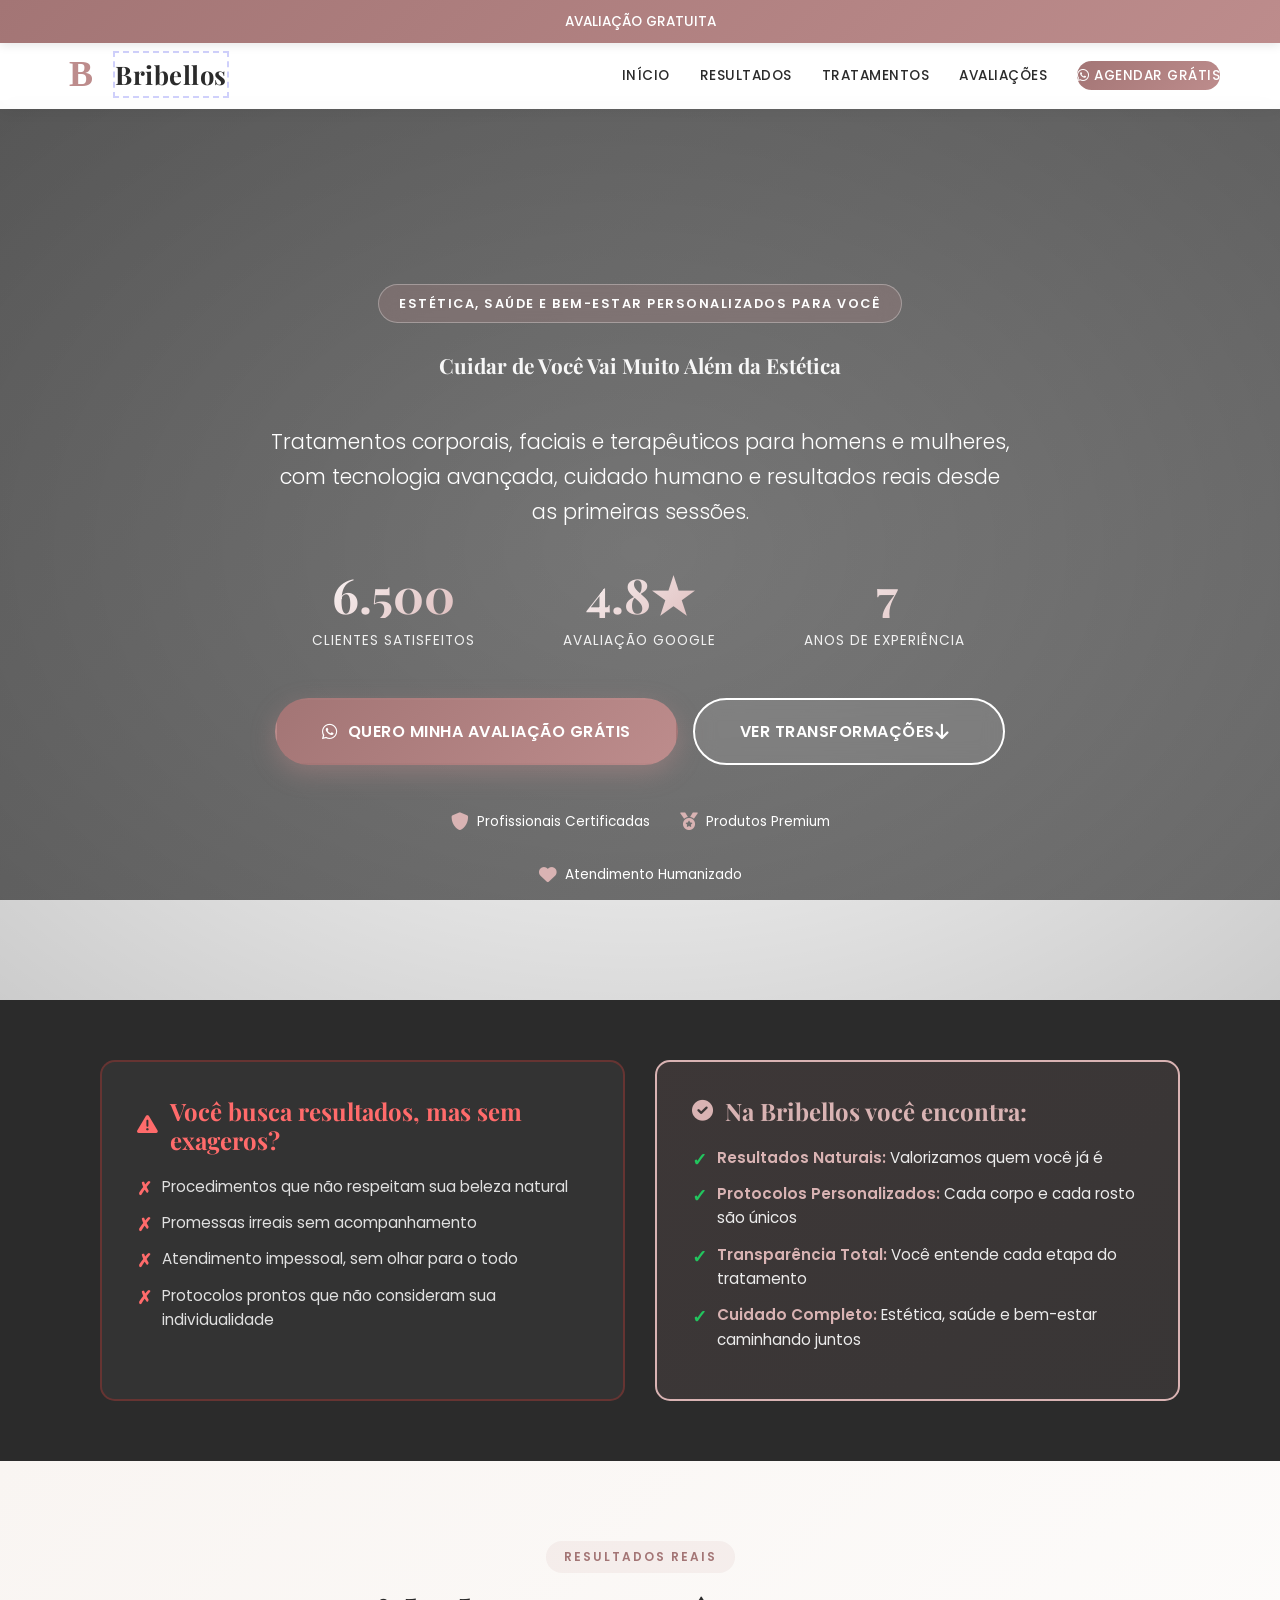
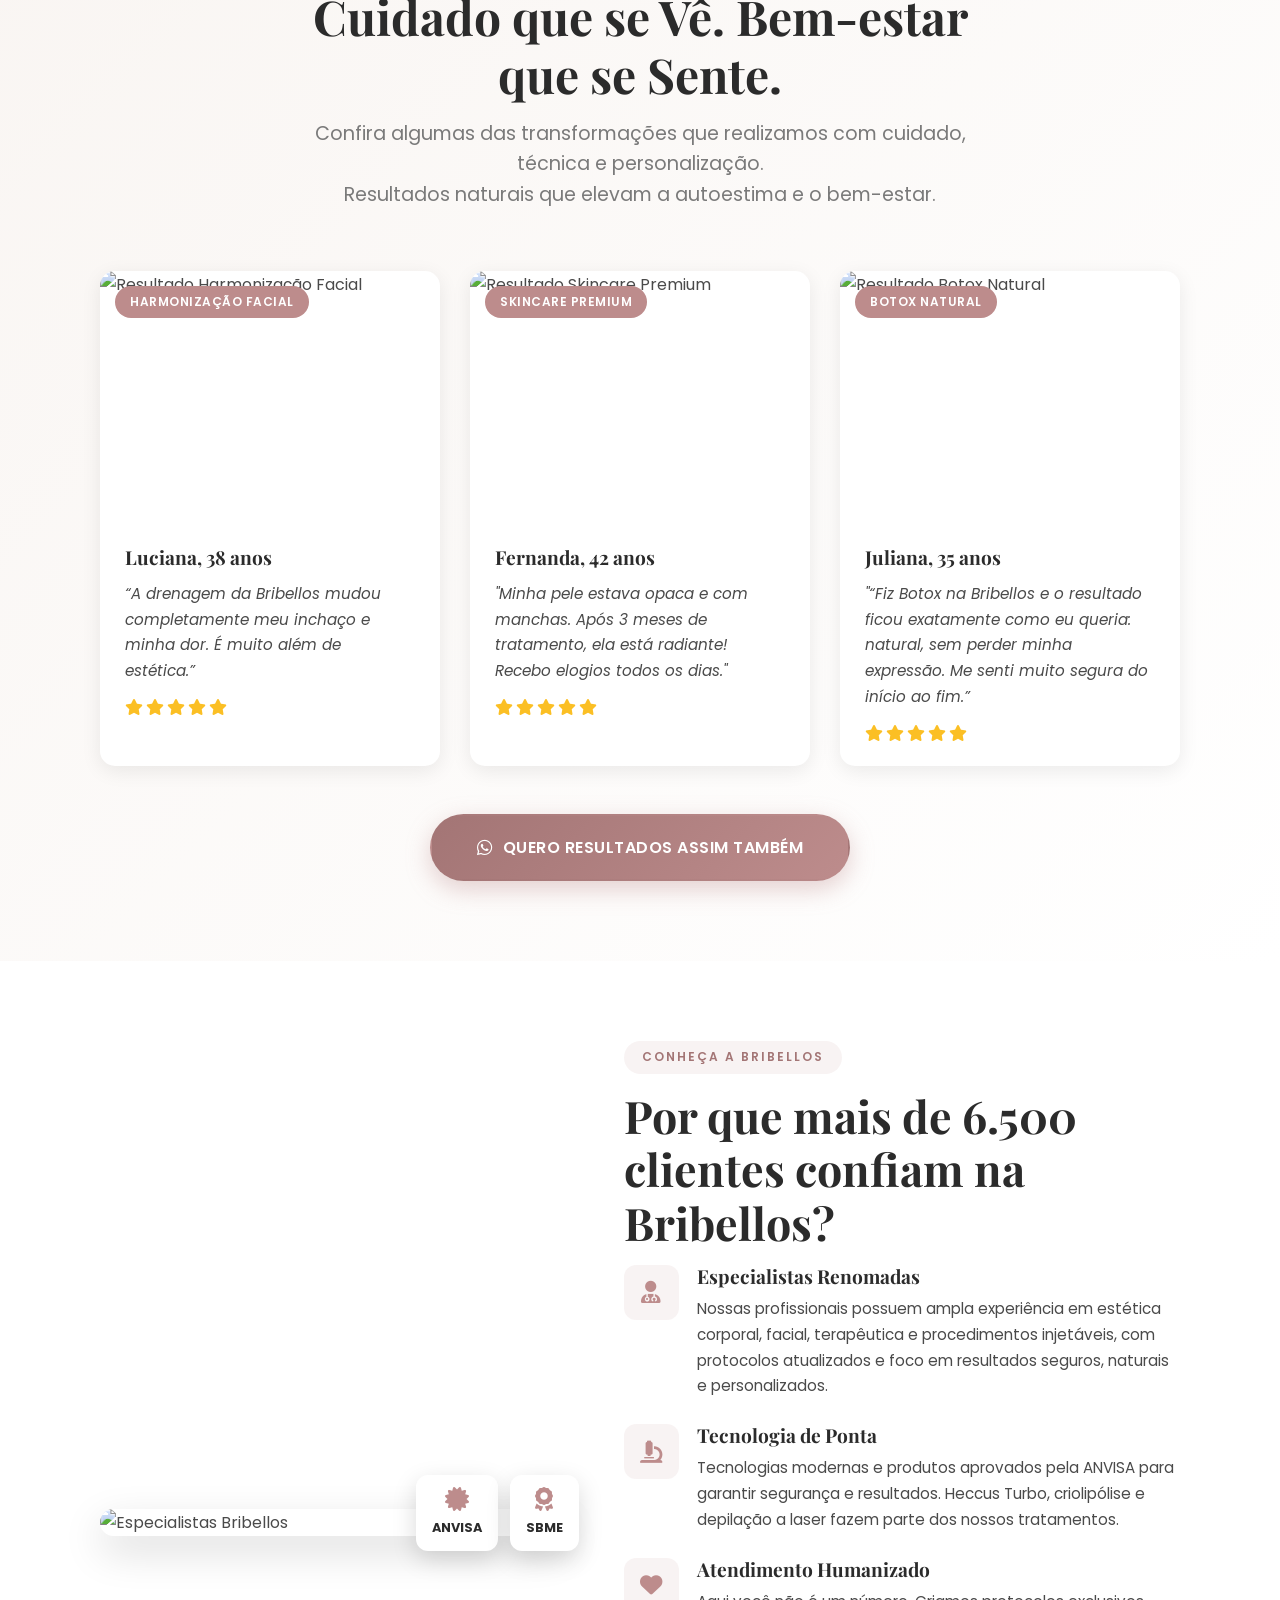
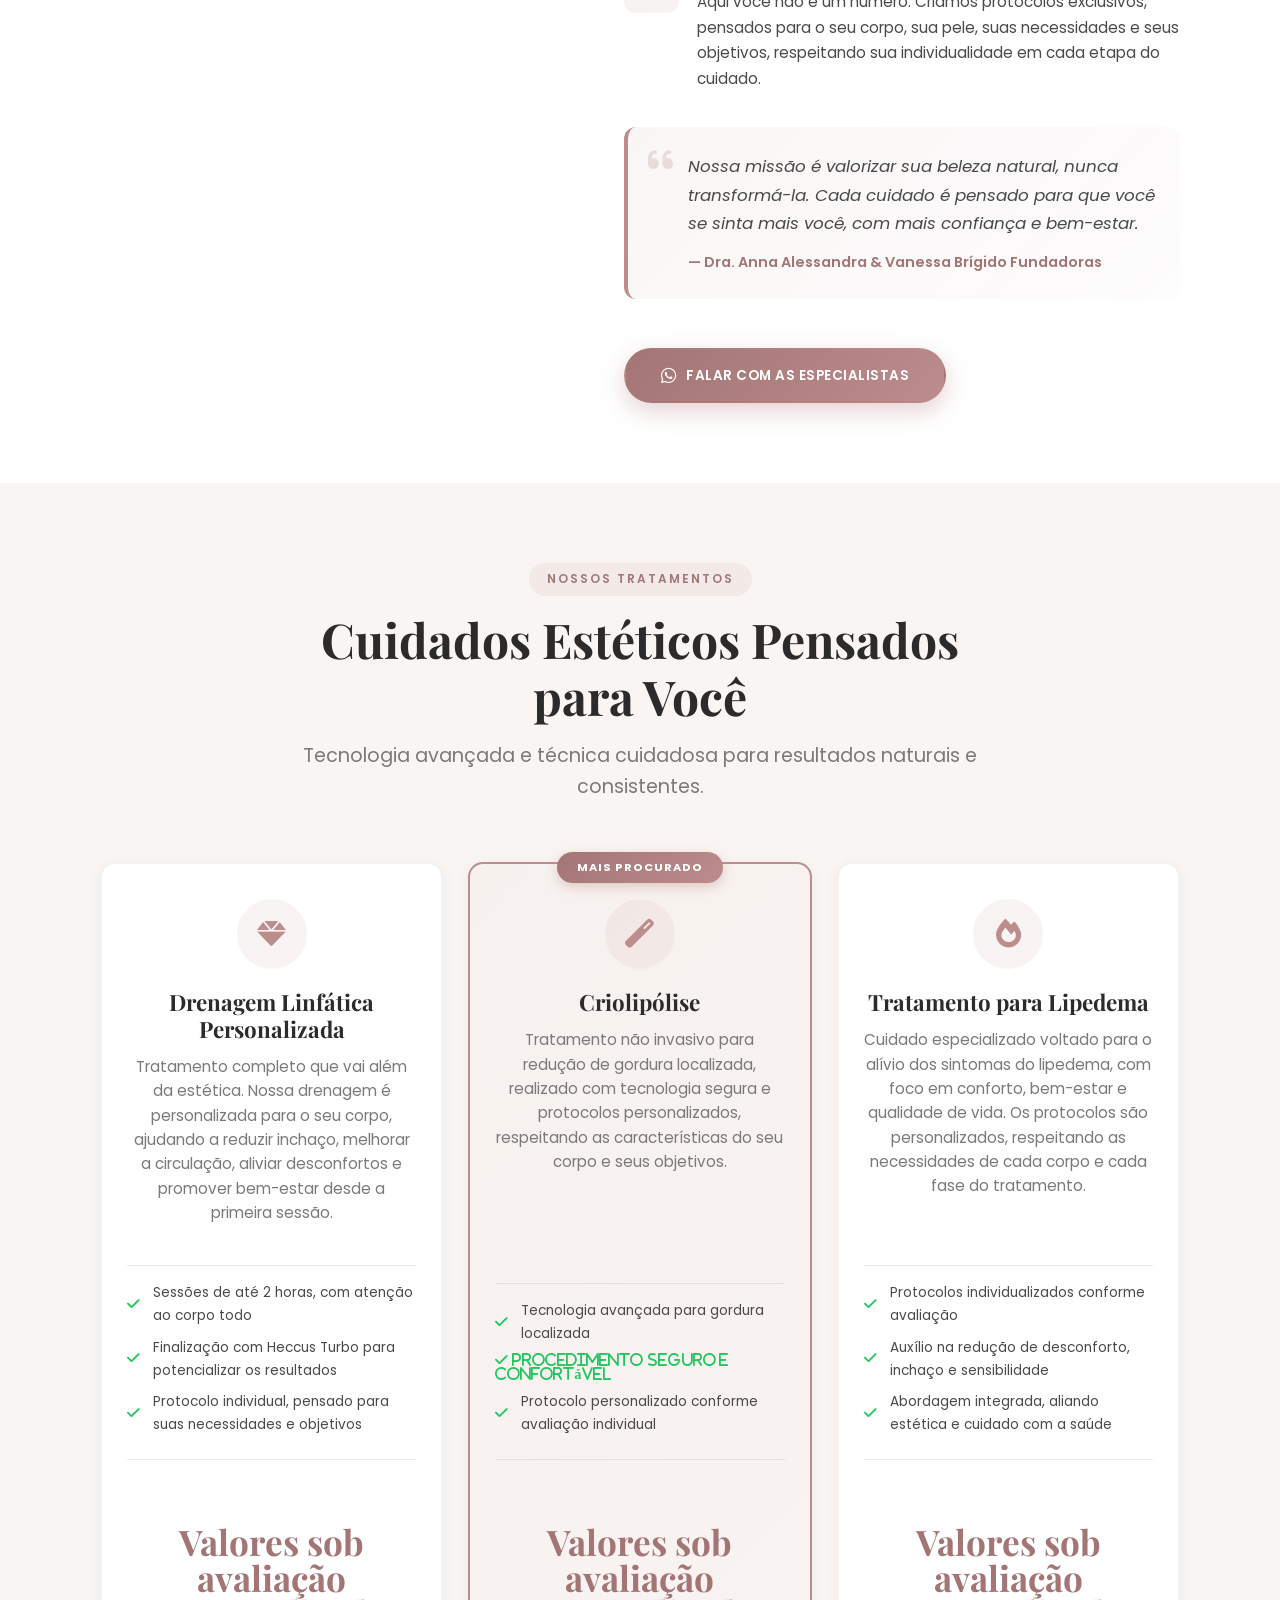
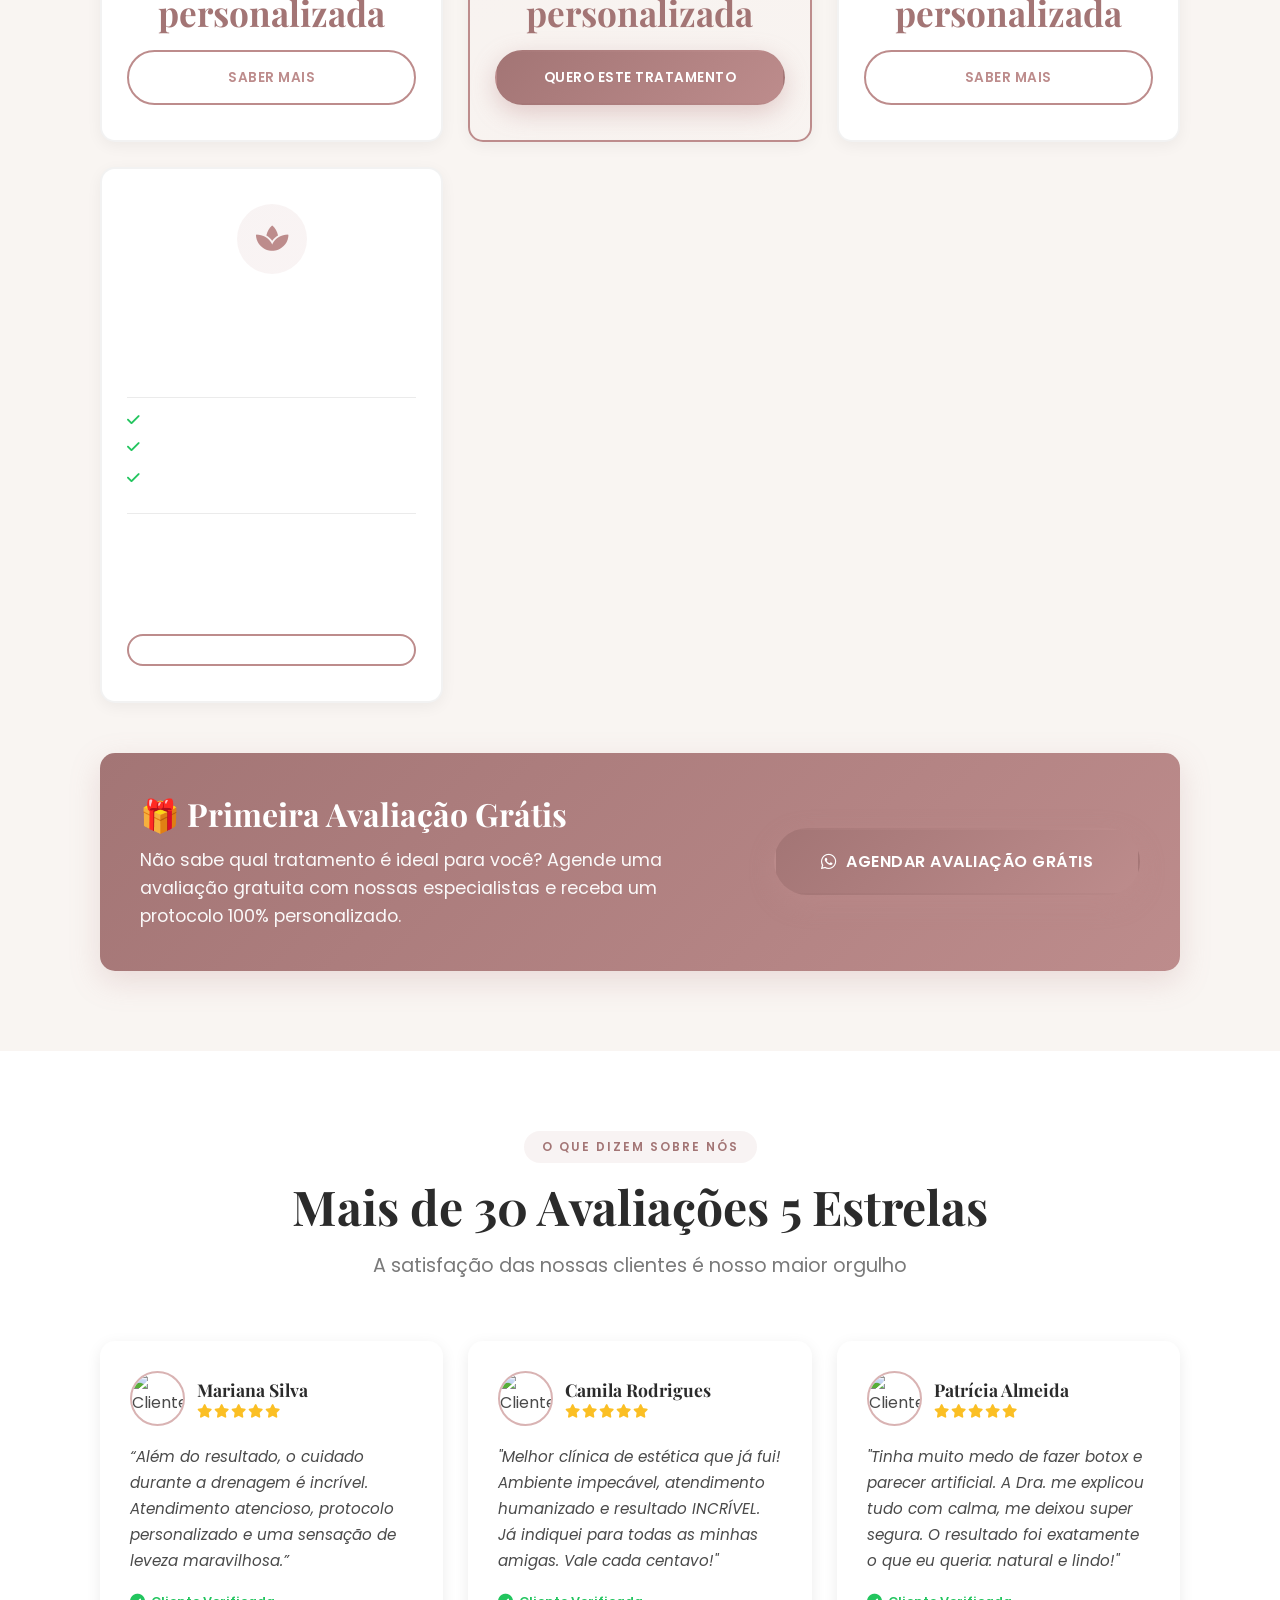
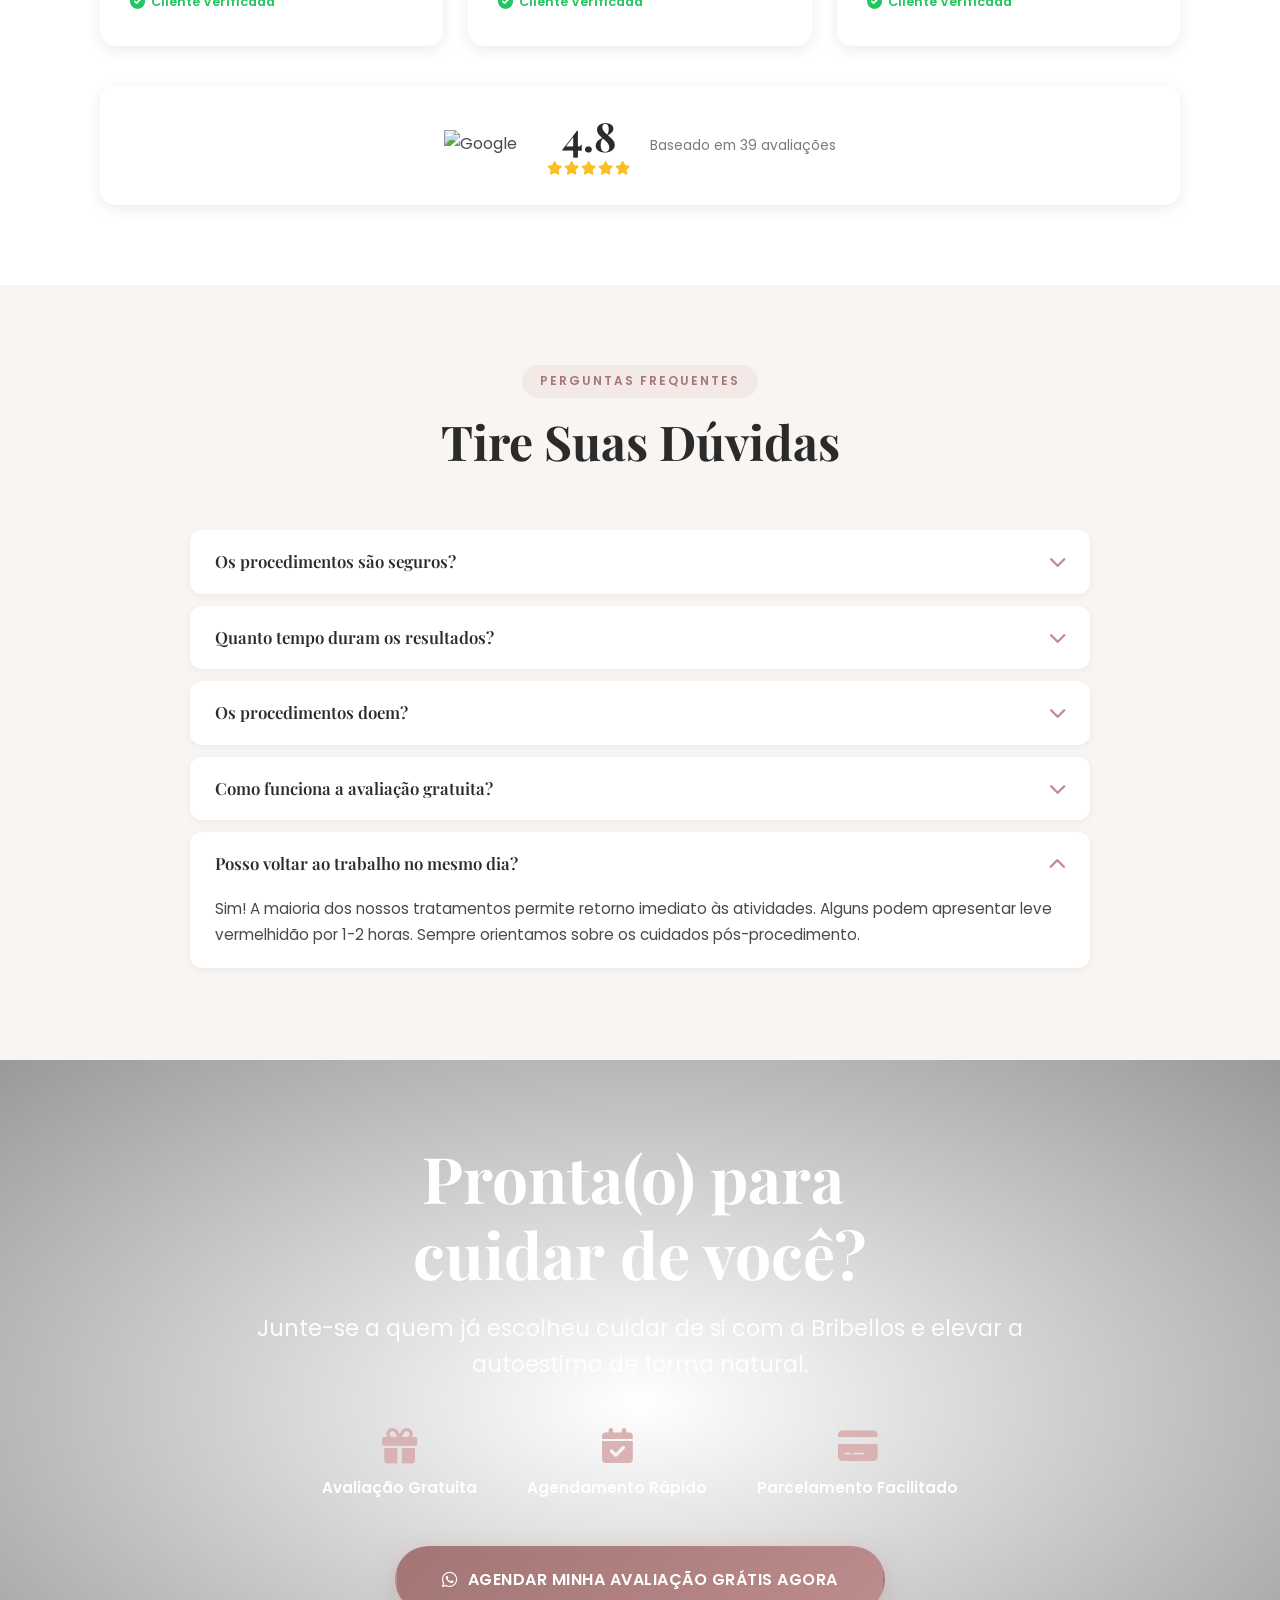
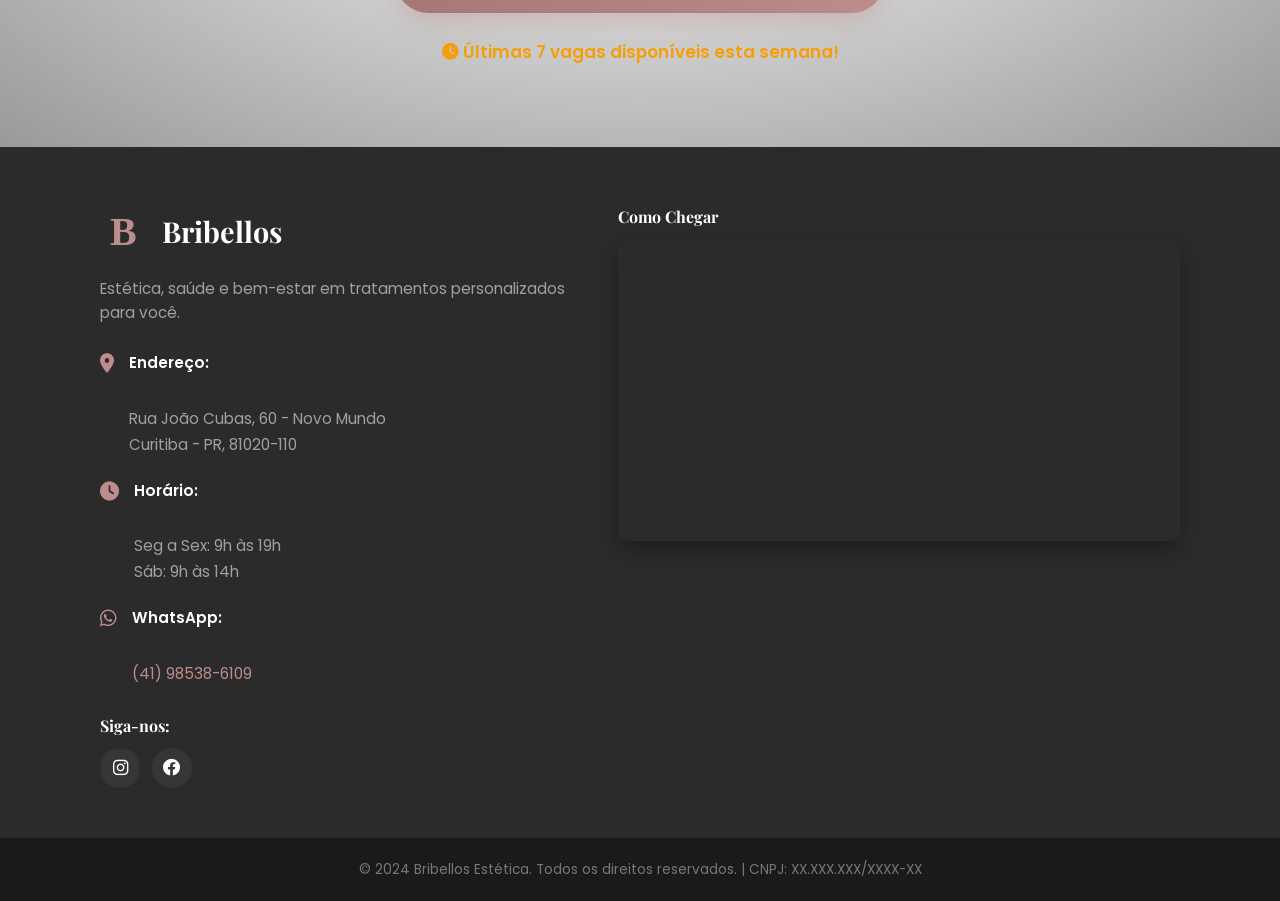
==== index.html @ 64f48148 "f" ====
<!DOCTYPE html>
<html lang="pt-br"><head>
    <meta charset="UTF-8">
    <meta name="viewport" content="width=device-width, initial-scale=1.0">
    <meta name="description" content="Bribellos Estética em Curitiba - Novo Mundo. Transforme sua beleza com especialistas renomadas. Agende sua avaliação gratuita agora!">
    <title>Bribellos Estética | Transforme Sua Beleza em Curitiba</title>
    
    <link rel="preconnect" href="https://fonts.googleapis.com">
    <link rel="preconnect" href="https://fonts.gstatic.com" crossorigin="">
    <link href="https://fonts.googleapis.com/css2?family=Playfair+Display:wght@400;600;700&amp;family=Poppins:wght@300;400;500;600;700&amp;display=swap" rel="stylesheet">
    
    <link rel="stylesheet" href="https://cdnjs.cloudflare.com/ajax/libs/font-awesome/6.0.0/css/all.min.css">
    
    <link rel="stylesheet" href="style.css">
    
</head>
<body style="visibility: visible;">

    <!-- Barra de Urgência -->
    <div class="urgency-bar">
        <div class="container">
            <p class="" style="">AVALIAÇÃO GRATUITA<div><br></div></p>
        </div>
    </div>

    <nav class="navbar" style="box-shadow: rgba(0, 0, 0, 0.12) 0px 4px 20px; padding: 8px 0px;">
        <div class="container nav-container">
            <a href="#" class="logo-link" style="">
                <svg class="logo-svg" viewBox="0 0 100 100" xmlns="http://www.w3.org/2000/svg">
                    <text x="20" y="75" font-family="'Brush Script MT', cursive" font-size="80" fill="#bd8c8c" font-weight="bold">B</text>
                </svg>
                <span class="brand-name editable-active" contenteditable="true" title="Clique para editar" style="outline: rgba(99, 102, 241, 0.3) dashed 2px; cursor: text;">Bribellos</span>
            </a>
            <ul class="nav-links">
                <li class="" style=""><a href="#home" class="" style="">Início</a></li>
                <li class="" style=""><a href="#resultados" class="" style="">Resultados</a></li>
                <li class="" style=""><a href="#servicos" class="" style="">Tratamentos</a></li>
                <li class="" style=""><a href="#depoimentos" class="" style="">Avaliações</a></li>
                <li class="" style=""><a href="#contato" class="btn-nav" style=""><i class="fab fa-whatsapp"></i> Agendar Grátis</a></li>
            </ul>
            <div class="hamburger">
                <div class="line"></div>
                <div class="line"></div>
                <div class="line"></div>
            </div>
        </div>
    </nav>

    <header id="home" class="hero" style="background-position-y: 394.5px;">
        <div class="hero-overlay"></div>
        <div class="container hero-content">
            <span class="badge fade-up active" style="">Estética, Saúde e Bem-Estar Personalizados para Você</span>
            <h1 class="fade-up delay-1 active" style=""><p data-start="1019" data-end="1064"><strong data-start="1019" data-end="1064">Cuidar de Você Vai Muito Além da Estética</strong></p>
<p data-start="1066" data-end="1138"></p></h1>
            <p class="fade-up delay-2 active" style="">Tratamentos corporais, faciais e terapêuticos para homens e mulheres, com tecnologia avançada, cuidado humano e resultados reais desde as primeiras sessões.</p>
            
            <div class="hero-stats fade-up delay-3 active">
                <div class="stat-item">
                    <span class="stat-number animated" style="">6.500</span>
                    <span class="stat-label" style="">Clientes SatisfeitOs</span>
                </div>
                <div class="stat-item">
                    <span class="stat-number animated" style="">4.8★</span>
                    <span class="stat-label" style="">Avaliação Google</span>
                </div>
                <div class="stat-item">
                    <span class="stat-number animated" style="">7</span>
                    <span class="stat-label" style="">Anos de ExpeRIêNCIA&nbsp;</span>
                </div>
            </div>

            <div class="hero-btns fade-up delay-4 active">
                <a href="https://wa.me/5541985386109?text=Olá! Quero agendar minha avaliação GRATUITA na Bribellos! 💎" target="_blank" class="btn btn-primary big-btn pulse" style="">
                    <i class="fab fa-whatsapp"></i> Quero Minha Avaliação Grátis
                </a>
                <a href="#resultados" class="btn btn-outline-light big-btn" style="">
                    Ver Transformações <i class="fas fa-arrow-down"></i>
                </a>
            </div>

            <div class="trust-indicators fade-up delay-5 active">
                <div class="trust-item">
                    <i class="fas fa-shield-alt"></i>
                    <span class="" style="">Profissionais Certificadas</span>
                </div>
                <div class="trust-item">
                    <i class="fas fa-medal"></i>
                    <span class="" style="">Produtos Premium</span>
                </div>
                <div class="trust-item">
                    <i class="fas fa-heart"></i>
                    <span class="" style="">Atendimento Humanizado</span>
                </div>
            </div>
        </div>
    </header>

    <!-- Seção Problema/Solução -->
    <section class="problem-solution">
        <div class="container">
            <div class="problem-box reveal-left active">
                <h3 class="" style=""><i class="fas fa-exclamation-triangle"></i><p data-start="1507" data-end="1561">Você busca resultados, mas sem exageros?</p>
<p data-start="1563" data-end="1582"></p></h3>
                <ul>
                    <li class="" style="">Procedimentos que não respeitam sua beleza natural</li>
                    <li class="" style="">Promessas irreais sem acompanhamento</li>
                    <li class="" style="">Atendimento impessoal, sem olhar para o todo</li>
                    <li class="" style="">Protocolos prontos que não consideram sua individualidade</li>
                </ul>
            </div>
            
            <div class="solution-box reveal-right active">
                <h3 class="" style=""><i class="fas fa-check-circle"></i> Na Bribellos você encontra:</h3>
                <ul>
                    <li class="" style=""><strong>Resultados Naturais:</strong> Valorizamos quem você já é</li>
                    <li class="" style=""><strong data-start="2041" data-end="2071">Protocolos Personalizados:</strong> Cada corpo e cada rosto são únicos</li>
                    <li class="" style=""><strong data-start="2112" data-end="2136">Transparência Total:</strong> Você entende cada etapa do tratamento</li>
                    <li class="" style=""><strong data-start="2180" data-end="2201">Cuidado Completo:</strong> Estética, saúde e bem-estar caminhando juntos</li>
                </ul>
            </div>
        </div>
    </section>

    <!-- Seção Antes/Depois (Resultados) -->
    <section id="resultados" class="section bg-gradient">
        <div class="container">
            <div class="section-header reveal-bottom active">
                <span class="section-badge" style="">Resultados Reais</span>
                <h2 class="section-title" style="">Cuidado que se Vê. Bem-estar que se Sente.</h2>
                <p class="" style="">Confira algumas das transformações que realizamos com cuidado, técnica e personalização.<br data-start="366" data-end="369">
Resultados naturais que elevam a autoestima e o bem-estar.</p>
            </div>

            <div class="results-grid">
                <div class="result-card reveal-bottom delay-1 active">
                    <div class="result-image">
                        <img src="https://images.unsplash.com/photo-1515377905703-c4788e51af15?w=600&amp;h=400&amp;fit=crop" alt="Resultado Harmonização Facial">
                        <span class="result-badge" style="">Harmonização Facial</span>
                    </div>
                    <div class="result-info">
                        <h4 class="" style="">Luciana, 38 anos</h4>
                        <p class="" style="">“A drenagem da Bribellos mudou completamente meu inchaço e minha dor. É muito além de estética.”</p>
                        <div class="result-rating">
                            <i class="fas fa-star"></i>
                            <i class="fas fa-star"></i>
                            <i class="fas fa-star"></i>
                            <i class="fas fa-star"></i>
                            <i class="fas fa-star"></i>
                        </div>
                    </div>
                </div>

                <div class="result-card reveal-bottom delay-2 active">
                    <div class="result-image">
                        <img src="https://images.unsplash.com/photo-1487412947147-5cebf100ffc2?w=600&amp;h=400&amp;fit=crop" alt="Resultado Skincare Premium">
                        <span class="result-badge" style="">Skincare Premium</span>
                    </div>
                    <div class="result-info">
                        <h4 class="" style="">Fernanda, 42 anos</h4>
                        <p class="" style="">"Minha pele estava opaca e com manchas. Após 3 meses de tratamento, ela está radiante! Recebo elogios todos os dias."</p>
                        <div class="result-rating">
                            <i class="fas fa-star"></i>
                            <i class="fas fa-star"></i>
                            <i class="fas fa-star"></i>
                            <i class="fas fa-star"></i>
                            <i class="fas fa-star"></i>
                        </div>
                    </div>
                </div>

                <div class="result-card reveal-bottom delay-3 active">
                    <div class="result-image">
                        <img src="https://images.unsplash.com/photo-1524502397800-2eeaad7c3fe5?w=600&amp;h=400&amp;fit=crop" alt="Resultado Botox Natural">
                        <span class="result-badge" style="">Botox Natural</span>
                    </div>
                    <div class="result-info">
                        <h4 class="" style="">Juliana, 35 anos</h4>
                        <p class="" style="">"“Fiz Botox na Bribellos e o resultado ficou exatamente como eu queria: natural, sem perder minha expressão. Me senti muito segura do início ao fim.”</p>
                        <div class="result-rating">
                            <i class="fas fa-star"></i>
                            <i class="fas fa-star"></i>
                            <i class="fas fa-star"></i>
                            <i class="fas fa-star"></i>
                            <i class="fas fa-star"></i>
                        </div>
                    </div>
                </div>
            </div>

            <div class="text-center mt-5 reveal-bottom active">
                <a href="https://wa.me/5541985386109?text=Quero ver mais resultados e agendar minha avaliação!" class="btn btn-primary big-btn" style="">
                    <i class="fab fa-whatsapp"></i> Quero Resultados Assim Também
                </a>
            </div>
        </div>
    </section>

    <!-- Seção Sobre (Autoridade) -->
    <section id="sobre" class="section">
        <div class="container about-grid">
            <div class="about-img reveal-left active">
                <img src="https://images.unsplash.com/photo-1559839734-2b71ea197ec2?w=800&amp;h=1000&amp;fit=crop" alt="Especialistas Bribellos">
                <div class="certification-badges">
                    <div class="cert-badge">
                        <i class="fas fa-certificate"></i>
                        <span class="" style="">ANVISA</span>
                    </div>
                    <div class="cert-badge">
                        <i class="fas fa-award"></i>
                        <span class="" style="">SBME</span>
                    </div>
                </div>
            </div>
            <div class="about-text reveal-right active">
                <span class="section-badge" style="">Conheça a Bribellos</span>
                <h2 class="section-title" style="">Por que mais de 6.500 clientes confiam na Bribellos?</h2>
                
                <div class="value-prop">
                    <div class="value-icon">
                        <i class="fas fa-user-md"></i>
                    </div>
                    <div class="value-content">
                        <h4 class="" style="">Especialistas Renomadas</h4>
                        <p class="" style="">Nossas profissionais possuem ampla experiência em estética corporal, facial, terapêutica e procedimentos injetáveis, com protocolos atualizados e foco em resultados seguros, naturais e personalizados.</p>
                    </div>
                </div>

                <div class="value-prop">
                    <div class="value-icon">
                        <i class="fas fa-microscope"></i>
                    </div>
                    <div class="value-content">
                        <h4 class="" style="">Tecnologia de Ponta</h4>
                        <p class="" style="">Tecnologias modernas e produtos aprovados pela ANVISA para garantir segurança e resultados. Heccus Turbo, criolipólise e depilação a laser fazem parte dos nossos tratamentos.</p>
                    </div>
                </div>

                <div class="value-prop">
                    <div class="value-icon">
                        <i class="fas fa-heart"></i>
                    </div>
                    <div class="value-content">
                        <h4 class="" style="">Atendimento Humanizado</h4>
                        <p class="" style="">Aqui você não é um número. Criamos protocolos exclusivos, pensados para o seu corpo, sua pele, suas necessidades e seus objetivos, respeitando sua individualidade em cada etapa do cuidado.</p>
                    </div>
                </div>

                <div class="highlight-box">
                    <i class="fas fa-quote-left"></i>
                    <p class="" style="">Nossa missão é valorizar sua beleza natural, nunca transformá-la. Cada cuidado é pensado para que você se sinta mais você, com mais confiança e bem-estar.</p>
                    <span class="author" style="">— Dra. Anna Alessandra &amp; Vanessa Brígido Fundadoras</span>
                </div>

                <a href="https://wa.me/5541985386109?text=Quero conhecer as especialistas da Bribellos!" class="btn btn-primary mt-4" style="">
                    <i class="fab fa-whatsapp"></i> Falar com as Especialistas
                </a>
            </div>
        </div>
    </section>

    <!-- Seção Serviços -->
    <section id="servicos" class="section bg-light">
        <div class="container">
            <div class="section-header reveal-bottom active">
                <span class="section-badge" style="">Nossos Tratamentos</span>
                <h2 class="section-title" style="">Cuidados Estéticos Pensados para Você</h2>
                <p class="" style=""><p data-start="171" data-end="251">Tecnologia avançada e técnica cuidadosa para resultados naturais e consistentes.</p>
<h3 data-start="253" data-end="281"></h3></p>
            </div>

            <div class="services-grid">
                <div class="service-card reveal-bottom delay-1 active">
                    <div class="service-icon">
                        <i class="fas fa-gem"></i>
                    </div>
                    <h3 class="" style=""><strong data-start="242" data-end="278">Drenagem Linfática Personalizada</strong></h3>
                    <p class="" style="">Tratamento completo que vai além da estética. Nossa drenagem é personalizada para o seu corpo, ajudando a reduzir inchaço, melhorar a circulação, aliviar desconfortos e promover bem-estar desde a primeira sessão.</p>
                    <ul class="service-benefits">
                        <li class="" style=""><i class="fas fa-check"></i>Sessões de até 2 horas, com atenção ao corpo todo</li>
                        <li class="" style=""><i class="fas fa-check"></i>Finalização com Heccus Turbo para potencializar os resultados</li>
                        <li class="" style=""><i class="fas fa-check"></i> Protocolo individual, pensado para suas necessidades e objetivos</li>
                    </ul>
                    <div class="service-price">
                        <span class="from" style=""><br></span>
                        <span class="price" style=""><blockquote data-start="3926" data-end="3967"><p data-start="3928" data-end="3967"><strong data-start="3928" data-end="3967">Valores sob avaliação personalizada</strong></p>
</blockquote>
<p data-start="3969" data-end="3972"></p></span>
                    </div>
                    <a href="https://wa.me/5541985386109?text=Quero saber mais sobre Harmonização Facial!" class="btn btn-outline-primary" style="">
                        Saber Mais
                    </a>
                </div>

                <div class="service-card featured reveal-bottom delay-2 active">
                    <div class="popular-badge" style="">Mais Procurado</div>
                    <div class="service-icon">
                        <i class="fas fa-magic"></i>
                    </div>
                    <h3 class="" style="">Criolipólise</h3>
                    <p class="" style="">Tratamento não invasivo para redução de gordura localizada, realizado com tecnologia segura e protocolos personalizados, respeitando as características do seu corpo e seus objetivos.</p>
                    <ul class="service-benefits">
                        <li class="" style=""><i class="fas fa-check"></i> Tecnologia avançada para gordura localizada</li>
                        <li class="" style=""><i class="fas fa-check">&nbsp;Procedimento seguro e confortável</i></li>
                        <li class="" style=""><i class="fas fa-check"></i> Protocolo personalizado conforme avaliação individual</li>
                    </ul>
                    <div class="service-price">
                        <span class="from" style=""><br></span>
                        <span class="price" style=""><blockquote data-start="3926" data-end="3967"><p data-start="3928" data-end="3967"><strong data-start="3928" data-end="3967">Valores sob avaliação personalizada</strong></p>
</blockquote>
<p data-start="3969" data-end="3972"></p></span>
                    </div>
                    <a href="https://wa.me/5541985386109?text=Quero fazer Botox na Bribellos!" class="btn btn-primary" style="">
                        Quero Este Tratamento
                    </a>
                </div>

                <div class="service-card reveal-bottom delay-3 active">
                    <div class="service-icon">
                        <i class="fas fa-fire"></i>
                    </div>
                    <h3 class="" style="">Tratamento para Lipedema</h3>
                    <p class="" style="">Cuidado especializado voltado para o alívio dos sintomas do lipedema, com foco em conforto, bem-estar e qualidade de vida. Os protocolos são personalizados, respeitando as necessidades de cada corpo e cada fase do tratamento.</p>
                    <ul class="service-benefits">
                        <li class="" style=""><i class="fas fa-check"></i> Protocolos individualizados conforme avaliação</li>
                        <li class="" style=""><i class="fas fa-check"></i> Auxílio na redução de desconforto, inchaço e sensibilidade</li>
                        <li class="" style=""><i class="fas fa-check"></i> Abordagem integrada, aliando estética e cuidado com a saúde</li>
                    </ul>
                    <div class="service-price">
                        <span class="from" style=""><br></span>
                        <span class="price" style=""><blockquote data-start="3926" data-end="3967"><p data-start="3928" data-end="3967"><strong data-start="3928" data-end="3967">Valores sob avaliação personalizada</strong></p>
</blockquote>
<p data-start="3969" data-end="3972"></p></span>
                    </div>
                    <a href="https://wa.me/5541985386109?text=Quero conhecer os Bioestimuladores!" class="btn btn-outline-primary" style="">
                        Saber Mais
                    </a>
                </div>

                <div class="service-card reveal-bottom delay-4 active">
                    <div class="service-icon">
                        <i class="fas fa-spa"></i>
                    </div>
                    <h3 class="" style=""><br></h3>
                    <p class="" style=""><br></p>
                    <ul class="service-benefits">
                        <li class="" style=""><i class="fas fa-check"><br></i></li>
                        <li class="" style=""><i class="fas fa-check"></i><br></li>
                        <li class="" style=""><i class="fas fa-check"></i><br></li>
                    </ul>
                    <div class="service-price">
                        <span class="from" style=""><br></span>
                        <span class="price" style=""><br></span>
                    </div>
                    <a href="https://wa.me/5541985386109?text=Quero um Skincare na Bribellos!" class="btn btn-outline-primary" style=""></a>
                </div>
            </div>

            <div class="cta-box reveal-bottom active">
                <div class="cta-content">
                    <h3 class="" style="">🎁 Primeira Avaliação Grátis&nbsp;</h3>
                    <p class="" style="">Não sabe qual tratamento é ideal para você? Agende uma avaliação gratuita com nossas especialistas e receba um protocolo 100% personalizado.</p>
                </div>
                <a href="https://wa.me/5541985386109?text=Quero minha avaliação GRATUITA!" class="btn btn-primary big-btn pulse" style="">
                    <i class="fab fa-whatsapp"></i> Agendar Avaliação Grátis
                </a>
            </div>
        </div>
    </section>

    <!-- Seção Depoimentos -->
    <section id="depoimentos" class="section">
        <div class="container">
            <div class="section-header reveal-bottom active">
                <span class="section-badge" style="">O Que Dizem Sobre Nós</span>
                <h2 class="section-title" style="">Mais de 30 Avaliações 5 Estrelas</h2>
                <p class="" style="">A satisfação das nossas clientes é nosso maior orgulho</p>
            </div>

            <div class="testimonials-grid">
                <div class="testimonial-card reveal-bottom delay-1 active">
                    <div class="testimonial-header">
                        <img src="https://i.pravatar.cc/150?img=1" alt="Cliente">
                        <div>
                            <h4 class="" style="">Mariana Silva</h4>
                            <div class="stars">
                                <i class="fas fa-star"></i>
                                <i class="fas fa-star"></i>
                                <i class="fas fa-star"></i>
                                <i class="fas fa-star"></i>
                                <i class="fas fa-star"></i>
                            </div>
                        </div>
                    </div>
                    <p class="" style="">“Além do resultado, o cuidado durante a drenagem é incrível. Atendimento atencioso, protocolo personalizado e uma sensação de leveza maravilhosa.”</p>
                    <span class="verified" style=""><i class="fas fa-check-circle"></i> Cliente Verificada</span>
                </div>

                <div class="testimonial-card reveal-bottom delay-2 active">
                    <div class="testimonial-header">
                        <img src="https://i.pravatar.cc/150?img=5" alt="Cliente">
                        <div>
                            <h4 class="" style="">Camila Rodrigues</h4>
                            <div class="stars">
                                <i class="fas fa-star"></i>
                                <i class="fas fa-star"></i>
                                <i class="fas fa-star"></i>
                                <i class="fas fa-star"></i>
                                <i class="fas fa-star"></i>
                            </div>
                        </div>
                    </div>
                    <p class="" style="">"Melhor clínica de estética que já fui! Ambiente impecável, atendimento humanizado e resultado INCRÍVEL. Já indiquei para todas as minhas amigas. Vale cada centavo!"</p>
                    <span class="verified" style=""><i class="fas fa-check-circle"></i> Cliente Verificada</span>
                </div>

                <div class="testimonial-card reveal-bottom delay-3 active">
                    <div class="testimonial-header">
                        <img src="https://i.pravatar.cc/150?img=9" alt="Cliente">
                        <div>
                            <h4 class="" style="">Patrícia Almeida</h4>
                            <div class="stars">
                                <i class="fas fa-star"></i>
                                <i class="fas fa-star"></i>
                                <i class="fas fa-star"></i>
                                <i class="fas fa-star"></i>
                                <i class="fas fa-star"></i>
                            </div>
                        </div>
                    </div>
                    <p class="" style="">"Tinha muito medo de fazer botox e parecer artificial. A Dra. me explicou tudo com calma, me deixou super segura. O resultado foi exatamente o que eu queria: natural e lindo!"</p>
                    <span class="verified" style=""><i class="fas fa-check-circle"></i> Cliente Verificada</span>
                </div>
            </div>

            <div class="google-review reveal-bottom active">
                <img src="https://upload.wikimedia.org/wikipedia/commons/2/2f/Google_2015_logo.svg" alt="Google" style="height: 30px;">
                <div class="google-stats">
                    <div class="google-rating">
                        <span class="rating-number" style="">4.8</span>
                        <div class="stars">
                            <i class="fas fa-star"></i>
                            <i class="fas fa-star"></i>
                            <i class="fas fa-star"></i>
                            <i class="fas fa-star"></i>
                            <i class="fas fa-star"></i>
                        </div>
                    </div>
                    <span class="review-count" style="">Baseado em 39 avaliações</span>
                </div>
            </div>
        </div>
    </section>

    <!-- Seção FAQ -->
    <section class="section bg-light">
        <div class="container">
            <div class="section-header reveal-bottom active">
                <span class="section-badge" style="">Perguntas Frequentes</span>
                <h2 class="section-title" style="">Tire Suas Dúvidas</h2>
            </div>

            <div class="faq-container reveal-bottom active">
                <div class="faq-item">
                    <div class="faq-question">
                        <h4 class="" style="">Os procedimentos são seguros?</h4>
                        <i class="fas fa-chevron-down"></i>
                    </div>
                    <div class="faq-answer">
                        <p class="" style="">Sim! Todos os nossos procedimentos são realizados por profissionais certificadas com mais de 7 anos de experiência. Utilizamos apenas produtos aprovados pela ANVISA e seguimos rigorosos protocolos de segurança e higiene.</p>
                    </div>
                </div>

                <div class="faq-item">
                    <div class="faq-question">
                        <h4 class="" style="">Quanto tempo duram os resultados?</h4>
                        <i class="fas fa-chevron-down"></i>
                    </div>
                    <div class="faq-answer">
                        <p class="" style="">Depende do tratamento: Botox dura 4-6 meses, preenchimentos 12-18 meses, e bioestimuladores até 2 anos. Na avaliação gratuita, explicamos tudo em detalhes.</p>
                    </div>
                </div>

                <div class="faq-item">
                    <div class="faq-question">
                        <h4 class="" style="">Os procedimentos doem?</h4>
                        <i class="fas fa-chevron-down"></i>
                    </div>
                    <div class="faq-answer">
                        <p class="" style="">Utilizamos anestésicos tópicos e técnicas minimamente invasivas para garantir seu conforto. A maioria das nossas clientes relata desconforto mínimo durante os procedimentos.</p>
                    </div>
                </div>

                <div class="faq-item">
                    <div class="faq-question">
                        <h4 class="" style="">Como funciona a avaliação gratuita?</h4>
                        <i class="fas fa-chevron-down"></i>
                    </div>
                    <div class="faq-answer">
                        <p class="" style="">É uma consulta de 30-40 minutos onde analisamos seu rosto/pele, entendemos seus objetivos e criamos um protocolo personalizado. Você sai com um plano de tratamento claro e transparente, sem compromisso.</p>
                    </div>
                </div>

                <div class="faq-item active">
                    <div class="faq-question">
                        <h4 class="" style="">Posso voltar ao trabalho no mesmo dia?</h4>
                        <i class="fas fa-chevron-down"></i>
                    </div>
                    <div class="faq-answer">
                        <p class="" style="">Sim! A maioria dos nossos tratamentos permite retorno imediato às atividades. Alguns podem apresentar leve vermelhidão por 1-2 horas. Sempre orientamos sobre os cuidados pós-procedimento.</p>
                    </div>
                </div>
            </div>
        </div>
    </section>

    <!-- CTA Final -->
    <section class="final-cta">
        <div class="overlay"></div>
        <div class="container cta-final-content reveal-bottom active">
            <h2 class="" style="">Pronta(o) para&nbsp;<div>cuidar&nbsp;<span style="font-size: clamp(2.5rem, 5vw, 4rem); background-color: initial;">de você?</span></div></h2>
            <p class="cta-subtitle" style="">Junte-se a quem já escolheu cuidar de si com a Bribellos e elevar a autoestima de forma natural.</p>
            
            <div class="cta-benefits">
                <div class="cta-benefit">
                    <i class="fas fa-gift"></i>
                    <span class="" style="">Avaliação Gratuita</span>
                </div>
                <div class="cta-benefit">
                    <i class="fas fa-calendar-check"></i>
                    <span class="" style="">Agendamento Rápido</span>
                </div>
                <div class="cta-benefit">
                    <i class="fas fa-credit-card"></i>
                    <span class="" style="">Parcelamento Facilitado</span>
                </div>
            </div>

            <a href="https://wa.me/5541985386109?text=Olá! Quero transformar minha beleza com a Bribellos! 💎" class="btn btn-primary big-btn pulse" style="">
                <i class="fab fa-whatsapp"></i> Agendar Minha Avaliação Grátis Agora
            </a>

            <p class="cta-urgency" style=""><i class="fas fa-clock"></i> Últimas 7 vagas disponíveis esta semana!</p>
        </div>
    </section>

    <!-- Footer -->
    <footer id="contato">
        <div class="container footer-grid">
            <div class="footer-info reveal-left active">
                <div class="footer-logo-container">
                    <svg class="footer-logo-svg" viewBox="0 0 100 100" xmlns="http://www.w3.org/2000/svg">
                        <text x="20" y="75" font-family="'Brush Script MT', cursive" font-size="80" fill="#bd8c8c" font-weight="bold">B</text>
                    </svg>
                    <h3 class="" style="">Bribellos</h3>
                </div>
                
                <p class="footer-description" style="">Estética, saúde e bem-estar em tratamentos personalizados para você.</p>
                
                <div class="contact-item">
                    <i class="fas fa-map-marker-alt"></i>
                    <div class="" style="">
                        <strong>Endereço:</strong><br>
                        Rua João Cubas, 60 - Novo Mundo<br>
                        Curitiba - PR, 81020-110
                    </div>
                </div>

                <div class="contact-item">
                    <i class="fas fa-clock"></i>
                    <div class="" style="">
                        <strong>Horário:</strong><br>
                        Seg a Sex: 9h às 19h<br>
                        Sáb: 9h às 14h
                    </div>
                </div>
                
                <div class="contact-item">
                    <i class="fab fa-whatsapp"></i>
                     <div class="" style="">
                        <strong>WhatsApp:</strong><br>
                        <a href="https://wa.me/5541985386109" style="color: var(--primary);" class="">(41) 98538-6109</a>
                    </div>
                </div>
                
                <div class="social-links">
                    <h4 class="" style="">Siga-nos:</h4>
                    <a href="https://www.instagram.com/bribellos/?hl=en" target="_blank" aria-label="Instagram" class="" style=""><i class="fab fa-instagram"></i></a>
                    <a href="https://www.facebook.com/bribellos" target="_blank" aria-label="Facebook" class="" style=""><i class="fab fa-facebook"></i></a>
                </div>
            </div>
            
            <div class="footer-map reveal-right active">
                <h4 style="color: white; margin-bottom: 15px;" class="">Como Chegar</h4>
                <iframe src="https://www.google.com/maps/embed?pb=!1m18!1m12!1m3!1d3601.3679432517657!2d-49.29398792367958!3d-25.49319803538724!2m3!1f0!2f0!3f0!3m2!1i1024!2i768!4f13.1!3m3!1m2!1s0x94dce3331a573103%3A0x6610076281964387!2sR.%20Jo%C3%A3o%20Cubas%2C%2060%20-%20Novo%20Mundo%2C%20Curitiba%20-%20PR%2C%2081020-110!5e0!3m2!1spt-BR!2sbr!4v1708300000000!5m2!1spt-BR!2sbr" width="100%" height="300" style="border:0; border-radius: 10px;" allowfullscreen="" loading="lazy" referrerpolicy="no-referrer-when-downgrade"></iframe>
            </div>
        </div>
        <div class="copyright">
            <div class="container">
                <p class="" style="">© 2024 Bribellos Estética. Todos os direitos reservados. | CNPJ: XX.XXX.XXX/XXXX-XX</p>
            </div>
        </div>
    </footer>

    <!-- WhatsApp Float -->
    <a href="https://wa.me/5541985386109?text=Olá! Vim pelo site e gostaria de informações sobre os tratamentos." class="whatsapp-float" target="_blank" aria-label="Chamar no WhatsApp" style="transition: opacity 0.3s, visibility 0.3s; opacity: 1; visibility: visible;">
        <i class="fab fa-whatsapp"></i>
    </a>

    <script src="script.js"></script>
    


</body></html>
---- style.css ----
/* --- Variáveis e Reset --- */
:root {
    --primary: #bd8c8c;
    --primary-light: #d9b3b3;
    --primary-dark: #a37575;
    --secondary: #f9f5f2;
    --text: #4a4a4a;
    --text-light: #7a7a7a;
    --black: #2b2b2b;
    --white: #ffffff;
    --success: #22c55e;
    --warning: #f59e0b;
    --font-heading: 'Playfair Display', serif;
    --font-body: 'Poppins', sans-serif;
    --transition: all 0.3s ease;
    --shadow: 0 10px 30px rgba(189, 140, 140, 0.15);
    --shadow-strong: 0 20px 60px rgba(189, 140, 140, 0.25);
}

* {
    margin: 0;
    padding: 0;
    box-sizing: border-box;
}

html {
    scroll-behavior: smooth;
    font-size: 16px;
}

body {
    font-family: var(--font-body);
    color: var(--text);
    line-height: 1.7;
    background-color: var(--white);
    overflow-x: hidden;
    padding-top: 100px;
}

h1, h2, h3, h4 {
    font-family: var(--font-heading);
    color: var(--black);
    font-weight: 700;
    line-height: 1.2;
}

h1 { font-size: clamp(2rem, 5vw, 4rem); }
h2 { font-size: clamp(1.8rem, 4vw, 3rem); }
h3 { font-size: clamp(1.3rem, 3vw, 1.8rem); }
h4 { font-size: clamp(1.1rem, 2.5vw, 1.4rem); }

a {
    text-decoration: none;
    color: inherit;
    transition: var(--transition);
}

ul {
    list-style: none;
}

img {
    max-width: 100%;
    height: auto;
    display: block;
}

.container {
    max-width: 1200px;
    margin: 0 auto;
    padding: 0 20px;
}

@media (min-width: 768px) {
    .container {
        padding: 0 40px;
    }
}

@media (min-width: 1024px) {
    .container {
        padding: 0 60px;
    }
}

/* --- Barra de Urgência --- */
.urgency-bar {
    background: linear-gradient(135deg, #a37575 0%, #bd8c8c 100%);
    color: var(--white);
    padding: 10px 0;
    text-align: center;
    font-size: 0.85rem;
    font-weight: 500;
    position: fixed;
    top: 0;
    left: 0;
    right: 0;
    z-index: 1002;
    box-shadow: 0 2px 10px rgba(0,0,0,0.1);
}

.urgency-bar .container {
    display: flex;
    justify-content: center;
    align-items: center;
}

.urgency-bar p {
    margin: 0;
    display: flex;
    align-items: center;
    gap: 8px;
}

.urgency-bar i {
    animation: pulse 2s infinite;
}

.urgency-bar strong {
    font-weight: 700;
}

@media (max-width: 768px) {
    .urgency-bar {
        font-size: 0.75rem;
        padding: 8px 10px;
    }
    
    .urgency-bar strong {
        display: block;
    }
}

/* --- Botões --- */
.btn {
    display: inline-flex;
    align-items: center;
    justify-content: center;
    padding: 14px 35px;
    border-radius: 50px;
    font-weight: 600;
    text-transform: uppercase;
    font-size: 0.85rem;
    letter-spacing: 0.5px;
    transition: var(--transition);
    cursor: pointer;
    border: 2px solid transparent;
    position: relative;
    overflow: hidden;
}

.btn i {
    margin-right: 10px;
    font-size: 1.1rem;
}

.btn-primary {
    background: linear-gradient(135deg, var(--primary-dark) 0%, var(--primary) 100%);
    color: var(--white);
    box-shadow: 0 8px 25px rgba(189, 140, 140, 0.4);
}

.btn-primary:hover {
    transform: translateY(-3px);
    box-shadow: 0 12px 35px rgba(189, 140, 140, 0.5);
}

.btn-outline-light {
    border-color: var(--white);
    color: var(--white);
    background: rgba(255, 255, 255, 0.1);
    backdrop-filter: blur(10px);
}

.btn-outline-light:hover {
    background: var(--white);
    color: var(--primary);
}

.btn-outline-dark {
    border-color: var(--black);
    color: var(--black);
    background: transparent;
}

.btn-outline-dark:hover {
    background: var(--black);
    color: var(--white);
}

.btn-outline-primary {
    border-color: var(--primary);
    color: var(--primary);
    background: transparent;
}

.btn-outline-primary:hover {
    background: var(--primary);
    color: var(--white);
}

.big-btn {
    padding: 18px 45px;
    font-size: 1rem;
}

.pulse {
    animation: pulse 2s infinite;
}

@keyframes pulse {
    0%, 100% { transform: scale(1); }
    50% { transform: scale(1.05); }
}

.mt-4 { margin-top: 1.5rem; }
.mt-5 { margin-top: 3rem; }
.text-center { text-align: center; }

/* --- Navegação --- */
.navbar {
    position: fixed;
    top: 40px;
    left: 0;
    right: 0;
    width: 100%;
    background: rgba(255, 255, 255, 0.98);
    backdrop-filter: blur(10px);
    box-shadow: 0 2px 15px rgba(0,0,0,0.08);
    z-index: 1000;
    padding: 15px 0;
    transition: var(--transition);
}

.nav-container {
    display: flex;
    justify-content: space-between;
    align-items: center;
    max-width: 1200px;
    margin: 0 auto;
    padding: 0 20px;
}

.logo-link {
    display: flex;
    align-items: center;
    gap: 10px;
}

.logo-svg {
    height: 45px;
    width: 45px;
    flex-shrink: 0;
}

.brand-name {
    font-family: var(--font-heading);
    font-size: 1.6rem;
    font-weight: 700;
    color: var(--black);
    letter-spacing: 0.5px;
}

.nav-links {
    display: flex;
    align-items: center;
    gap: 30px;
}

.nav-links li {
    list-style: none;
}

.nav-links a {
    font-size: 0.85rem;
    font-weight: 500;
    text-transform: uppercase;
    letter-spacing: 0.5px;
    color: var(--black);
    position: relative;
    padding: 5px 0;
}

.nav-links a:not(.btn-nav)::after {
    content: '';
    position: absolute;
    bottom: 0;
    left: 0;
    width: 0;
    height: 2px;
    background: var(--primary);
    transition: var(--transition);
}

.nav-links a:not(.btn-nav):hover::after {
    width: 100%;
}

.btn-nav {
    background: linear-gradient(135deg, var(--primary-dark), var(--primary));
    color: var(--white) !important;
    padding: 10px 20px;
    border-radius: 50px;
    font-size: 0.8rem;
}

.btn-nav::after {
    display: none;
}

.btn-nav:hover {
    background: linear-gradient(135deg, var(--primary), var(--primary-light));
    transform: translateY(-2px);
    box-shadow: 0 5px 15px rgba(189, 140, 140, 0.3);
}

.hamburger {
    display: none;
    cursor: pointer;
    z-index: 1001;
}

.line {
    width: 25px;
    height: 2px;
    background-color: var(--black);
    margin: 5px 0;
    transition: var(--transition);
}

@media (max-width: 768px) {
    .navbar {
        top: 36px;
        padding: 12px 0;
    }
    
    .nav-container {
        padding: 0 15px;
    }
    
    .brand-name {
        font-size: 1.4rem;
    }
    
    .logo-svg {
        height: 35px;
        width: 35px;
    }
    
    .hamburger {
        display: flex;
        flex-direction: column;
    }
    
    .nav-links {
        position: fixed;
        right: -100%;
        top: 88px;
        flex-direction: column;
        background: var(--white);
        width: 100%;
        height: calc(100vh - 88px);
        padding: 40px 20px;
        transition: right 0.3s ease-in-out;
        box-shadow: -2px 0 10px rgba(0,0,0,0.1);
        overflow-y: auto;
        gap: 20px;
        align-items: stretch;
    }
    
    .nav-links.nav-active {
        right: 0;
    }
    
    .nav-links li {
        width: 100%;
    }
    
    .nav-links a {
        display: block;
        text-align: center;
        padding: 12px 0;
        font-size: 0.95rem;
    }
    
    .btn-nav {
        width: 100%;
        display: block;
        padding: 15px 20px;
    }
    
    .toggle .line:nth-child(1) {
        transform: rotate(45deg) translate(7px, 7px);
    }
    
    .toggle .line:nth-child(2) {
        opacity: 0;
    }
    
    .toggle .line:nth-child(3) {
        transform: rotate(-45deg) translate(7px, -7px);
    }
}

/* --- Hero Section --- */
.hero {
    min-height: 100vh;
    background: linear-gradient(135deg, rgba(43, 43, 43, 0.7) 0%, rgba(74, 74, 74, 0.7) 100%),
                url('https://images.unsplash.com/photo-1522337660859-02fbefca4702?w=1920&q=80');
    background-size: cover;
    background-position: center;
    background-attachment: fixed;
    display: flex;
    align-items: center;
    justify-content: center;
    padding: 150px 20px 80px;
    position: relative;
}

.hero-overlay {
    position: absolute;
    top: 0;
    left: 0;
    width: 100%;
    height: 100%;
    background: radial-gradient(ellipse at center, transparent 0%, rgba(0,0,0,0.2) 100%);
    pointer-events: none;
}

.hero-content {
    position: relative;
    z-index: 2;
    max-width: 900px;
    color: var(--white);
    text-align: center;
}

.badge {
    display: inline-block;
    background: rgba(189, 140, 140, 0.25);
    padding: 8px 20px;
    border-radius: 30px;
    font-size: 0.8rem;
    text-transform: uppercase;
    letter-spacing: 1.5px;
    font-weight: 600;
    backdrop-filter: blur(10px);
    border: 1px solid rgba(255,255,255,0.3);
    margin-bottom: 25px;
    color: var(--white);
}

.hero h1 {
    font-size: clamp(2.2rem, 6vw, 4.5rem);
    color: var(--white);
    line-height: 1.15;
    margin-bottom: 25px;
}

.highlight-gradient {
    background: linear-gradient(135deg, #ffffff 0%, #d9b3b3 50%, #bd8c8c 100%);
    -webkit-background-clip: text;
    -webkit-text-fill-color: transparent;
    background-clip: text;
    display: inline-block;
}

.hero p {
    font-size: clamp(1rem, 2.5vw, 1.3rem);
    margin-bottom: 40px;
    opacity: 0.95;
    font-weight: 300;
    line-height: 1.7;
    max-width: 750px;
    margin-left: auto;
    margin-right: auto;
}

.hero-stats {
    display: grid;
    grid-template-columns: repeat(auto-fit, minmax(150px, 1fr));
    gap: 40px;
    margin-bottom: 45px;
    max-width: 700px;
    margin-left: auto;
    margin-right: auto;
}

.stat-item {
    text-align: center;
}

.stat-number {
    display: block;
    font-size: clamp(2rem, 4vw, 3rem);
    font-weight: 700;
    font-family: var(--font-heading);
    background: linear-gradient(135deg, #ffffff 0%, #d9b3b3 100%);
    -webkit-background-clip: text;
    -webkit-text-fill-color: transparent;
    background-clip: text;
    line-height: 1;
    margin-bottom: 8px;
}

.stat-label {
    font-size: 0.85rem;
    text-transform: uppercase;
    letter-spacing: 1px;
    opacity: 0.9;
}

.hero-btns {
    display: flex;
    gap: 15px;
    justify-content: center;
    margin-bottom: 45px;
    flex-wrap: wrap;
}

.trust-indicators {
    display: flex;
    justify-content: center;
    gap: 30px;
    flex-wrap: wrap;
    opacity: 0.9;
    max-width: 600px;
    margin: 0 auto;
}

.trust-item {
    display: flex;
    align-items: center;
    gap: 8px;
    font-size: 0.85rem;
}

.trust-item i {
    font-size: 1.1rem;
    color: var(--primary-light);
}

@media (max-width: 768px) {
    .hero {
        padding: 120px 15px 60px;
        min-height: 90vh;
    }
    
    .badge {
        font-size: 0.7rem;
        padding: 6px 15px;
    }
    
    .hero-stats {
        gap: 25px;
        margin-bottom: 35px;
    }
    
    .hero-btns {
        flex-direction: column;
        gap: 12px;
    }
    
    .hero-btns .btn {
        width: 100%;
    }
    
    .trust-indicators {
        gap: 20px;
    }
    
    .trust-item {
        font-size: 0.75rem;
    }
}

/* --- Sections Gerais --- */
.section {
    padding: 80px 0;
}

.section-badge {
    display: inline-block;
    background: rgba(189, 140, 140, 0.1);
    color: var(--primary-dark);
    padding: 6px 18px;
    border-radius: 30px;
    font-size: 0.75rem;
    text-transform: uppercase;
    letter-spacing: 2px;
    font-weight: 600;
    margin-bottom: 15px;
}

.section-title {
    font-size: clamp(2rem, 4vw, 3rem);
    margin-bottom: 15px;
    color: var(--black);
    line-height: 1.2;
}

.section-header {
    text-align: center;
    max-width: 700px;
    margin: 0 auto 60px;
}

.section-header p {
    font-size: clamp(1rem, 2vw, 1.2rem);
    color: var(--text-light);
    line-height: 1.6;
}

.bg-light {
    background-color: var(--secondary);
}

.bg-gradient {
    background: linear-gradient(135deg, #f9f5f2 0%, #ffffff 100%);
}

/* --- Problema/Solução --- */
.problem-solution {
    background: var(--black);
    padding: 60px 0;
}

.problem-solution .container {
    display: grid;
    grid-template-columns: 1fr 1fr;
    gap: 30px;
    max-width: 1200px;
}

.problem-box, .solution-box {
    padding: 35px;
    border-radius: 15px;
}

.problem-box {
    background: rgba(255, 255, 255, 0.04);
    border: 2px solid rgba(255, 59, 48, 0.25);
}

.problem-box h3 {
    color: #ff6b6b;
    font-size: clamp(1.2rem, 2.5vw, 1.5rem);
    margin-bottom: 20px;
    display: flex;
    align-items: center;
    gap: 12px;
}

.problem-box h3 i {
    font-size: 1.3rem;
}

.problem-box ul {
    list-style: none;
}

.problem-box li {
    color: rgba(255, 255, 255, 0.85);
    margin-bottom: 12px;
    padding-left: 25px;
    position: relative;
    line-height: 1.6;
    font-size: 0.95rem;
}

.problem-box li::before {
    content: '✗';
    position: absolute;
    left: 0;
    color: #ff6b6b;
    font-weight: bold;
    font-size: 1.1rem;
}

.solution-box {
    background: linear-gradient(135deg, rgba(189, 140, 140, 0.12) 0%, rgba(217, 179, 179, 0.08) 100%);
    border: 2px solid var(--primary-light);
}

.solution-box h3 {
    color: var(--primary-light);
    font-size: clamp(1.2rem, 2.5vw, 1.5rem);
    margin-bottom: 20px;
    display: flex;
    align-items: center;
    gap: 12px;
}

.solution-box h3 i {
    font-size: 1.3rem;
}

.solution-box ul {
    list-style: none;
}

.solution-box li {
    color: rgba(255, 255, 255, 0.9);
    margin-bottom: 12px;
    padding-left: 25px;
    position: relative;
    line-height: 1.6;
    font-size: 0.95rem;
}

.solution-box li::before {
    content: '✓';
    position: absolute;
    left: 0;
    color: var(--success);
    font-weight: bold;
    font-size: 1.1rem;
}

.solution-box strong {
    color: var(--primary-light);
    font-weight: 600;
}

@media (max-width: 768px) {
    .section {
        padding: 60px 0;
    }
    
    .problem-solution {
        padding: 50px 0;
    }
    
    .problem-solution .container {
        grid-template-columns: 1fr;
        gap: 20px;
    }
    
    .problem-box, .solution-box {
        padding: 25px;
    }
}

/* --- Resultados (Antes/Depois) --- */
.results-grid {
    display: grid;
    grid-template-columns: repeat(auto-fit, minmax(300px, 1fr));
    gap: 30px;
    margin-bottom: 40px;
}

.result-card {
    background: var(--white);
    border-radius: 15px;
    overflow: hidden;
    box-shadow: 0 5px 20px rgba(0,0,0,0.08);
    transition: var(--transition);
}

.result-card:hover {
    transform: translateY(-8px);
    box-shadow: 0 15px 40px rgba(189, 140, 140, 0.2);
}

.result-image {
    position: relative;
    height: 250px;
    overflow: hidden;
}

.result-image img {
    width: 100%;
    height: 100%;
    object-fit: cover;
    transition: var(--transition);
}

.result-card:hover .result-image img {
    transform: scale(1.08);
}

.result-badge {
    position: absolute;
    top: 15px;
    left: 15px;
    background: var(--primary);
    color: var(--white);
    padding: 6px 15px;
    border-radius: 25px;
    font-size: 0.75rem;
    font-weight: 600;
    text-transform: uppercase;
    letter-spacing: 0.5px;
}

.result-info {
    padding: 25px;
}

.result-info h4 {
    font-size: 1.2rem;
    margin-bottom: 12px;
    color: var(--black);
}

.result-info p {
    color: var(--text);
    line-height: 1.7;
    margin-bottom: 15px;
    font-style: italic;
    font-size: 0.95rem;
}

.result-rating {
    color: #fbbf24;
    font-size: 1rem;
    display: flex;
    gap: 3px;
}

@media (max-width: 768px) {
    .results-grid {
        grid-template-columns: 1fr;
        gap: 25px;
    }
    
    .result-image {
        height: 220px;
    }
}

/* --- Sobre (Autoridade) --- */
.about-grid {
    display: grid;
    grid-template-columns: 1fr 1.2fr;
    gap: 60px;
    align-items: center;
}

.about-img {
    position: relative;
}

.about-img img {
    width: 100%;
    border-radius: 15px;
    box-shadow: 0 15px 40px rgba(0, 0, 0, 0.15);
    object-fit: cover;
    height: auto;
    max-height: 600px;
}

.certification-badges {
    position: absolute;
    bottom: -15px;
    right: -15px;
    display: flex;
    gap: 12px;
}

.cert-badge {
    background: var(--white);
    padding: 12px 16px;
    border-radius: 12px;
    box-shadow: 0 8px 25px rgba(0, 0, 0, 0.15);
    display: flex;
    flex-direction: column;
    align-items: center;
    gap: 6px;
}

.cert-badge i {
    font-size: 1.5rem;
    color: var(--primary);
}

.cert-badge span {
    font-weight: 700;
    font-size: 0.8rem;
    color: var(--black);
}

.about-text .section-title {
    text-align: left;
    font-size: clamp(1.8rem, 3.5vw, 2.8rem);
}

.about-text .section-badge {
    display: inline-block;
}

.value-prop {
    display: flex;
    gap: 18px;
    margin-bottom: 25px;
    align-items: flex-start;
}

.value-icon {
    background: rgba(189, 140, 140, 0.1);
    width: 55px;
    height: 55px;
    min-width: 55px;
    border-radius: 12px;
    display: flex;
    align-items: center;
    justify-content: center;
}

.value-icon i {
    font-size: 1.4rem;
    color: var(--primary);
}

.value-content h4 {
    font-size: 1.2rem;
    margin-bottom: 8px;
    color: var(--black);
}

.value-content p {
    color: var(--text);
    line-height: 1.7;
    font-size: 0.95rem;
}

.highlight-box {
    background: linear-gradient(135deg, rgba(189, 140, 140, 0.08) 0%, rgba(217, 179, 179, 0.04) 100%);
    padding: 25px;
    border-radius: 12px;
    border-left: 4px solid var(--primary);
    margin: 35px 0 25px;
    position: relative;
}

.highlight-box i {
    position: absolute;
    top: 20px;
    left: 20px;
    font-size: 1.8rem;
    color: var(--primary);
    opacity: 0.25;
}

.highlight-box p {
    font-style: italic;
    color: var(--text);
    font-size: 1.05rem;
    line-height: 1.7;
    margin-bottom: 12px;
    padding-left: 35px;
}

.highlight-box .author {
    display: block;
    color: var(--primary-dark);
    font-weight: 600;
    font-style: normal;
    padding-left: 35px;
    font-size: 0.9rem;
}

@media (max-width: 992px) {
    .about-grid {
        grid-template-columns: 1fr;
        gap: 40px;
    }
    
    .about-text .section-title {
        text-align: center;
    }
    
    .about-text .section-badge {
        display: block;
        text-align: center;
    }
    
    .about-img {
        max-width: 500px;
        margin: 0 auto;
    }
    
    .certification-badges {
        position: static;
        justify-content: center;
        margin-top: 15px;
    }
}

@media (max-width: 576px) {
    .value-prop {
        gap: 15px;
    }
    
    .value-icon {
        width: 50px;
        height: 50px;
        min-width: 50px;
    }
    
    .highlight-box {
        padding: 20px;
    }
    
    .highlight-box p,
    .highlight-box .author {
        padding-left: 0;
    }
    
    .highlight-box i {
        position: static;
        display: block;
        margin-bottom: 15px;
        opacity: 0.4;
    }
}

/* --- Serviços --- */
.services-grid {
    display: grid;
    grid-template-columns: repeat(auto-fit, minmax(280px, 1fr));
    gap: 25px;
    margin-bottom: 50px;
}

.service-card {
    background: var(--white);
    padding: 35px 25px;
    border-radius: 15px;
    text-align: center;
    transition: var(--transition);
    border: 2px solid rgba(0,0,0,0.05);
    box-shadow: 0 4px 15px rgba(0,0,0,0.05);
    position: relative;
    display: flex;
    flex-direction: column;
}

.service-card.featured {
    border-color: var(--primary);
    background: linear-gradient(135deg, rgba(189, 140, 140, 0.03) 0%, rgba(217, 179, 179, 0.02) 100%);
}

.service-card:hover {
    transform: translateY(-8px);
    box-shadow: 0 12px 30px rgba(189, 140, 140, 0.2);
}

.popular-badge {
    position: absolute;
    top: -12px;
    left: 50%;
    transform: translateX(-50%);
    background: linear-gradient(135deg, var(--primary-dark) 0%, var(--primary) 100%);
    color: var(--white);
    padding: 6px 20px;
    border-radius: 25px;
    font-size: 0.7rem;
    font-weight: 700;
    text-transform: uppercase;
    letter-spacing: 1px;
    box-shadow: 0 4px 12px rgba(189, 140, 140, 0.4);
    white-space: nowrap;
}

.service-icon {
    width: 70px;
    height: 70px;
    background: linear-gradient(135deg, rgba(189, 140, 140, 0.1) 0%, rgba(217, 179, 179, 0.15) 100%);
    border-radius: 50%;
    display: flex;
    align-items: center;
    justify-content: center;
    margin: 0 auto 20px;
    transition: var(--transition);
}

.service-card:hover .service-icon {
    background: linear-gradient(135deg, var(--primary-dark) 0%, var(--primary) 100%);
    transform: scale(1.1);
}

.service-card i {
    font-size: 1.8rem;
    color: var(--primary);
    transition: var(--transition);
}

.service-card:hover i {
    color: var(--white);
}

.service-card h3 {
    margin-bottom: 12px;
    font-size: 1.4rem;
}

.service-card > p {
    color: var(--text-light);
    font-size: 0.95rem;
    margin-bottom: 20px;
    line-height: 1.6;
    flex-grow: 1;
}

.service-benefits {
    text-align: left;
    margin: 20px 0;
    padding: 15px 0;
    border-top: 1px solid rgba(0,0,0,0.08);
    border-bottom: 1px solid rgba(0,0,0,0.08);
}

.service-benefits li {
    margin-bottom: 8px;
    color: var(--text);
    display: flex;
    align-items: center;
    gap: 10px;
    font-size: 0.85rem;
}

.service-benefits i {
    color: var(--success);
    font-size: 0.9rem;
    min-width: 16px;
}

.service-price {
    margin: 20px 0;
    text-align: center;
}

.service-price .from {
    display: block;
    font-size: 0.75rem;
    color: var(--text-light);
    text-transform: uppercase;
    letter-spacing: 1px;
    margin-bottom: 4px;
}

.service-price .price {
    display: block;
    font-size: 2.2rem;
    font-weight: 700;
    font-family: var(--font-heading);
    color: var(--primary-dark);
    line-height: 1;
}

.cta-box {
    background: linear-gradient(135deg, var(--primary-dark) 0%, var(--primary) 100%);
    padding: 40px;
    border-radius: 15px;
    display: flex;
    justify-content: space-between;
    align-items: center;
    gap: 30px;
    box-shadow: 0 10px 30px rgba(189, 140, 140, 0.25);
}

.cta-content {
    color: var(--white);
    flex: 1;
}

.cta-content h3 {
    color: var(--white);
    font-size: clamp(1.4rem, 3vw, 2rem);
    margin-bottom: 12px;
    line-height: 1.3;
}

.cta-content p {
    font-size: clamp(0.95rem, 2vw, 1.1rem);
    opacity: 0.95;
    line-height: 1.6;
}

@media (max-width: 992px) {
    .services-grid {
        grid-template-columns: repeat(auto-fit, minmax(250px, 1fr));
    }
    
    .cta-box {
        flex-direction: column;
        text-align: center;
        padding: 35px 25px;
    }
}

@media (max-width: 576px) {
    .services-grid {
        grid-template-columns: 1fr;
    }
    
    .service-card {
        padding: 30px 20px;
    }
}

/* --- Depoimentos --- */
.testimonials-grid {
    display: grid;
    grid-template-columns: repeat(auto-fit, minmax(300px, 1fr));
    gap: 25px;
    margin-bottom: 40px;
}

.testimonial-card {
    background: var(--white);
    padding: 30px;
    border-radius: 15px;
    box-shadow: 0 4px 15px rgba(0,0,0,0.08);
    transition: var(--transition);
}

.testimonial-card:hover {
    transform: translateY(-5px);
    box-shadow: 0 10px 25px rgba(189, 140, 140, 0.15);
}

.testimonial-header {
    display: flex;
    align-items: center;
    gap: 12px;
    margin-bottom: 18px;
}

.testimonial-header img {
    width: 55px;
    height: 55px;
    border-radius: 50%;
    object-fit: cover;
    border: 2px solid var(--primary-light);
}

.testimonial-header h4 {
    font-size: 1.1rem;
    margin-bottom: 4px;
}

.stars {
    color: #fbbf24;
    font-size: 0.85rem;
    display: flex;
    gap: 2px;
}

.testimonial-card p {
    color: var(--text);
    line-height: 1.7;
    font-style: italic;
    margin-bottom: 15px;
    font-size: 0.95rem;
}

.verified {
    display: inline-flex;
    align-items: center;
    gap: 6px;
    color: var(--success);
    font-size: 0.8rem;
    font-weight: 600;
}

.verified i {
    font-size: 0.95rem;
}

.google-review {
    background: var(--white);
    padding: 30px;
    border-radius: 15px;
    box-shadow: 0 4px 15px rgba(0,0,0,0.08);
    display: flex;
    align-items: center;
    justify-content: center;
    gap: 30px;
    flex-wrap: wrap;
}

.google-stats {
    display: flex;
    align-items: center;
    gap: 20px;
}

.google-rating {
    display: flex;
    flex-direction: column;
    align-items: center;
}

.rating-number {
    font-size: 2.5rem;
    font-weight: 700;
    font-family: var(--font-heading);
    color: var(--black);
    line-height: 1;
    margin-bottom: 6px;
}

.review-count {
    color: var(--text-light);
    font-size: 0.85rem;
}

/* --- FAQ --- */
.faq-container {
    max-width: 900px;
    margin: 0 auto;
}

.faq-item {
    background: var(--white);
    margin-bottom: 12px;
    border-radius: 12px;
    overflow: hidden;
    box-shadow: 0 2px 8px rgba(0,0,0,0.05);
    transition: var(--transition);
}

.faq-item:hover {
    box-shadow: 0 4px 15px rgba(0,0,0,0.08);
}

.faq-question {
    padding: 20px 25px;
    cursor: pointer;
    display: flex;
    justify-content: space-between;
    align-items: center;
    transition: var(--transition);
}

.faq-question:hover {
    background: rgba(189, 140, 140, 0.04);
}

.faq-question h4 {
    font-size: 1.05rem;
    color: var(--black);
    font-weight: 600;
    line-height: 1.4;
    padding-right: 15px;
}

.faq-question i {
    color: var(--primary);
    transition: var(--transition);
    font-size: 1.1rem;
}

.faq-item.active .faq-question i {
    transform: rotate(180deg);
}

.faq-answer {
    max-height: 0;
    overflow: hidden;
    transition: max-height 0.3s ease;
}

.faq-item.active .faq-answer {
    max-height: 500px;
}

.faq-answer p {
    padding: 0 25px 20px;
    color: var(--text);
    line-height: 1.7;
    font-size: 0.95rem;
}

/* --- CTA Final --- */
.final-cta {
    background: linear-gradient(135deg, rgba(43, 43, 43, 0.9) 0%, rgba(74, 74, 74, 0.9) 100%),
                url('https://images.unsplash.com/photo-1560066984-138dadb4c035?w=1920&q=80');
    background-size: cover;
    background-position: center;
    background-attachment: fixed;
    padding: 80px 20px;
    position: relative;
    text-align: center;
}

.final-cta .overlay {
    position: absolute;
    top: 0;
    left: 0;
    width: 100%;
    height: 100%;
    background: radial-gradient(ellipse at center, transparent 0%, rgba(0,0,0,0.4) 100%);
}

.cta-final-content {
    position: relative;
    z-index: 2;
    color: var(--white);
    max-width: 900px;
    margin: 0 auto;
}

.cta-final-content h2 {
    font-size: clamp(2.5rem, 5vw, 4rem);
    color: var(--white);
    margin-bottom: 18px;
    line-height: 1.2;
}

.cta-subtitle {
    font-size: clamp(1.1rem, 2.5vw, 1.4rem);
    margin-bottom: 45px;
    opacity: 0.95;
    line-height: 1.6;
}

.cta-benefits {
    display: flex;
    justify-content: center;
    gap: 50px;
    margin-bottom: 45px;
    flex-wrap: wrap;
}

.cta-benefit {
    display: flex;
    flex-direction: column;
    align-items: center;
    gap: 12px;
}

.cta-benefit i {
    font-size: 2.2rem;
    color: var(--primary-light);
}

.cta-benefit span {
    font-size: 0.95rem;
    font-weight: 600;
}

.cta-urgency {
    margin-top: 25px;
    color: var(--warning);
    font-size: 1.05rem;
    font-weight: 600;
    animation: pulse 2s infinite;
}

@media (max-width: 768px) {
    .testimonials-grid {
        grid-template-columns: 1fr;
    }
    
    .final-cta {
        padding: 60px 15px;
    }
    
    .cta-benefits {
        gap: 30px;
    }
}

/* --- Footer --- */
footer {
    background: var(--black);
    color: #a0a0a0;
    padding-top: 60px;
}

.footer-grid {
    display: grid;
    grid-template-columns: 1fr 1.2fr;
    gap: 50px;
    padding-bottom: 50px;
    align-items: start;
}

.footer-logo-container {
    display: flex;
    align-items: center;
    gap: 12px;
    margin-bottom: 20px;
}

.footer-logo-svg {
    height: 50px;
    width: 50px;
}

.footer-info h3 {
    color: var(--white);
    font-size: 1.8rem;
}

.footer-description {
    margin-bottom: 25px;
    line-height: 1.6;
    font-size: 0.95rem;
}

.contact-item {
    display: flex;
    align-items: flex-start;
    margin-bottom: 20px;
    font-size: 0.95rem;
}

.contact-item i {
    color: var(--primary);
    margin-right: 15px;
    font-size: 1.2rem;
    margin-top: 3px;
}

.contact-item strong {
    color: var(--white);
    font-weight: 600;
    display: block;
    margin-bottom: 4px;
}

.social-links {
    margin-top: 30px;
}

.social-links h4 {
    color: var(--white);
    margin-bottom: 12px;
    font-size: 1rem;
}

.social-links a {
    display: inline-flex;
    justify-content: center;
    align-items: center;
    width: 40px;
    height: 40px;
    background: rgba(255,255,255,0.05);
    color: var(--white);
    border-radius: 50%;
    margin-right: 8px;
    transition: var(--transition);
    font-size: 1.1rem;
}

.social-links a:hover {
    background: var(--primary);
    transform: translateY(-3px);
}

.footer-map h4 {
    color: var(--white);
    margin-bottom: 12px;
    font-size: 1rem;
}

.footer-map iframe {
    box-shadow: 0 8px 20px rgba(0, 0, 0, 0.3);
    border-radius: 10px;
}

.copyright {
    background: #1a1a1a;
    text-align: center;
    padding: 20px 0;
    font-size: 0.85rem;
    color: #777;
}

@media (max-width: 768px) {
    .footer-grid {
        grid-template-columns: 1fr;
        gap: 35px;
    }
}

/* --- WhatsApp Float --- */
.whatsapp-float {
    position: fixed;
    bottom: 25px;
    right: 25px;
    background: #25d366;
    color: white;
    width: 60px;
    height: 60px;
    border-radius: 50%;
    display: flex;
    justify-content: center;
    align-items: center;
    font-size: 32px;
    box-shadow: 0 6px 20px rgba(37, 211, 102, 0.5);
    z-index: 1000;
    transition: var(--transition);
}

.whatsapp-float:hover {
    transform: scale(1.1);
    background: #20bd5a;
    box-shadow: 0 8px 25px rgba(37, 211, 102, 0.6);
}

@media (max-width: 768px) {
    .whatsapp-float {
        width: 55px;
        height: 55px;
        font-size: 28px;
        bottom: 20px;
        right: 20px;
    }
}

/* --- Animações de Scroll --- */
.fade-up, .reveal-left, .reveal-right, .reveal-bottom {
    opacity: 0;
    transition: all 0.8s cubic-bezier(0.25, 0.46, 0.45, 0.94);
}

.fade-up { transform: translateY(30px); }
.reveal-left { transform: translateX(-50px); }
.reveal-right { transform: translateX(50px); }
.reveal-bottom { transform: translateY(50px); }

.active {
    opacity: 1 !important;
    transform: translate(0, 0) !important;
}

.delay-1 { transition-delay: 0.15s; }
.delay-2 { transition-delay: 0.3s; }
.delay-3 { transition-delay: 0.45s; }
.delay-4 { transition-delay: 0.6s; }
.delay-5 { transition-delay: 0.75s; }

@keyframes pulse {
    0%, 100% { 
        transform: scale(1);
        opacity: 1;
    }
    50% { 
        transform: scale(1.03);
        opacity: 0.9;
    }
}

/* --- Responsividade Global --- */
@media (max-width: 992px) {
    body {
        padding-top: 88px;
    }
    
    .section {
        padding: 70px 0;
    }
}

@media (max-width: 768px) {
    body {
        padding-top: 88px;
    }
    
    .section {
        padding: 60px 0;
    }
    
    .section-title {
        margin-bottom: 12px;
    }
    
    .section-header {
        margin-bottom: 45px;
    }
}

@media (max-width: 576px) {
    body {
        font-size: 15px;
        padding-top: 84px;
    }
    
    .container {
        padding: 0 15px;
    }
    
    .section {
        padding: 50px 0;
    }
}

/* --- Melhorias de Performance --- */
* {
    -webkit-font-smoothing: antialiased;
    -moz-osx-font-smoothing: grayscale;
}

img {
    image-rendering: -webkit-optimize-contrast;
}

/* --- Print Styles --- */
@media print {
    .urgency-bar,
    .navbar,
    .whatsapp-float,
    .hero-btns,
    .btn {
        display: none !important;
    }
    
    body {
        padding-top: 0;
    }
}
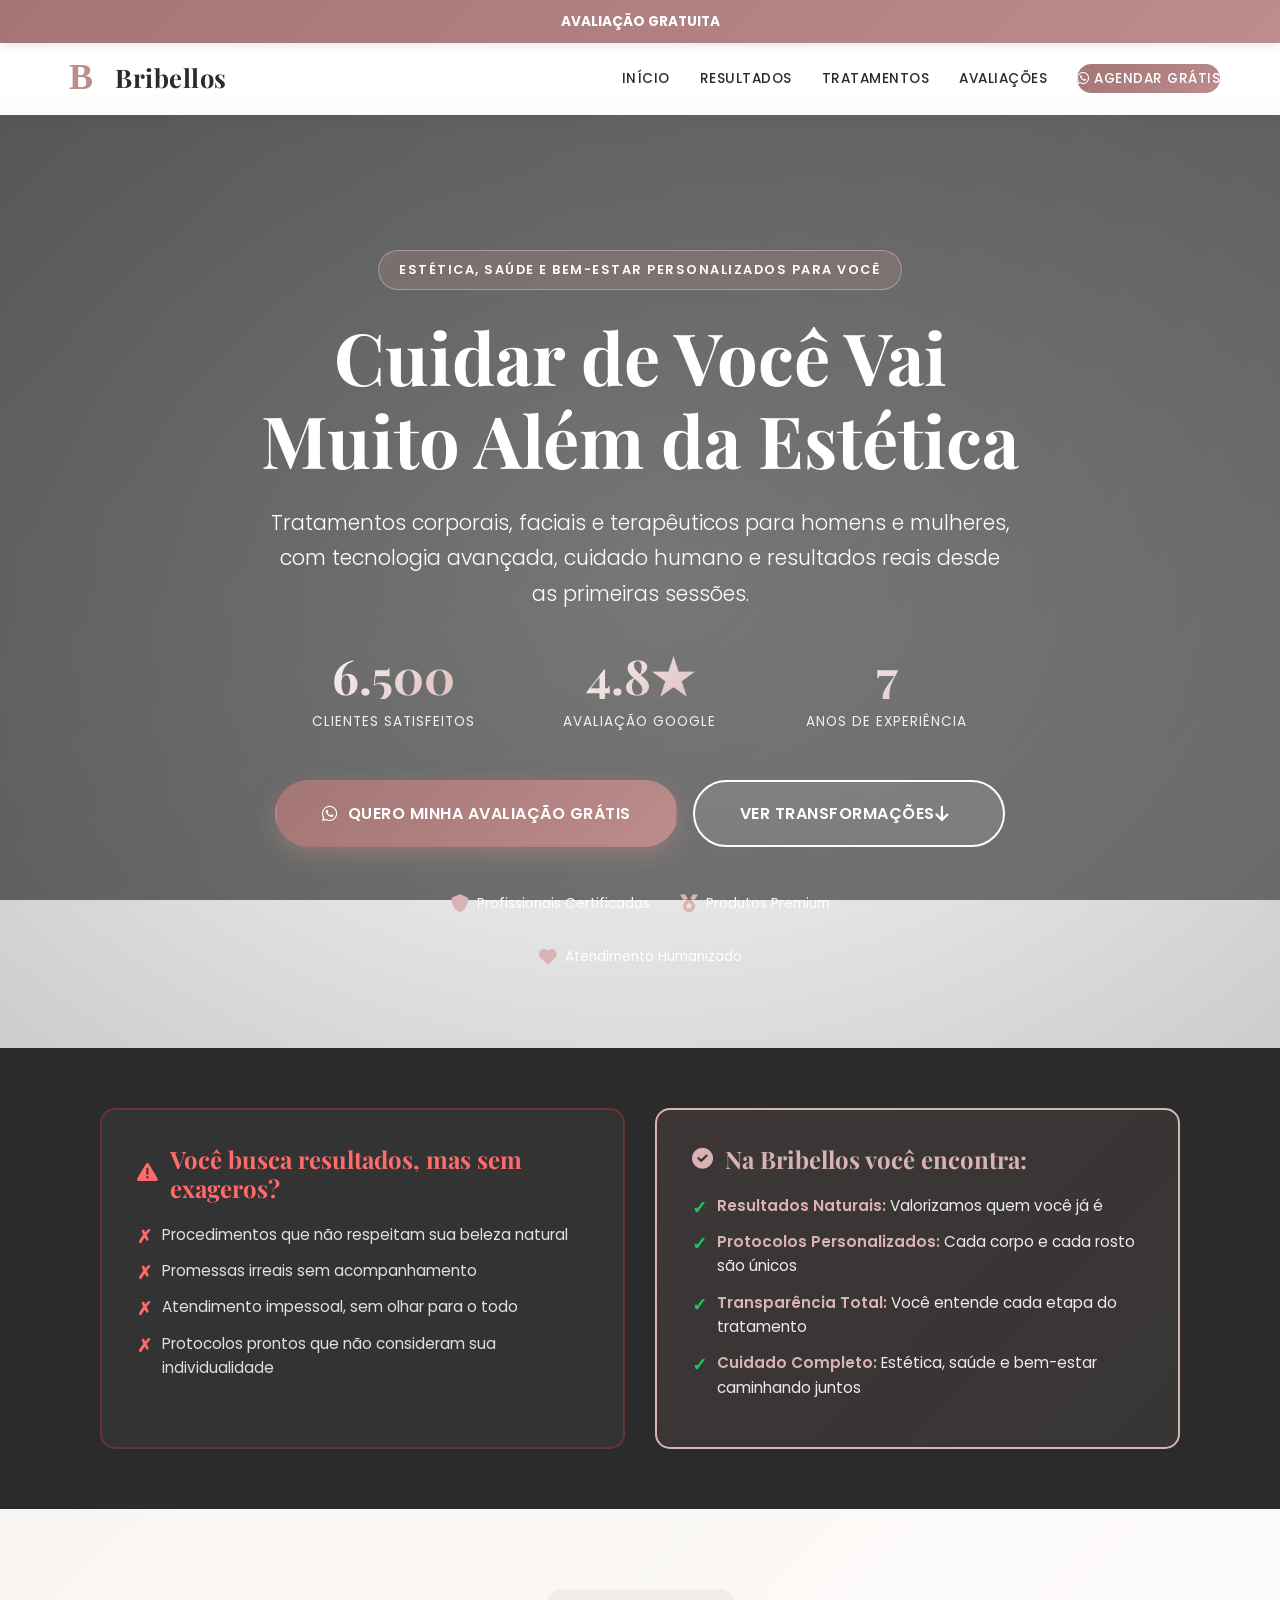
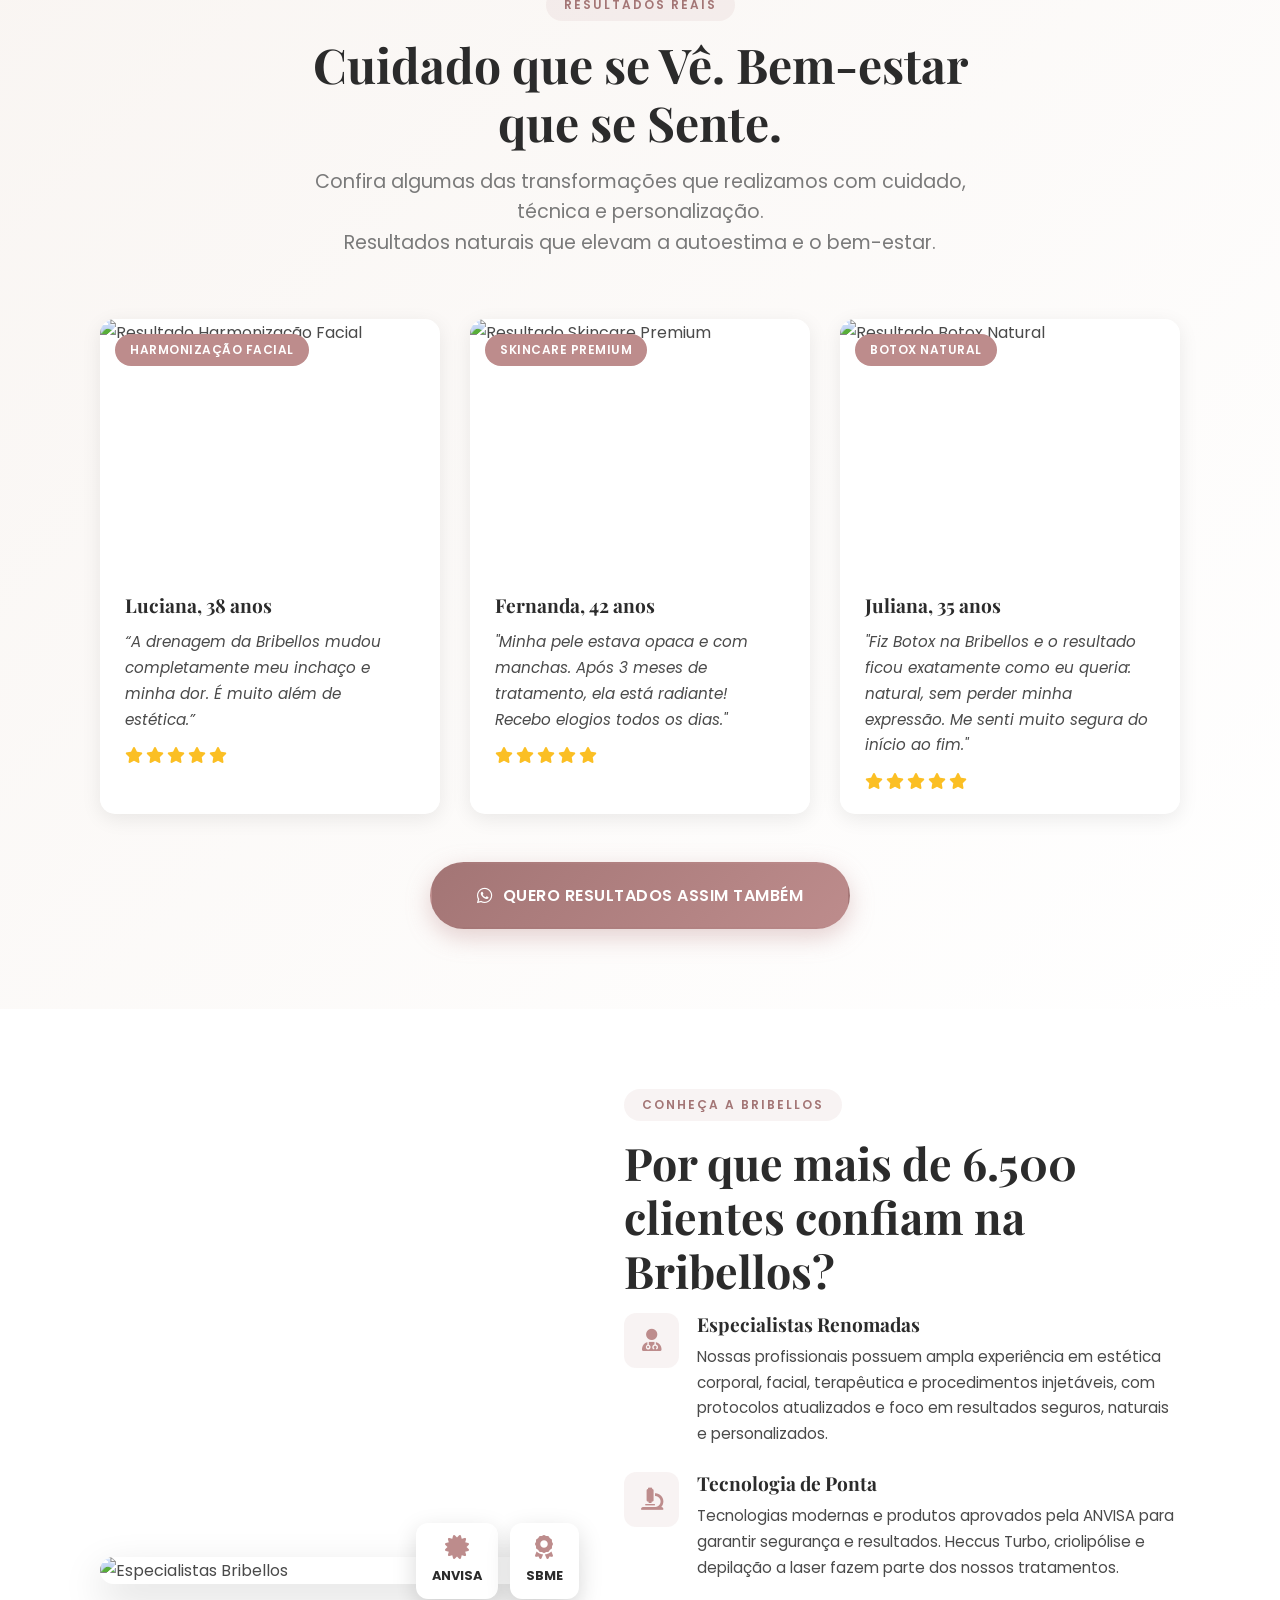
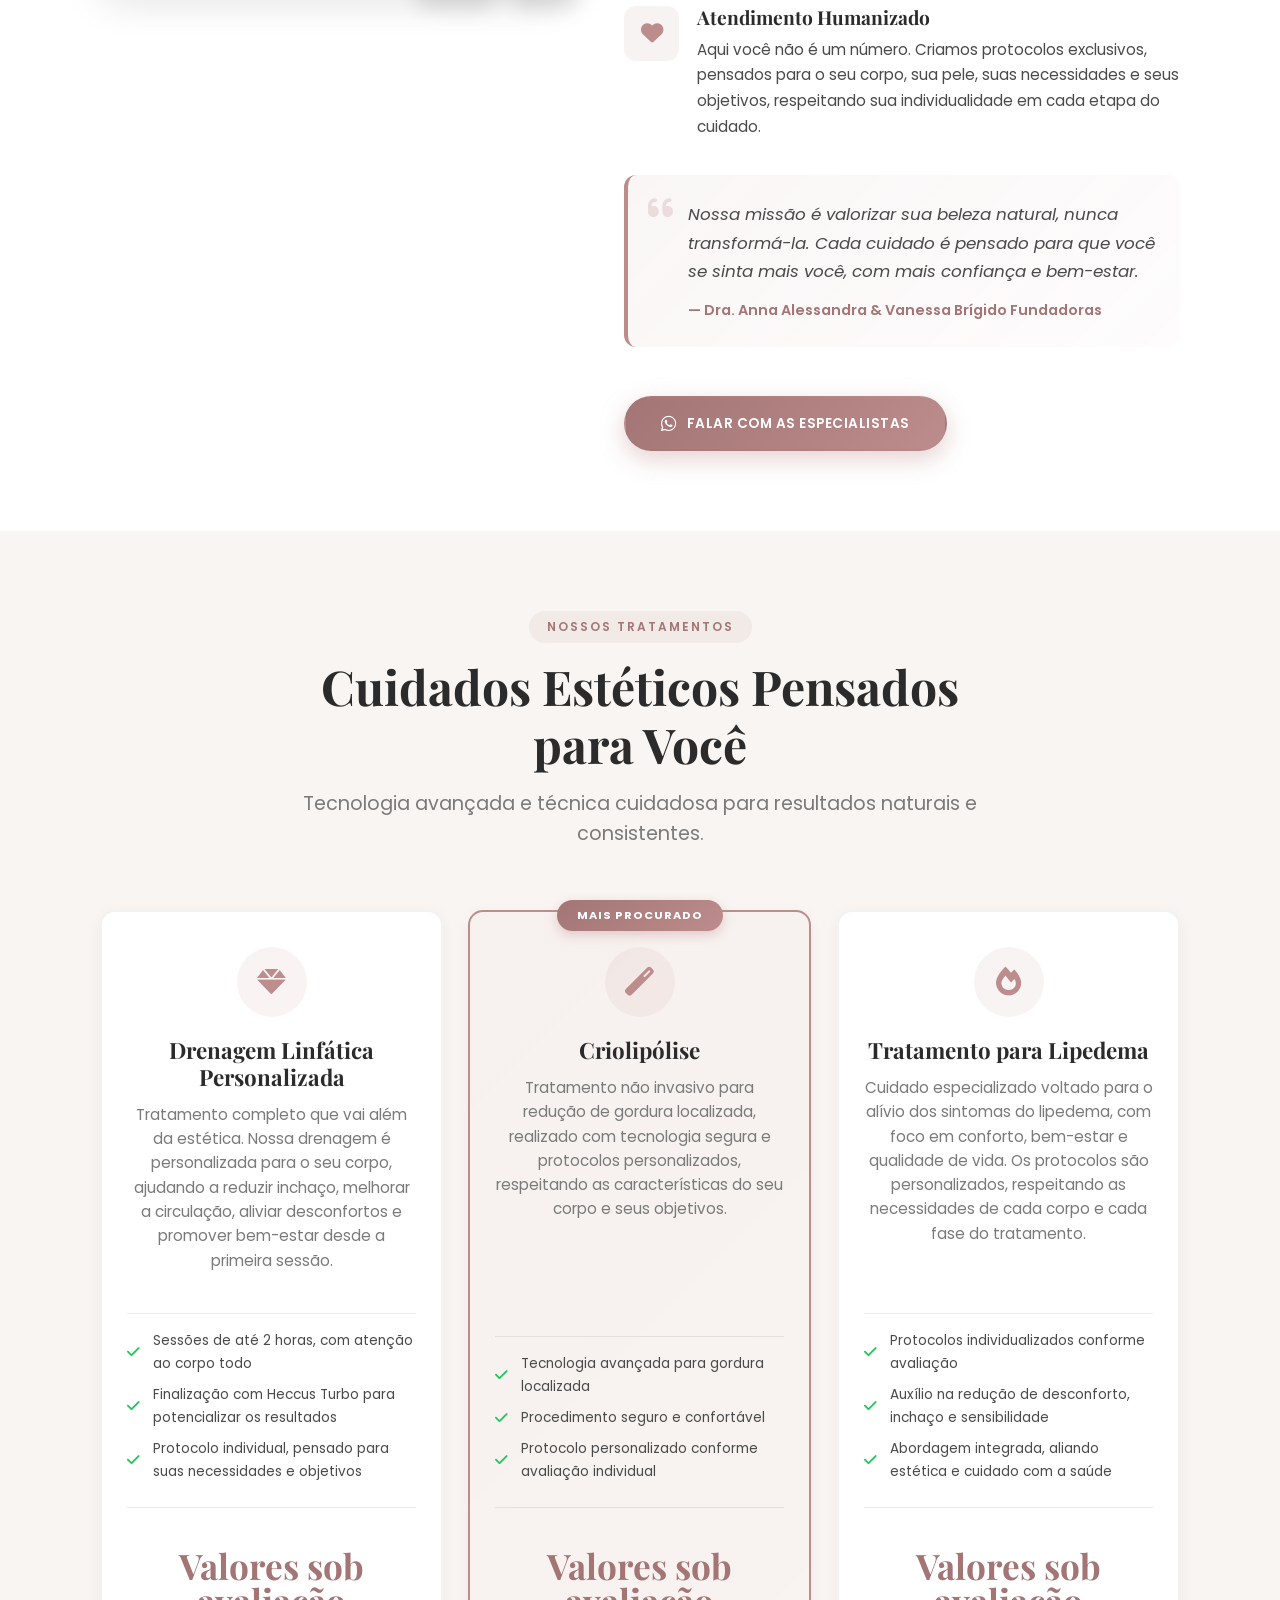
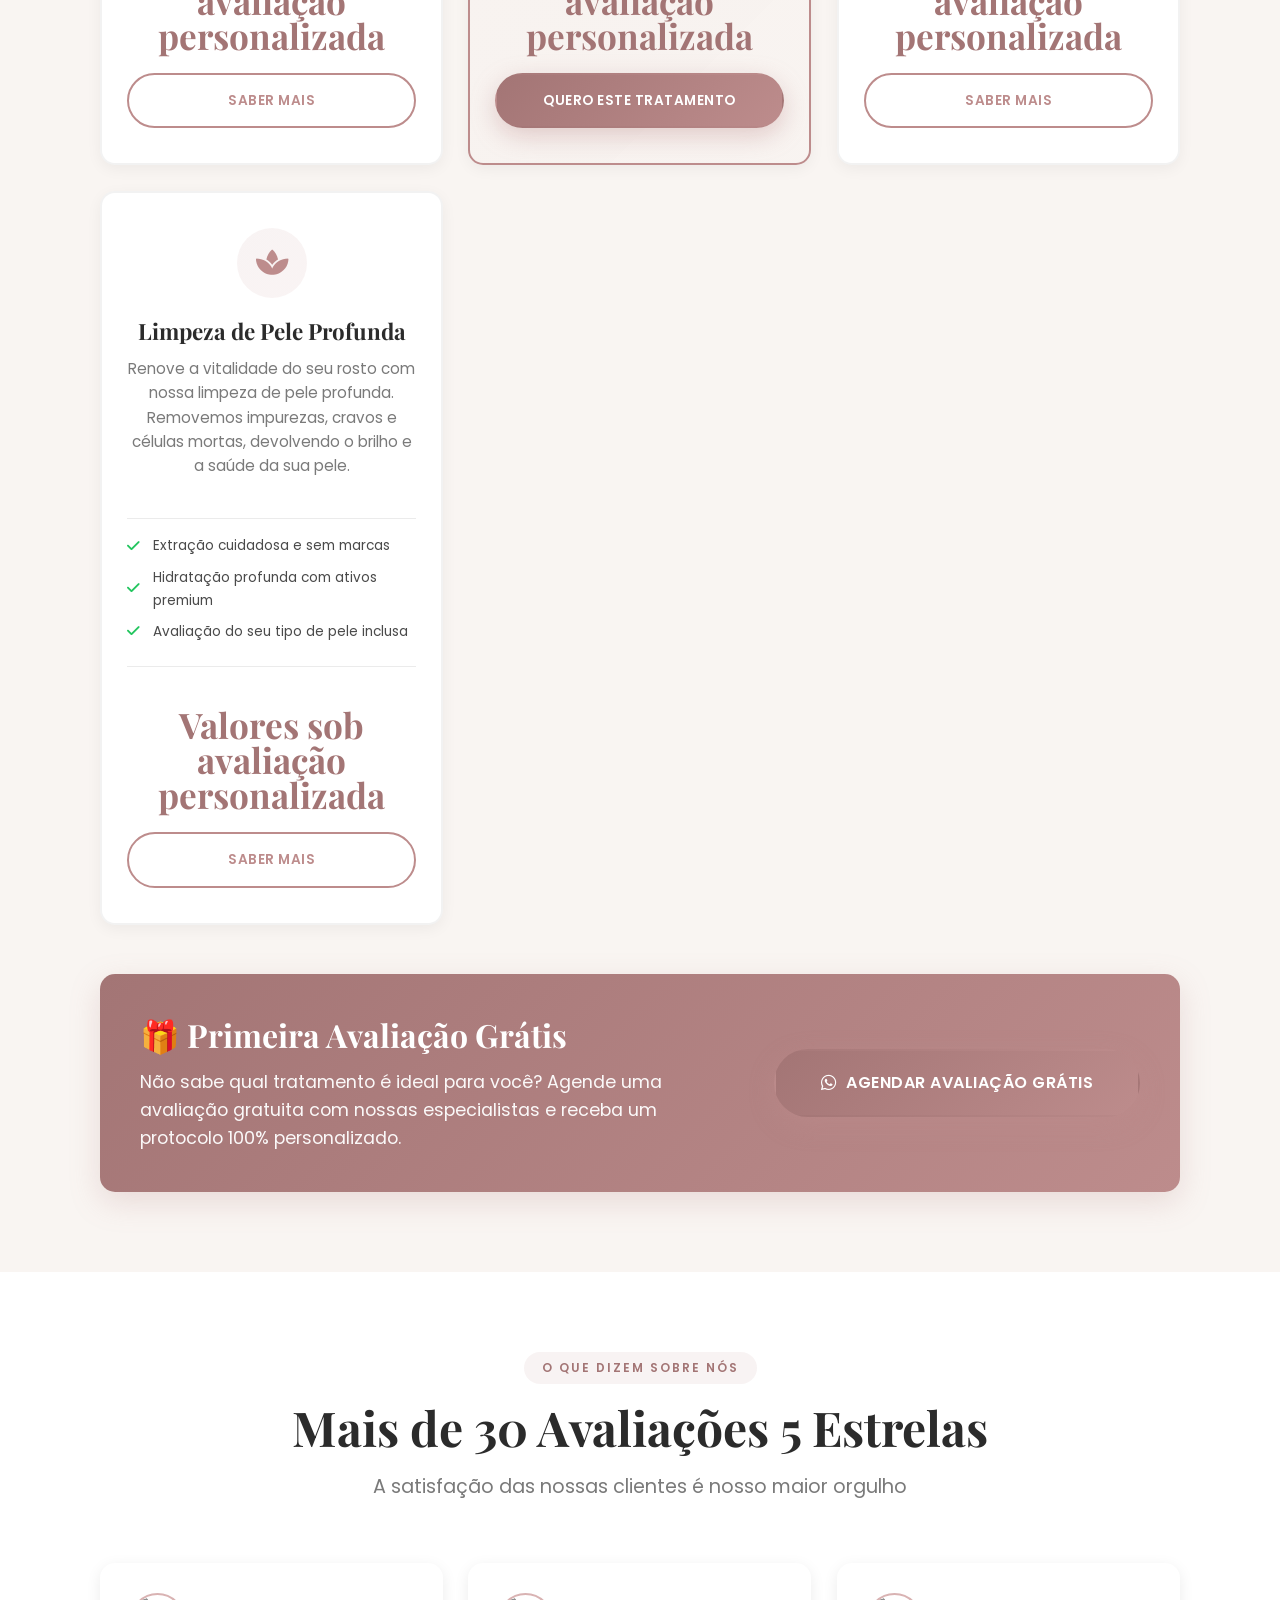
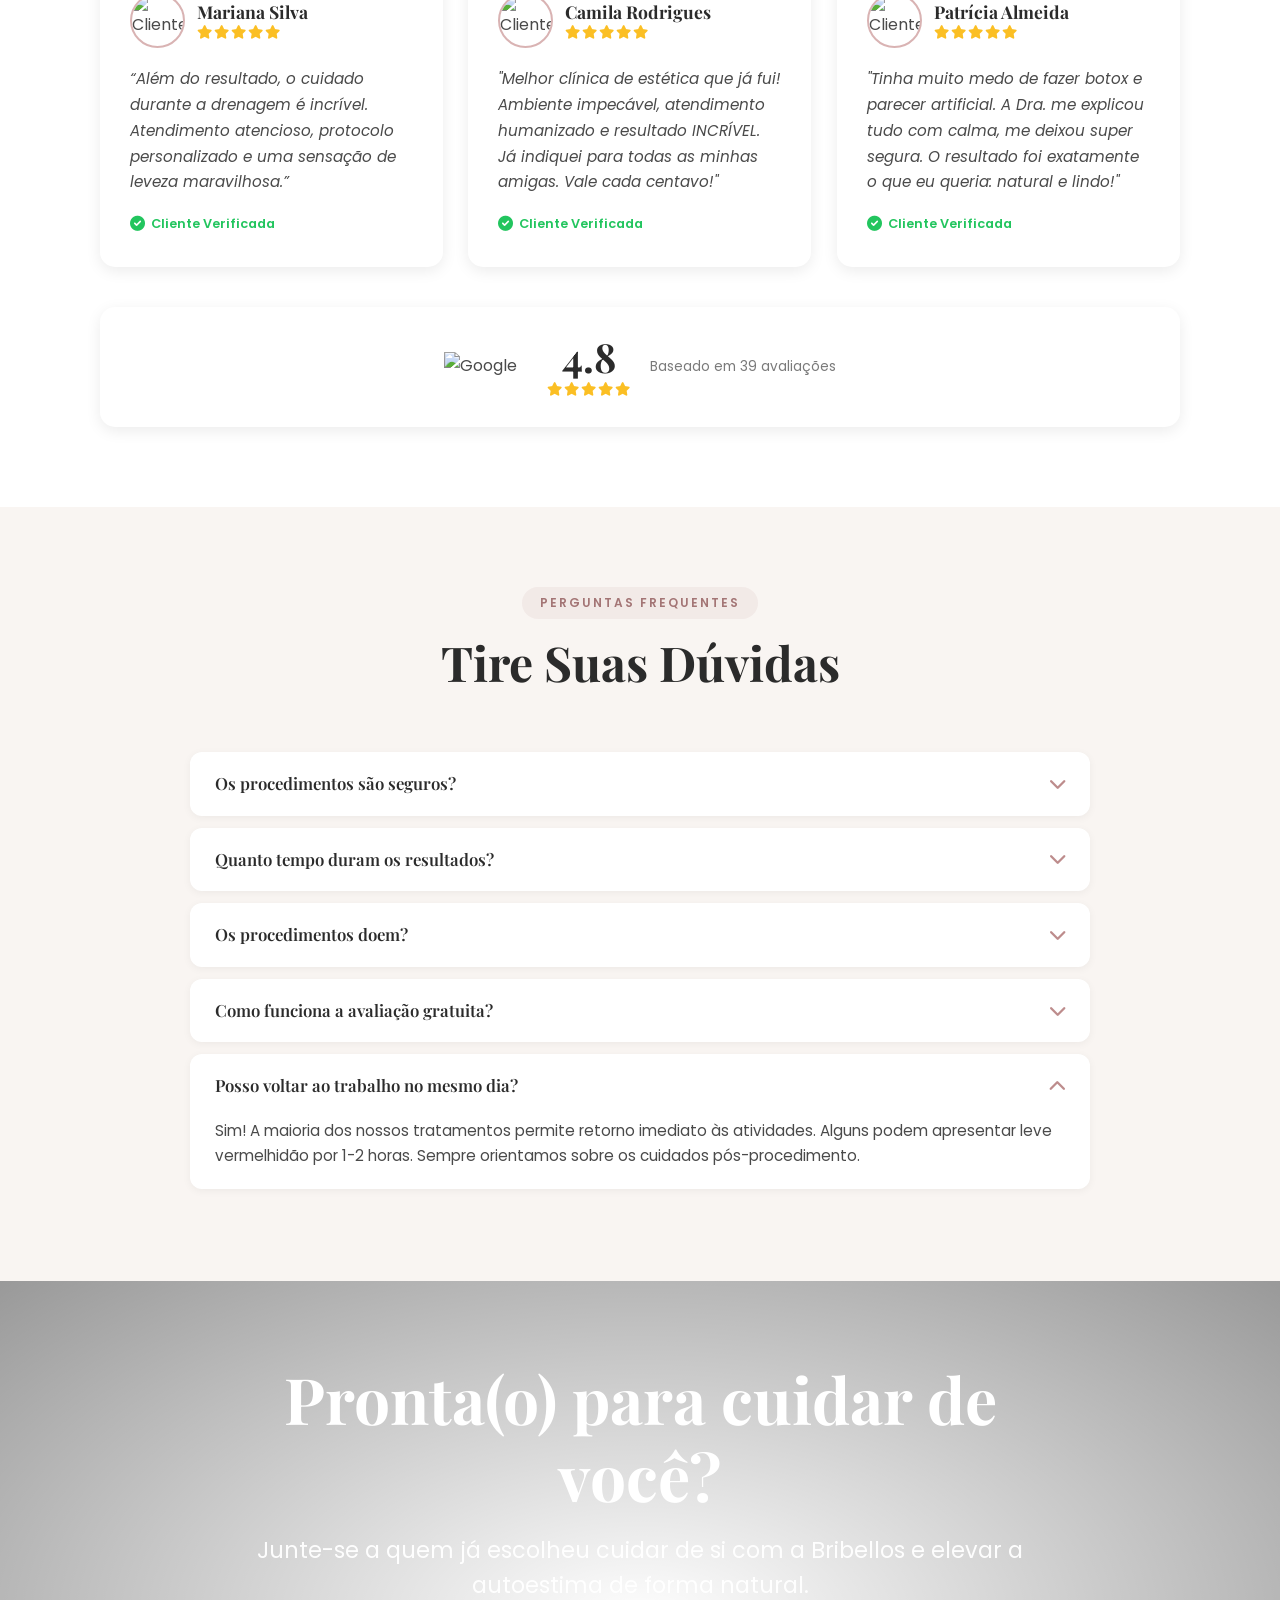
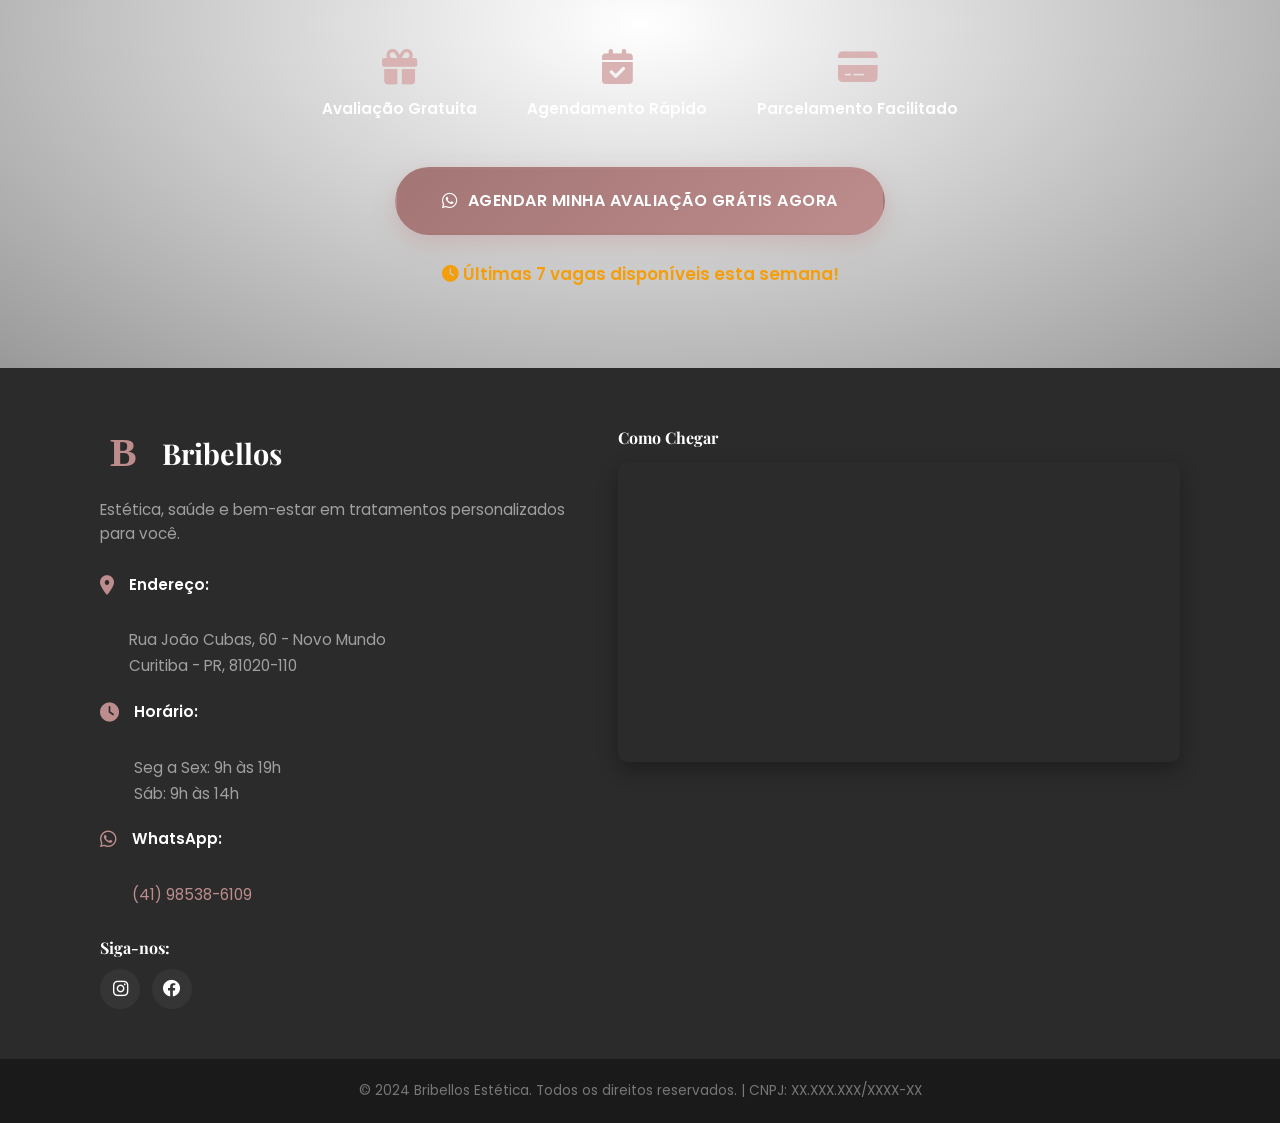
==== commit 0d043a2f: "s" ====
--- a/index.html
+++ b/index.html
@@ -1,42 +1,40 @@
 <!DOCTYPE html>
-<html lang="pt-br"><head>
+<html lang="pt-br">
+<head>
     <meta charset="UTF-8">
     <meta name="viewport" content="width=device-width, initial-scale=1.0">
     <meta name="description" content="Bribellos Estética em Curitiba - Novo Mundo. Transforme sua beleza com especialistas renomadas. Agende sua avaliação gratuita agora!">
     <title>Bribellos Estética | Transforme Sua Beleza em Curitiba</title>
     
     <link rel="preconnect" href="https://fonts.googleapis.com">
-    <link rel="preconnect" href="https://fonts.gstatic.com" crossorigin="">
-    <link href="https://fonts.googleapis.com/css2?family=Playfair+Display:wght@400;600;700&amp;family=Poppins:wght@300;400;500;600;700&amp;display=swap" rel="stylesheet">
+    <link rel="preconnect" href="https://fonts.gstatic.com" crossorigin>
+    <link href="https://fonts.googleapis.com/css2?family=Playfair+Display:wght@400;600;700&family=Poppins:wght@300;400;500;600;700&display=swap" rel="stylesheet">
     
     <link rel="stylesheet" href="https://cdnjs.cloudflare.com/ajax/libs/font-awesome/6.0.0/css/all.min.css">
-    
     <link rel="stylesheet" href="style.css">
-    
 </head>
-<body style="visibility: visible;">
-
-    <!-- Barra de Urgência -->
+<body>
+
     <div class="urgency-bar">
         <div class="container">
-            <p class="" style="">AVALIAÇÃO GRATUITA<div><br></div></p>
+            <p><strong>AVALIAÇÃO GRATUITA</strong></p>
         </div>
     </div>
 
-    <nav class="navbar" style="box-shadow: rgba(0, 0, 0, 0.12) 0px 4px 20px; padding: 8px 0px;">
+    <nav class="navbar">
         <div class="container nav-container">
-            <a href="#" class="logo-link" style="">
+            <a href="#" class="logo-link">
                 <svg class="logo-svg" viewBox="0 0 100 100" xmlns="http://www.w3.org/2000/svg">
                     <text x="20" y="75" font-family="'Brush Script MT', cursive" font-size="80" fill="#bd8c8c" font-weight="bold">B</text>
                 </svg>
-                <span class="brand-name editable-active" contenteditable="true" title="Clique para editar" style="outline: rgba(99, 102, 241, 0.3) dashed 2px; cursor: text;">Bribellos</span>
+                <span class="brand-name">Bribellos</span>
             </a>
             <ul class="nav-links">
-                <li class="" style=""><a href="#home" class="" style="">Início</a></li>
-                <li class="" style=""><a href="#resultados" class="" style="">Resultados</a></li>
-                <li class="" style=""><a href="#servicos" class="" style="">Tratamentos</a></li>
-                <li class="" style=""><a href="#depoimentos" class="" style="">Avaliações</a></li>
-                <li class="" style=""><a href="#contato" class="btn-nav" style=""><i class="fab fa-whatsapp"></i> Agendar Grátis</a></li>
+                <li><a href="#home">Início</a></li>
+                <li><a href="#resultados">Resultados</a></li>
+                <li><a href="#servicos">Tratamentos</a></li>
+                <li><a href="#depoimentos">Avaliações</a></li>
+                <li><a href="#contato" class="btn-nav"><i class="fab fa-whatsapp"></i> Agendar Grátis</a></li>
             </ul>
             <div class="hamburger">
                 <div class="line"></div>
@@ -46,34 +44,33 @@
         </div>
     </nav>
 
-    <header id="home" class="hero" style="background-position-y: 394.5px;">
+    <header id="home" class="hero">
         <div class="hero-overlay"></div>
         <div class="container hero-content">
-            <span class="badge fade-up active" style="">Estética, Saúde e Bem-Estar Personalizados para Você</span>
-            <h1 class="fade-up delay-1 active" style=""><p data-start="1019" data-end="1064"><strong data-start="1019" data-end="1064">Cuidar de Você Vai Muito Além da Estética</strong></p>
-<p data-start="1066" data-end="1138"></p></h1>
-            <p class="fade-up delay-2 active" style="">Tratamentos corporais, faciais e terapêuticos para homens e mulheres, com tecnologia avançada, cuidado humano e resultados reais desde as primeiras sessões.</p>
+            <span class="badge fade-up active">Estética, Saúde e Bem-Estar Personalizados para Você</span>
+            <h1 class="fade-up delay-1 active"><strong>Cuidar de Você Vai Muito Além da Estética</strong></h1>
+            <p class="fade-up delay-2 active">Tratamentos corporais, faciais e terapêuticos para homens e mulheres, com tecnologia avançada, cuidado humano e resultados reais desde as primeiras sessões.</p>
             
             <div class="hero-stats fade-up delay-3 active">
                 <div class="stat-item">
-                    <span class="stat-number animated" style="">6.500</span>
-                    <span class="stat-label" style="">Clientes SatisfeitOs</span>
+                    <span class="stat-number animated">6.500</span>
+                    <span class="stat-label">Clientes Satisfeitos</span>
                 </div>
                 <div class="stat-item">
-                    <span class="stat-number animated" style="">4.8★</span>
-                    <span class="stat-label" style="">Avaliação Google</span>
+                    <span class="stat-number animated">4.8★</span>
+                    <span class="stat-label">Avaliação Google</span>
                 </div>
                 <div class="stat-item">
-                    <span class="stat-number animated" style="">7</span>
-                    <span class="stat-label" style="">Anos de ExpeRIêNCIA&nbsp;</span>
+                    <span class="stat-number animated">7</span>
+                    <span class="stat-label">Anos de Experiência</span>
                 </div>
             </div>
 
             <div class="hero-btns fade-up delay-4 active">
-                <a href="https://wa.me/5541985386109?text=Olá! Quero agendar minha avaliação GRATUITA na Bribellos! 💎" target="_blank" class="btn btn-primary big-btn pulse" style="">
+                <a href="https://wa.me/5541985386109?text=Olá! Quero agendar minha avaliação GRATUITA na Bribellos! 💎" target="_blank" class="btn btn-primary big-btn pulse">
                     <i class="fab fa-whatsapp"></i> Quero Minha Avaliação Grátis
                 </a>
-                <a href="#resultados" class="btn btn-outline-light big-btn" style="">
+                <a href="#resultados" class="btn btn-outline-light big-btn">
                     Ver Transformações <i class="fas fa-arrow-down"></i>
                 </a>
             </div>
@@ -81,65 +78,61 @@
             <div class="trust-indicators fade-up delay-5 active">
                 <div class="trust-item">
                     <i class="fas fa-shield-alt"></i>
-                    <span class="" style="">Profissionais Certificadas</span>
+                    <span>Profissionais Certificadas</span>
                 </div>
                 <div class="trust-item">
                     <i class="fas fa-medal"></i>
-                    <span class="" style="">Produtos Premium</span>
+                    <span>Produtos Premium</span>
                 </div>
                 <div class="trust-item">
                     <i class="fas fa-heart"></i>
-                    <span class="" style="">Atendimento Humanizado</span>
+                    <span>Atendimento Humanizado</span>
                 </div>
             </div>
         </div>
     </header>
 
-    <!-- Seção Problema/Solução -->
     <section class="problem-solution">
         <div class="container">
             <div class="problem-box reveal-left active">
-                <h3 class="" style=""><i class="fas fa-exclamation-triangle"></i><p data-start="1507" data-end="1561">Você busca resultados, mas sem exageros?</p>
-<p data-start="1563" data-end="1582"></p></h3>
+                <h3><i class="fas fa-exclamation-triangle"></i> Você busca resultados, mas sem exageros?</h3>
                 <ul>
-                    <li class="" style="">Procedimentos que não respeitam sua beleza natural</li>
-                    <li class="" style="">Promessas irreais sem acompanhamento</li>
-                    <li class="" style="">Atendimento impessoal, sem olhar para o todo</li>
-                    <li class="" style="">Protocolos prontos que não consideram sua individualidade</li>
+                    <li>Procedimentos que não respeitam sua beleza natural</li>
+                    <li>Promessas irreais sem acompanhamento</li>
+                    <li>Atendimento impessoal, sem olhar para o todo</li>
+                    <li>Protocolos prontos que não consideram sua individualidade</li>
                 </ul>
             </div>
             
             <div class="solution-box reveal-right active">
-                <h3 class="" style=""><i class="fas fa-check-circle"></i> Na Bribellos você encontra:</h3>
+                <h3><i class="fas fa-check-circle"></i> Na Bribellos você encontra:</h3>
                 <ul>
-                    <li class="" style=""><strong>Resultados Naturais:</strong> Valorizamos quem você já é</li>
-                    <li class="" style=""><strong data-start="2041" data-end="2071">Protocolos Personalizados:</strong> Cada corpo e cada rosto são únicos</li>
-                    <li class="" style=""><strong data-start="2112" data-end="2136">Transparência Total:</strong> Você entende cada etapa do tratamento</li>
-                    <li class="" style=""><strong data-start="2180" data-end="2201">Cuidado Completo:</strong> Estética, saúde e bem-estar caminhando juntos</li>
+                    <li><strong>Resultados Naturais:</strong> Valorizamos quem você já é</li>
+                    <li><strong>Protocolos Personalizados:</strong> Cada corpo e cada rosto são únicos</li>
+                    <li><strong>Transparência Total:</strong> Você entende cada etapa do tratamento</li>
+                    <li><strong>Cuidado Completo:</strong> Estética, saúde e bem-estar caminhando juntos</li>
                 </ul>
             </div>
         </div>
     </section>
 
-    <!-- Seção Antes/Depois (Resultados) -->
     <section id="resultados" class="section bg-gradient">
         <div class="container">
             <div class="section-header reveal-bottom active">
-                <span class="section-badge" style="">Resultados Reais</span>
-                <h2 class="section-title" style="">Cuidado que se Vê. Bem-estar que se Sente.</h2>
-                <p class="" style="">Confira algumas das transformações que realizamos com cuidado, técnica e personalização.<br data-start="366" data-end="369">
-Resultados naturais que elevam a autoestima e o bem-estar.</p>
+                <span class="section-badge">Resultados Reais</span>
+                <h2 class="section-title">Cuidado que se Vê. Bem-estar que se Sente.</h2>
+                <p>Confira algumas das transformações que realizamos com cuidado, técnica e personalização.<br>Resultados naturais que elevam a autoestima e o bem-estar.</p>
             </div>
 
             <div class="results-grid">
                 <div class="result-card reveal-bottom delay-1 active">
                     <div class="result-image">
-                        <img src="https://images.unsplash.com/photo-1515377905703-c4788e51af15?w=600&amp;h=400&amp;fit=crop" alt="Resultado Harmonização Facial">
-                        <span class="result-badge" style="">Harmonização Facial</span>
+                        <img src="https://images.unsplash.com/photo-1515377905703-c4788e51af15?w=600&h=400&fit=crop" alt="Resultado Harmonização Facial">
+                        <span class="result-badge">Harmonização Facial</span>
                     </div>
                     <div class="result-info">
-                        <h4 class="" style="">Luciana, 38 anos</h4>
-                        <p class="" style="">“A drenagem da Bribellos mudou completamente meu inchaço e minha dor. É muito além de estética.”</p>
+                        <h4>Luciana, 38 anos</h4>
+                        <p>“A drenagem da Bribellos mudou completamente meu inchaço e minha dor. É muito além de estética.”</p>
                         <div class="result-rating">
                             <i class="fas fa-star"></i>
                             <i class="fas fa-star"></i>
@@ -152,12 +145,12 @@
 
                 <div class="result-card reveal-bottom delay-2 active">
                     <div class="result-image">
-                        <img src="https://images.unsplash.com/photo-1487412947147-5cebf100ffc2?w=600&amp;h=400&amp;fit=crop" alt="Resultado Skincare Premium">
-                        <span class="result-badge" style="">Skincare Premium</span>
+                        <img src="https://images.unsplash.com/photo-1487412947147-5cebf100ffc2?w=600&h=400&fit=crop" alt="Resultado Skincare Premium">
+                        <span class="result-badge">Skincare Premium</span>
                     </div>
                     <div class="result-info">
-                        <h4 class="" style="">Fernanda, 42 anos</h4>
-                        <p class="" style="">"Minha pele estava opaca e com manchas. Após 3 meses de tratamento, ela está radiante! Recebo elogios todos os dias."</p>
+                        <h4>Fernanda, 42 anos</h4>
+                        <p>"Minha pele estava opaca e com manchas. Após 3 meses de tratamento, ela está radiante! Recebo elogios todos os dias."</p>
                         <div class="result-rating">
                             <i class="fas fa-star"></i>
                             <i class="fas fa-star"></i>
@@ -170,12 +163,12 @@
 
                 <div class="result-card reveal-bottom delay-3 active">
                     <div class="result-image">
-                        <img src="https://images.unsplash.com/photo-1524502397800-2eeaad7c3fe5?w=600&amp;h=400&amp;fit=crop" alt="Resultado Botox Natural">
-                        <span class="result-badge" style="">Botox Natural</span>
+                        <img src="https://images.unsplash.com/photo-1524502397800-2eeaad7c3fe5?w=600&h=400&fit=crop" alt="Resultado Botox Natural">
+                        <span class="result-badge">Botox Natural</span>
                     </div>
                     <div class="result-info">
-                        <h4 class="" style="">Juliana, 35 anos</h4>
-                        <p class="" style="">"“Fiz Botox na Bribellos e o resultado ficou exatamente como eu queria: natural, sem perder minha expressão. Me senti muito segura do início ao fim.”</p>
+                        <h4>Juliana, 35 anos</h4>
+                        <p>"Fiz Botox na Bribellos e o resultado ficou exatamente como eu queria: natural, sem perder minha expressão. Me senti muito segura do início ao fim."</p>
                         <div class="result-rating">
                             <i class="fas fa-star"></i>
                             <i class="fas fa-star"></i>
@@ -188,40 +181,39 @@
             </div>
 
             <div class="text-center mt-5 reveal-bottom active">
-                <a href="https://wa.me/5541985386109?text=Quero ver mais resultados e agendar minha avaliação!" class="btn btn-primary big-btn" style="">
+                <a href="https://wa.me/5541985386109?text=Quero ver mais resultados e agendar minha avaliação!" class="btn btn-primary big-btn">
                     <i class="fab fa-whatsapp"></i> Quero Resultados Assim Também
                 </a>
             </div>
         </div>
     </section>
 
-    <!-- Seção Sobre (Autoridade) -->
     <section id="sobre" class="section">
         <div class="container about-grid">
             <div class="about-img reveal-left active">
-                <img src="https://images.unsplash.com/photo-1559839734-2b71ea197ec2?w=800&amp;h=1000&amp;fit=crop" alt="Especialistas Bribellos">
+                <img src="https://images.unsplash.com/photo-1559839734-2b71ea197ec2?w=800&h=1000&fit=crop" alt="Especialistas Bribellos">
                 <div class="certification-badges">
                     <div class="cert-badge">
                         <i class="fas fa-certificate"></i>
-                        <span class="" style="">ANVISA</span>
+                        <span>ANVISA</span>
                     </div>
                     <div class="cert-badge">
                         <i class="fas fa-award"></i>
-                        <span class="" style="">SBME</span>
+                        <span>SBME</span>
                     </div>
                 </div>
             </div>
             <div class="about-text reveal-right active">
-                <span class="section-badge" style="">Conheça a Bribellos</span>
-                <h2 class="section-title" style="">Por que mais de 6.500 clientes confiam na Bribellos?</h2>
+                <span class="section-badge">Conheça a Bribellos</span>
+                <h2 class="section-title">Por que mais de 6.500 clientes confiam na Bribellos?</h2>
                 
                 <div class="value-prop">
                     <div class="value-icon">
                         <i class="fas fa-user-md"></i>
                     </div>
                     <div class="value-content">
-                        <h4 class="" style="">Especialistas Renomadas</h4>
-                        <p class="" style="">Nossas profissionais possuem ampla experiência em estética corporal, facial, terapêutica e procedimentos injetáveis, com protocolos atualizados e foco em resultados seguros, naturais e personalizados.</p>
+                        <h4>Especialistas Renomadas</h4>
+                        <p>Nossas profissionais possuem ampla experiência em estética corporal, facial, terapêutica e procedimentos injetáveis, com protocolos atualizados e foco em resultados seguros, naturais e personalizados.</p>
                     </div>
                 </div>
 
@@ -230,8 +222,8 @@
                         <i class="fas fa-microscope"></i>
                     </div>
                     <div class="value-content">
-                        <h4 class="" style="">Tecnologia de Ponta</h4>
-                        <p class="" style="">Tecnologias modernas e produtos aprovados pela ANVISA para garantir segurança e resultados. Heccus Turbo, criolipólise e depilação a laser fazem parte dos nossos tratamentos.</p>
+                        <h4>Tecnologia de Ponta</h4>
+                        <p>Tecnologias modernas e produtos aprovados pela ANVISA para garantir segurança e resultados. Heccus Turbo, criolipólise e depilação a laser fazem parte dos nossos tratamentos.</p>
                     </div>
                 </div>
 
@@ -240,32 +232,30 @@
                         <i class="fas fa-heart"></i>
                     </div>
                     <div class="value-content">
-                        <h4 class="" style="">Atendimento Humanizado</h4>
-                        <p class="" style="">Aqui você não é um número. Criamos protocolos exclusivos, pensados para o seu corpo, sua pele, suas necessidades e seus objetivos, respeitando sua individualidade em cada etapa do cuidado.</p>
+                        <h4>Atendimento Humanizado</h4>
+                        <p>Aqui você não é um número. Criamos protocolos exclusivos, pensados para o seu corpo, sua pele, suas necessidades e seus objetivos, respeitando sua individualidade em cada etapa do cuidado.</p>
                     </div>
                 </div>
 
                 <div class="highlight-box">
                     <i class="fas fa-quote-left"></i>
-                    <p class="" style="">Nossa missão é valorizar sua beleza natural, nunca transformá-la. Cada cuidado é pensado para que você se sinta mais você, com mais confiança e bem-estar.</p>
-                    <span class="author" style="">— Dra. Anna Alessandra &amp; Vanessa Brígido Fundadoras</span>
-                </div>
-
-                <a href="https://wa.me/5541985386109?text=Quero conhecer as especialistas da Bribellos!" class="btn btn-primary mt-4" style="">
+                    <p>Nossa missão é valorizar sua beleza natural, nunca transformá-la. Cada cuidado é pensado para que você se sinta mais você, com mais confiança e bem-estar.</p>
+                    <span class="author">— Dra. Anna Alessandra & Vanessa Brígido Fundadoras</span>
+                </div>
+
+                <a href="https://wa.me/5541985386109?text=Quero conhecer as especialistas da Bribellos!" class="btn btn-primary mt-4">
                     <i class="fab fa-whatsapp"></i> Falar com as Especialistas
                 </a>
             </div>
         </div>
     </section>
 
-    <!-- Seção Serviços -->
     <section id="servicos" class="section bg-light">
         <div class="container">
             <div class="section-header reveal-bottom active">
-                <span class="section-badge" style="">Nossos Tratamentos</span>
-                <h2 class="section-title" style="">Cuidados Estéticos Pensados para Você</h2>
-                <p class="" style=""><p data-start="171" data-end="251">Tecnologia avançada e técnica cuidadosa para resultados naturais e consistentes.</p>
-<h3 data-start="253" data-end="281"></h3></p>
+                <span class="section-badge">Nossos Tratamentos</span>
+                <h2 class="section-title">Cuidados Estéticos Pensados para Você</h2>
+                <p>Tecnologia avançada e técnica cuidadosa para resultados naturais e consistentes.</p>
             </div>
 
             <div class="services-grid">
@@ -273,43 +263,37 @@
                     <div class="service-icon">
                         <i class="fas fa-gem"></i>
                     </div>
-                    <h3 class="" style=""><strong data-start="242" data-end="278">Drenagem Linfática Personalizada</strong></h3>
-                    <p class="" style="">Tratamento completo que vai além da estética. Nossa drenagem é personalizada para o seu corpo, ajudando a reduzir inchaço, melhorar a circulação, aliviar desconfortos e promover bem-estar desde a primeira sessão.</p>
+                    <h3>Drenagem Linfática Personalizada</h3>
+                    <p>Tratamento completo que vai além da estética. Nossa drenagem é personalizada para o seu corpo, ajudando a reduzir inchaço, melhorar a circulação, aliviar desconfortos e promover bem-estar desde a primeira sessão.</p>
                     <ul class="service-benefits">
-                        <li class="" style=""><i class="fas fa-check"></i>Sessões de até 2 horas, com atenção ao corpo todo</li>
-                        <li class="" style=""><i class="fas fa-check"></i>Finalização com Heccus Turbo para potencializar os resultados</li>
-                        <li class="" style=""><i class="fas fa-check"></i> Protocolo individual, pensado para suas necessidades e objetivos</li>
+                        <li><i class="fas fa-check"></i> Sessões de até 2 horas, com atenção ao corpo todo</li>
+                        <li><i class="fas fa-check"></i> Finalização com Heccus Turbo para potencializar os resultados</li>
+                        <li><i class="fas fa-check"></i> Protocolo individual, pensado para suas necessidades e objetivos</li>
                     </ul>
                     <div class="service-price">
-                        <span class="from" style=""><br></span>
-                        <span class="price" style=""><blockquote data-start="3926" data-end="3967"><p data-start="3928" data-end="3967"><strong data-start="3928" data-end="3967">Valores sob avaliação personalizada</strong></p>
-</blockquote>
-<p data-start="3969" data-end="3972"></p></span>
-                    </div>
-                    <a href="https://wa.me/5541985386109?text=Quero saber mais sobre Harmonização Facial!" class="btn btn-outline-primary" style="">
+                        <span class="price"><strong>Valores sob avaliação personalizada</strong></span>
+                    </div>
+                    <a href="https://wa.me/5541985386109?text=Quero saber mais sobre Harmonização Facial!" class="btn btn-outline-primary">
                         Saber Mais
                     </a>
                 </div>
 
                 <div class="service-card featured reveal-bottom delay-2 active">
-                    <div class="popular-badge" style="">Mais Procurado</div>
+                    <div class="popular-badge">Mais Procurado</div>
                     <div class="service-icon">
                         <i class="fas fa-magic"></i>
                     </div>
-                    <h3 class="" style="">Criolipólise</h3>
-                    <p class="" style="">Tratamento não invasivo para redução de gordura localizada, realizado com tecnologia segura e protocolos personalizados, respeitando as características do seu corpo e seus objetivos.</p>
+                    <h3>Criolipólise</h3>
+                    <p>Tratamento não invasivo para redução de gordura localizada, realizado com tecnologia segura e protocolos personalizados, respeitando as características do seu corpo e seus objetivos.</p>
                     <ul class="service-benefits">
-                        <li class="" style=""><i class="fas fa-check"></i> Tecnologia avançada para gordura localizada</li>
-                        <li class="" style=""><i class="fas fa-check">&nbsp;Procedimento seguro e confortável</i></li>
-                        <li class="" style=""><i class="fas fa-check"></i> Protocolo personalizado conforme avaliação individual</li>
+                        <li><i class="fas fa-check"></i> Tecnologia avançada para gordura localizada</li>
+                        <li><i class="fas fa-check"></i> Procedimento seguro e confortável</li>
+                        <li><i class="fas fa-check"></i> Protocolo personalizado conforme avaliação individual</li>
                     </ul>
                     <div class="service-price">
-                        <span class="from" style=""><br></span>
-                        <span class="price" style=""><blockquote data-start="3926" data-end="3967"><p data-start="3928" data-end="3967"><strong data-start="3928" data-end="3967">Valores sob avaliação personalizada</strong></p>
-</blockquote>
-<p data-start="3969" data-end="3972"></p></span>
-                    </div>
-                    <a href="https://wa.me/5541985386109?text=Quero fazer Botox na Bribellos!" class="btn btn-primary" style="">
+                        <span class="price"><strong>Valores sob avaliação personalizada</strong></span>
+                    </div>
+                    <a href="https://wa.me/5541985386109?text=Quero fazer Botox na Bribellos!" class="btn btn-primary">
                         Quero Este Tratamento
                     </a>
                 </div>
@@ -318,20 +302,17 @@
                     <div class="service-icon">
                         <i class="fas fa-fire"></i>
                     </div>
-                    <h3 class="" style="">Tratamento para Lipedema</h3>
-                    <p class="" style="">Cuidado especializado voltado para o alívio dos sintomas do lipedema, com foco em conforto, bem-estar e qualidade de vida. Os protocolos são personalizados, respeitando as necessidades de cada corpo e cada fase do tratamento.</p>
+                    <h3>Tratamento para Lipedema</h3>
+                    <p>Cuidado especializado voltado para o alívio dos sintomas do lipedema, com foco em conforto, bem-estar e qualidade de vida. Os protocolos são personalizados, respeitando as necessidades de cada corpo e cada fase do tratamento.</p>
                     <ul class="service-benefits">
-                        <li class="" style=""><i class="fas fa-check"></i> Protocolos individualizados conforme avaliação</li>
-                        <li class="" style=""><i class="fas fa-check"></i> Auxílio na redução de desconforto, inchaço e sensibilidade</li>
-                        <li class="" style=""><i class="fas fa-check"></i> Abordagem integrada, aliando estética e cuidado com a saúde</li>
+                        <li><i class="fas fa-check"></i> Protocolos individualizados conforme avaliação</li>
+                        <li><i class="fas fa-check"></i> Auxílio na redução de desconforto, inchaço e sensibilidade</li>
+                        <li><i class="fas fa-check"></i> Abordagem integrada, aliando estética e cuidado com a saúde</li>
                     </ul>
                     <div class="service-price">
-                        <span class="from" style=""><br></span>
-                        <span class="price" style=""><blockquote data-start="3926" data-end="3967"><p data-start="3928" data-end="3967"><strong data-start="3928" data-end="3967">Valores sob avaliação personalizada</strong></p>
-</blockquote>
-<p data-start="3969" data-end="3972"></p></span>
-                    </div>
-                    <a href="https://wa.me/5541985386109?text=Quero conhecer os Bioestimuladores!" class="btn btn-outline-primary" style="">
+                        <span class="price"><strong>Valores sob avaliação personalizada</strong></span>
+                    </div>
+                    <a href="https://wa.me/5541985386109?text=Quero conhecer os Bioestimuladores!" class="btn btn-outline-primary">
                         Saber Mais
                     </a>
                 </div>
@@ -340,40 +321,38 @@
                     <div class="service-icon">
                         <i class="fas fa-spa"></i>
                     </div>
-                    <h3 class="" style=""><br></h3>
-                    <p class="" style=""><br></p>
+                    <h3>Limpeza de Pele Profunda</h3>
+                    <p>Renove a vitalidade do seu rosto com nossa limpeza de pele profunda. Removemos impurezas, cravos e células mortas, devolvendo o brilho e a saúde da sua pele.</p>
                     <ul class="service-benefits">
-                        <li class="" style=""><i class="fas fa-check"><br></i></li>
-                        <li class="" style=""><i class="fas fa-check"></i><br></li>
-                        <li class="" style=""><i class="fas fa-check"></i><br></li>
+                        <li><i class="fas fa-check"></i> Extração cuidadosa e sem marcas</li>
+                        <li><i class="fas fa-check"></i> Hidratação profunda com ativos premium</li>
+                        <li><i class="fas fa-check"></i> Avaliação do seu tipo de pele inclusa</li>
                     </ul>
                     <div class="service-price">
-                        <span class="from" style=""><br></span>
-                        <span class="price" style=""><br></span>
-                    </div>
-                    <a href="https://wa.me/5541985386109?text=Quero um Skincare na Bribellos!" class="btn btn-outline-primary" style=""></a>
+                        <span class="price"><strong>Valores sob avaliação personalizada</strong></span>
+                    </div>
+                    <a href="https://wa.me/5541985386109?text=Quero um Skincare na Bribellos!" class="btn btn-outline-primary">Saber Mais</a>
                 </div>
             </div>
 
             <div class="cta-box reveal-bottom active">
                 <div class="cta-content">
-                    <h3 class="" style="">🎁 Primeira Avaliação Grátis&nbsp;</h3>
-                    <p class="" style="">Não sabe qual tratamento é ideal para você? Agende uma avaliação gratuita com nossas especialistas e receba um protocolo 100% personalizado.</p>
-                </div>
-                <a href="https://wa.me/5541985386109?text=Quero minha avaliação GRATUITA!" class="btn btn-primary big-btn pulse" style="">
+                    <h3>🎁 Primeira Avaliação Grátis</h3>
+                    <p>Não sabe qual tratamento é ideal para você? Agende uma avaliação gratuita com nossas especialistas e receba um protocolo 100% personalizado.</p>
+                </div>
+                <a href="https://wa.me/5541985386109?text=Quero minha avaliação GRATUITA!" class="btn btn-primary big-btn pulse">
                     <i class="fab fa-whatsapp"></i> Agendar Avaliação Grátis
                 </a>
             </div>
         </div>
     </section>
 
-    <!-- Seção Depoimentos -->
     <section id="depoimentos" class="section">
         <div class="container">
             <div class="section-header reveal-bottom active">
-                <span class="section-badge" style="">O Que Dizem Sobre Nós</span>
-                <h2 class="section-title" style="">Mais de 30 Avaliações 5 Estrelas</h2>
-                <p class="" style="">A satisfação das nossas clientes é nosso maior orgulho</p>
+                <span class="section-badge">O Que Dizem Sobre Nós</span>
+                <h2 class="section-title">Mais de 30 Avaliações 5 Estrelas</h2>
+                <p>A satisfação das nossas clientes é nosso maior orgulho</p>
             </div>
 
             <div class="testimonials-grid">
@@ -381,7 +360,7 @@
                     <div class="testimonial-header">
                         <img src="https://i.pravatar.cc/150?img=1" alt="Cliente">
                         <div>
-                            <h4 class="" style="">Mariana Silva</h4>
+                            <h4>Mariana Silva</h4>
                             <div class="stars">
                                 <i class="fas fa-star"></i>
                                 <i class="fas fa-star"></i>
@@ -391,15 +370,15 @@
                             </div>
                         </div>
                     </div>
-                    <p class="" style="">“Além do resultado, o cuidado durante a drenagem é incrível. Atendimento atencioso, protocolo personalizado e uma sensação de leveza maravilhosa.”</p>
-                    <span class="verified" style=""><i class="fas fa-check-circle"></i> Cliente Verificada</span>
+                    <p>“Além do resultado, o cuidado durante a drenagem é incrível. Atendimento atencioso, protocolo personalizado e uma sensação de leveza maravilhosa.”</p>
+                    <span class="verified"><i class="fas fa-check-circle"></i> Cliente Verificada</span>
                 </div>
 
                 <div class="testimonial-card reveal-bottom delay-2 active">
                     <div class="testimonial-header">
                         <img src="https://i.pravatar.cc/150?img=5" alt="Cliente">
                         <div>
-                            <h4 class="" style="">Camila Rodrigues</h4>
+                            <h4>Camila Rodrigues</h4>
                             <div class="stars">
                                 <i class="fas fa-star"></i>
                                 <i class="fas fa-star"></i>
@@ -409,15 +388,15 @@
                             </div>
                         </div>
                     </div>
-                    <p class="" style="">"Melhor clínica de estética que já fui! Ambiente impecável, atendimento humanizado e resultado INCRÍVEL. Já indiquei para todas as minhas amigas. Vale cada centavo!"</p>
-                    <span class="verified" style=""><i class="fas fa-check-circle"></i> Cliente Verificada</span>
+                    <p>"Melhor clínica de estética que já fui! Ambiente impecável, atendimento humanizado e resultado INCRÍVEL. Já indiquei para todas as minhas amigas. Vale cada centavo!"</p>
+                    <span class="verified"><i class="fas fa-check-circle"></i> Cliente Verificada</span>
                 </div>
 
                 <div class="testimonial-card reveal-bottom delay-3 active">
                     <div class="testimonial-header">
                         <img src="https://i.pravatar.cc/150?img=9" alt="Cliente">
                         <div>
-                            <h4 class="" style="">Patrícia Almeida</h4>
+                            <h4>Patrícia Almeida</h4>
                             <div class="stars">
                                 <i class="fas fa-star"></i>
                                 <i class="fas fa-star"></i>
@@ -427,8 +406,8 @@
                             </div>
                         </div>
                     </div>
-                    <p class="" style="">"Tinha muito medo de fazer botox e parecer artificial. A Dra. me explicou tudo com calma, me deixou super segura. O resultado foi exatamente o que eu queria: natural e lindo!"</p>
-                    <span class="verified" style=""><i class="fas fa-check-circle"></i> Cliente Verificada</span>
+                    <p>"Tinha muito medo de fazer botox e parecer artificial. A Dra. me explicou tudo com calma, me deixou super segura. O resultado foi exatamente o que eu queria: natural e lindo!"</p>
+                    <span class="verified"><i class="fas fa-check-circle"></i> Cliente Verificada</span>
                 </div>
             </div>
 
@@ -436,7 +415,7 @@
                 <img src="https://upload.wikimedia.org/wikipedia/commons/2/2f/Google_2015_logo.svg" alt="Google" style="height: 30px;">
                 <div class="google-stats">
                     <div class="google-rating">
-                        <span class="rating-number" style="">4.8</span>
+                        <span class="rating-number">4.8</span>
                         <div class="stars">
                             <i class="fas fa-star"></i>
                             <i class="fas fa-star"></i>
@@ -445,105 +424,102 @@
                             <i class="fas fa-star"></i>
                         </div>
                     </div>
-                    <span class="review-count" style="">Baseado em 39 avaliações</span>
-                </div>
-            </div>
-        </div>
-    </section>
-
-    <!-- Seção FAQ -->
+                    <span class="review-count">Baseado em 39 avaliações</span>
+                </div>
+            </div>
+        </div>
+    </section>
+
     <section class="section bg-light">
         <div class="container">
             <div class="section-header reveal-bottom active">
-                <span class="section-badge" style="">Perguntas Frequentes</span>
-                <h2 class="section-title" style="">Tire Suas Dúvidas</h2>
+                <span class="section-badge">Perguntas Frequentes</span>
+                <h2 class="section-title">Tire Suas Dúvidas</h2>
             </div>
 
             <div class="faq-container reveal-bottom active">
                 <div class="faq-item">
                     <div class="faq-question">
-                        <h4 class="" style="">Os procedimentos são seguros?</h4>
+                        <h4>Os procedimentos são seguros?</h4>
                         <i class="fas fa-chevron-down"></i>
                     </div>
                     <div class="faq-answer">
-                        <p class="" style="">Sim! Todos os nossos procedimentos são realizados por profissionais certificadas com mais de 7 anos de experiência. Utilizamos apenas produtos aprovados pela ANVISA e seguimos rigorosos protocolos de segurança e higiene.</p>
+                        <p>Sim! Todos os nossos procedimentos são realizados por profissionais certificadas com mais de 7 anos de experiência. Utilizamos apenas produtos aprovados pela ANVISA e seguimos rigorosos protocolos de segurança e higiene.</p>
                     </div>
                 </div>
 
                 <div class="faq-item">
                     <div class="faq-question">
-                        <h4 class="" style="">Quanto tempo duram os resultados?</h4>
+                        <h4>Quanto tempo duram os resultados?</h4>
                         <i class="fas fa-chevron-down"></i>
                     </div>
                     <div class="faq-answer">
-                        <p class="" style="">Depende do tratamento: Botox dura 4-6 meses, preenchimentos 12-18 meses, e bioestimuladores até 2 anos. Na avaliação gratuita, explicamos tudo em detalhes.</p>
+                        <p>Depende do tratamento: Botox dura 4-6 meses, preenchimentos 12-18 meses, e bioestimuladores até 2 anos. Na avaliação gratuita, explicamos tudo em detalhes.</p>
                     </div>
                 </div>
 
                 <div class="faq-item">
                     <div class="faq-question">
-                        <h4 class="" style="">Os procedimentos doem?</h4>
+                        <h4>Os procedimentos doem?</h4>
                         <i class="fas fa-chevron-down"></i>
                     </div>
                     <div class="faq-answer">
-                        <p class="" style="">Utilizamos anestésicos tópicos e técnicas minimamente invasivas para garantir seu conforto. A maioria das nossas clientes relata desconforto mínimo durante os procedimentos.</p>
+                        <p>Utilizamos anestésicos tópicos e técnicas minimamente invasivas para garantir seu conforto. A maioria das nossas clientes relata desconforto mínimo durante os procedimentos.</p>
                     </div>
                 </div>
 
                 <div class="faq-item">
                     <div class="faq-question">
-                        <h4 class="" style="">Como funciona a avaliação gratuita?</h4>
+                        <h4>Como funciona a avaliação gratuita?</h4>
                         <i class="fas fa-chevron-down"></i>
                     </div>
                     <div class="faq-answer">
-                        <p class="" style="">É uma consulta de 30-40 minutos onde analisamos seu rosto/pele, entendemos seus objetivos e criamos um protocolo personalizado. Você sai com um plano de tratamento claro e transparente, sem compromisso.</p>
+                        <p>É uma consulta de 30-40 minutos onde analisamos seu rosto/pele, entendemos seus objetivos e criamos um protocolo personalizado. Você sai com um plano de tratamento claro e transparente, sem compromisso.</p>
                     </div>
                 </div>
 
                 <div class="faq-item active">
                     <div class="faq-question">
-                        <h4 class="" style="">Posso voltar ao trabalho no mesmo dia?</h4>
+                        <h4>Posso voltar ao trabalho no mesmo dia?</h4>
                         <i class="fas fa-chevron-down"></i>
                     </div>
                     <div class="faq-answer">
-                        <p class="" style="">Sim! A maioria dos nossos tratamentos permite retorno imediato às atividades. Alguns podem apresentar leve vermelhidão por 1-2 horas. Sempre orientamos sobre os cuidados pós-procedimento.</p>
-                    </div>
-                </div>
-            </div>
-        </div>
-    </section>
-
-    <!-- CTA Final -->
+                        <p>Sim! A maioria dos nossos tratamentos permite retorno imediato às atividades. Alguns podem apresentar leve vermelhidão por 1-2 horas. Sempre orientamos sobre os cuidados pós-procedimento.</p>
+                    </div>
+                </div>
+            </div>
+        </div>
+    </section>
+
     <section class="final-cta">
         <div class="overlay"></div>
         <div class="container cta-final-content reveal-bottom active">
-            <h2 class="" style="">Pronta(o) para&nbsp;<div>cuidar&nbsp;<span style="font-size: clamp(2.5rem, 5vw, 4rem); background-color: initial;">de você?</span></div></h2>
-            <p class="cta-subtitle" style="">Junte-se a quem já escolheu cuidar de si com a Bribellos e elevar a autoestima de forma natural.</p>
+            <h2>Pronta(o) para cuidar de você?</h2>
+            <p class="cta-subtitle">Junte-se a quem já escolheu cuidar de si com a Bribellos e elevar a autoestima de forma natural.</p>
             
             <div class="cta-benefits">
                 <div class="cta-benefit">
                     <i class="fas fa-gift"></i>
-                    <span class="" style="">Avaliação Gratuita</span>
+                    <span>Avaliação Gratuita</span>
                 </div>
                 <div class="cta-benefit">
                     <i class="fas fa-calendar-check"></i>
-                    <span class="" style="">Agendamento Rápido</span>
+                    <span>Agendamento Rápido</span>
                 </div>
                 <div class="cta-benefit">
                     <i class="fas fa-credit-card"></i>
-                    <span class="" style="">Parcelamento Facilitado</span>
-                </div>
-            </div>
-
-            <a href="https://wa.me/5541985386109?text=Olá! Quero transformar minha beleza com a Bribellos! 💎" class="btn btn-primary big-btn pulse" style="">
+                    <span>Parcelamento Facilitado</span>
+                </div>
+            </div>
+
+            <a href="https://wa.me/5541985386109?text=Olá! Quero transformar minha beleza com a Bribellos! 💎" class="btn btn-primary big-btn pulse">
                 <i class="fab fa-whatsapp"></i> Agendar Minha Avaliação Grátis Agora
             </a>
 
-            <p class="cta-urgency" style=""><i class="fas fa-clock"></i> Últimas 7 vagas disponíveis esta semana!</p>
-        </div>
-    </section>
-
-    <!-- Footer -->
+            <p class="cta-urgency"><i class="fas fa-clock"></i> Últimas 7 vagas disponíveis esta semana!</p>
+        </div>
+    </section>
+
     <footer id="contato">
         <div class="container footer-grid">
             <div class="footer-info reveal-left active">
@@ -551,14 +527,14 @@
                     <svg class="footer-logo-svg" viewBox="0 0 100 100" xmlns="http://www.w3.org/2000/svg">
                         <text x="20" y="75" font-family="'Brush Script MT', cursive" font-size="80" fill="#bd8c8c" font-weight="bold">B</text>
                     </svg>
-                    <h3 class="" style="">Bribellos</h3>
+                    <h3>Bribellos</h3>
                 </div>
                 
-                <p class="footer-description" style="">Estética, saúde e bem-estar em tratamentos personalizados para você.</p>
+                <p class="footer-description">Estética, saúde e bem-estar em tratamentos personalizados para você.</p>
                 
                 <div class="contact-item">
                     <i class="fas fa-map-marker-alt"></i>
-                    <div class="" style="">
+                    <div>
                         <strong>Endereço:</strong><br>
                         Rua João Cubas, 60 - Novo Mundo<br>
                         Curitiba - PR, 81020-110
@@ -567,7 +543,7 @@
 
                 <div class="contact-item">
                     <i class="fas fa-clock"></i>
-                    <div class="" style="">
+                    <div>
                         <strong>Horário:</strong><br>
                         Seg a Sex: 9h às 19h<br>
                         Sáb: 9h às 14h
@@ -576,38 +552,35 @@
                 
                 <div class="contact-item">
                     <i class="fab fa-whatsapp"></i>
-                     <div class="" style="">
+                     <div>
                         <strong>WhatsApp:</strong><br>
-                        <a href="https://wa.me/5541985386109" style="color: var(--primary);" class="">(41) 98538-6109</a>
+                        <a href="https://wa.me/5541985386109" style="color: var(--primary);">(41) 98538-6109</a>
                     </div>
                 </div>
                 
                 <div class="social-links">
-                    <h4 class="" style="">Siga-nos:</h4>
-                    <a href="https://www.instagram.com/bribellos/?hl=en" target="_blank" aria-label="Instagram" class="" style=""><i class="fab fa-instagram"></i></a>
-                    <a href="https://www.facebook.com/bribellos" target="_blank" aria-label="Facebook" class="" style=""><i class="fab fa-facebook"></i></a>
+                    <h4>Siga-nos:</h4>
+                    <a href="https://www.instagram.com/bribellos/?hl=en" target="_blank" aria-label="Instagram"><i class="fab fa-instagram"></i></a>
+                    <a href="https://www.facebook.com/bribellos" target="_blank" aria-label="Facebook"><i class="fab fa-facebook"></i></a>
                 </div>
             </div>
             
             <div class="footer-map reveal-right active">
-                <h4 style="color: white; margin-bottom: 15px;" class="">Como Chegar</h4>
-                <iframe src="https://www.google.com/maps/embed?pb=!1m18!1m12!1m3!1d3601.3679432517657!2d-49.29398792367958!3d-25.49319803538724!2m3!1f0!2f0!3f0!3m2!1i1024!2i768!4f13.1!3m3!1m2!1s0x94dce3331a573103%3A0x6610076281964387!2sR.%20Jo%C3%A3o%20Cubas%2C%2060%20-%20Novo%20Mundo%2C%20Curitiba%20-%20PR%2C%2081020-110!5e0!3m2!1spt-BR!2sbr!4v1708300000000!5m2!1spt-BR!2sbr" width="100%" height="300" style="border:0; border-radius: 10px;" allowfullscreen="" loading="lazy" referrerpolicy="no-referrer-when-downgrade"></iframe>
+                <h4 style="color: white; margin-bottom: 15px;">Como Chegar</h4>
+                <iframe src="https://www.google.com/maps/embed?pb=!1m18!1m12!1m3!1d3601.523097120612!2d-49.2831!3d-25.5005!2m3!1f0!2f0!3f0!3m2!1i1024!2i768!4f13.1!3m3!1m2!1s0x0%3A0x0!2zMjXCsDMwJzAxLjgiUyA0OcKwMTYnNTkuMiJX!5e0!3m2!1spt-BR!2sbr!4v1620000000000!5m2!1spt-BR!2sbr" width="100%" height="300" style="border:0; border-radius: 10px;" allowfullscreen="" loading="lazy" referrerpolicy="no-referrer-when-downgrade"></iframe>
             </div>
         </div>
         <div class="copyright">
             <div class="container">
-                <p class="" style="">© 2024 Bribellos Estética. Todos os direitos reservados. | CNPJ: XX.XXX.XXX/XXXX-XX</p>
+                <p>© 2024 Bribellos Estética. Todos os direitos reservados. | CNPJ: XX.XXX.XXX/XXXX-XX</p>
             </div>
         </div>
     </footer>
 
-    <!-- WhatsApp Float -->
-    <a href="https://wa.me/5541985386109?text=Olá! Vim pelo site e gostaria de informações sobre os tratamentos." class="whatsapp-float" target="_blank" aria-label="Chamar no WhatsApp" style="transition: opacity 0.3s, visibility 0.3s; opacity: 1; visibility: visible;">
+    <a href="https://wa.me/5541985386109?text=Olá! Vim pelo site e gostaria de informações sobre os tratamentos." class="whatsapp-float" target="_blank" aria-label="Chamar no WhatsApp">
         <i class="fab fa-whatsapp"></i>
     </a>
 
     <script src="script.js"></script>
-    
-
-
-</body></html>+</body>
+</html>
--- a/style.css
+++ b/style.css
@@ -1657,23 +1657,7 @@
     }
 }
 
-@media (max-width: 768px) {
-    body {
-        padding-top: 88px;
-    }
-    
-    .section {
-        padding: 60px 0;
-    }
-    
-    .section-title {
-        margin-bottom: 12px;
-    }
-    
-    .section-header {
-        margin-bottom: 45px;
-    }
-}
+
 
 @media (max-width: 576px) {
     body {
@@ -1714,3 +1698,157 @@
         padding-top: 0;
     }
 }
+
+/* --- Melhorias do Menu Mobile --- */
+@media (max-width: 768px) {
+    /* Trava o scroll da página quando o menu abrir (precisa de classe no body via JS) */
+    body.menu-open {
+        overflow: hidden;
+    }
+
+    .nav-links {
+        position: fixed;
+        right: 0;
+        top: 0;
+        width: 100%;
+        height: 100vh; /* Ocupa a tela toda */
+        background: rgba(255, 255, 255, 0.95);
+        backdrop-filter: blur(15px); /* Efeito glassmorphism */
+        flex-direction: column;
+        justify-content: center; /* Centraliza os itens verticalmente */
+        align-items: center;
+        padding: 20px;
+        gap: 30px;
+        /* Usa transform em vez de right para animação 60fps */
+        transform: translateX(100%);
+        transition: transform 0.4s cubic-bezier(0.77, 0, 0.175, 1);
+        z-index: 999;
+    }
+    
+    .nav-links.nav-active {
+        transform: translateX(0);
+    }
+    
+    .nav-links a {
+        font-size: 1.2rem; /* Fonte maior para toque no celular */
+    }
+
+    .btn-nav {
+        width: auto;
+        min-width: 200px;
+        text-align: center;
+    }
+
+    /* Animação do ícone Hamburger virando X */
+    .hamburger {
+        position: relative;
+        z-index: 1000; /* Fica acima do menu aberto */
+    }
+
+    .hamburger.toggle .line:nth-child(1) {
+        transform: translateY(7px) rotate(45deg);
+    }
+    .hamburger.toggle .line:nth-child(2) {
+        opacity: 0;
+        transform: translateX(-20px); /* Some deslizando */
+    }
+    .hamburger.toggle .line:nth-child(3) {
+        transform: translateY(-7px) rotate(-45deg);
+    }
+}
+
+/* --- Otimização das Animações de Scroll --- */
+.fade-up, .reveal-left, .reveal-right, .reveal-bottom {
+    opacity: 0;
+    /* Adicionado will-change para avisar o browser que isso vai animar (melhora performance) */
+    will-change: transform, opacity;
+    /* Curva mais suave e premium */
+    transition: opacity 0.8s ease-out, transform 0.8s cubic-bezier(0.25, 1, 0.5, 1);
+}
+
+.fade-up { transform: translateY(40px); }
+.reveal-left { transform: translateX(-40px); }
+.reveal-right { transform: translateX(40px); }
+.reveal-bottom { transform: translateY(40px); }
+
+/* --- Ajustes do Hero para Mobile (Evitar sobreposição da navbar) --- */
+@media (max-width: 768px) {
+    .hero {
+        /* Compensa a barra de urgência + navbar no mobile */
+        padding: 140px 15px 60px;
+    }
+    
+    .hero h1 {
+        font-size: clamp(2rem, 8vw, 2.5rem); /* Ajuste dinâmico melhorado */
+    }
+}
+
+/* 1. TRAVA GLOBAL: Resolve o scroll horizontal fantasma de uma vez por todas */
+html, body {
+    overflow-x: hidden;
+    width: 100%;
+    position: relative;
+}
+
+@media (max-width: 768px) {
+    /* 2. PROTEÇÃO DO CONTAINER: Impede que a navbar vaze a tela */
+    .nav-container {
+        width: 100%;
+        max-width: 100%; /* Força o limite na largura da tela */
+        padding: 0 20px;
+        box-sizing: border-box;
+    }
+
+    /* 3. FIX DO HAMBURGUER: Garante o tamanho fixo e alinhamento */
+    .hamburger {
+        width: 30px;
+        height: 22px;
+        display: flex;
+        flex-direction: column;
+        justify-content: space-between;
+        flex-shrink: 0; /* Impede que o flexbox "esmague" o ícone se o logo for grande */
+        z-index: 1002; /* Fica acima de tudo, inclusive do menu aberto */
+        cursor: pointer;
+    }
+
+    .hamburger .line {
+        width: 100%;
+        height: 2px;
+        margin: 0; /* Remove margins antigas para usar o justify-content: space-between */
+        background-color: var(--black);
+        transition: all 0.3s ease-in-out;
+    }
+
+    /* Ajuste milimétrico do "X" do hambúrguer */
+    .hamburger.toggle .line:nth-child(1) {
+        transform: translateY(10px) rotate(45deg);
+    }
+    .hamburger.toggle .line:nth-child(2) {
+        opacity: 0;
+        transform: translateX(-20px);
+    }
+    .hamburger.toggle .line:nth-child(3) {
+        transform: translateY(-10px) rotate(-45deg);
+    }
+
+    /* 4. FIX DO MENU: Largura correta e altura dinâmica */
+    .nav-links {
+        position: fixed;
+        top: 0;
+        right: 0;
+        width: 100%; /* 100% é mais seguro que 100vw, pois não contabiliza a barra de rolagem nativa */
+        height: 100dvh; /* dvh (dynamic viewport height) previne bugs com a barra de endereço do Chrome/Safari mobile */
+        background: rgba(255, 255, 255, 0.98);
+        backdrop-filter: blur(15px);
+        flex-direction: column;
+        justify-content: center;
+        align-items: center;
+        padding: 20px;
+        gap: 30px;
+        transform: translateX(100%);
+        transition: transform 0.4s cubic-bezier(0.77, 0, 0.175, 1);
+        z-index: 1000;
+        /* Trava o scroll interno do menu caso fique muito alto */
+        overflow-y: auto; 
+    }
+}
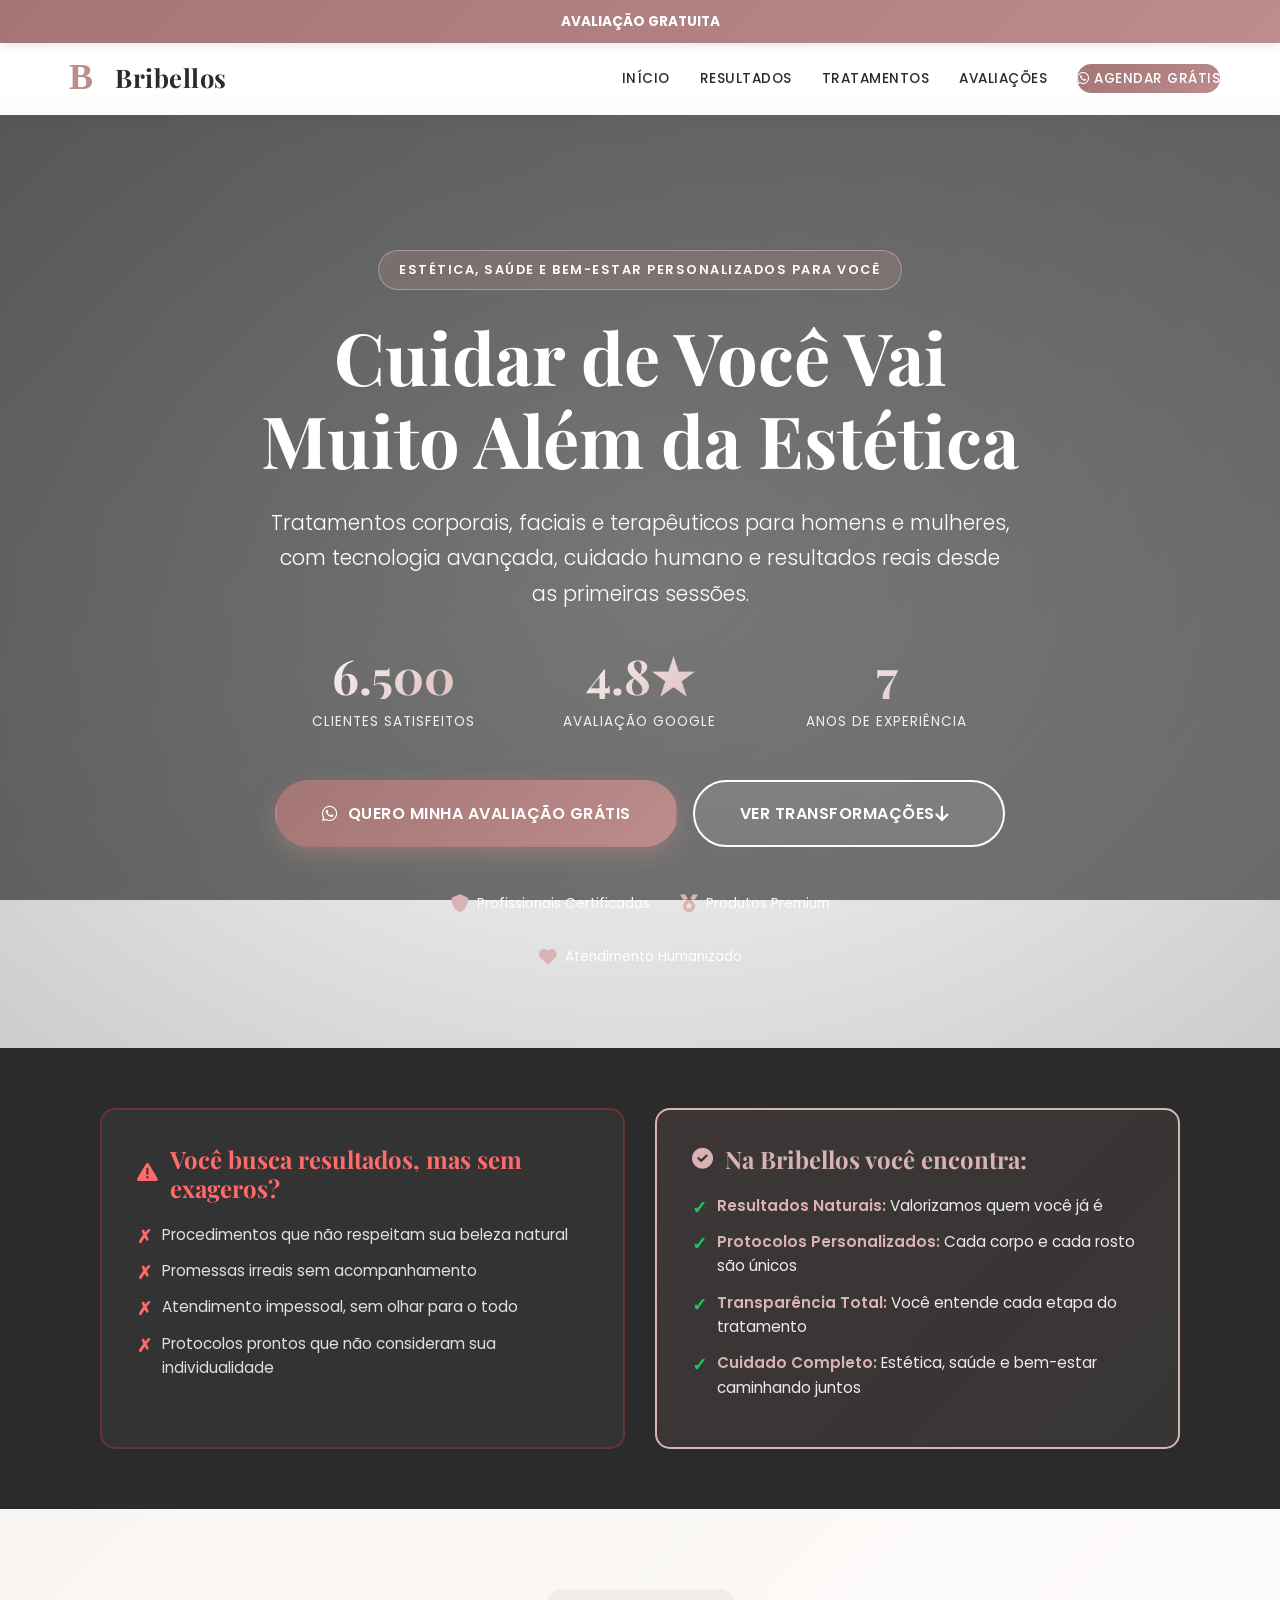
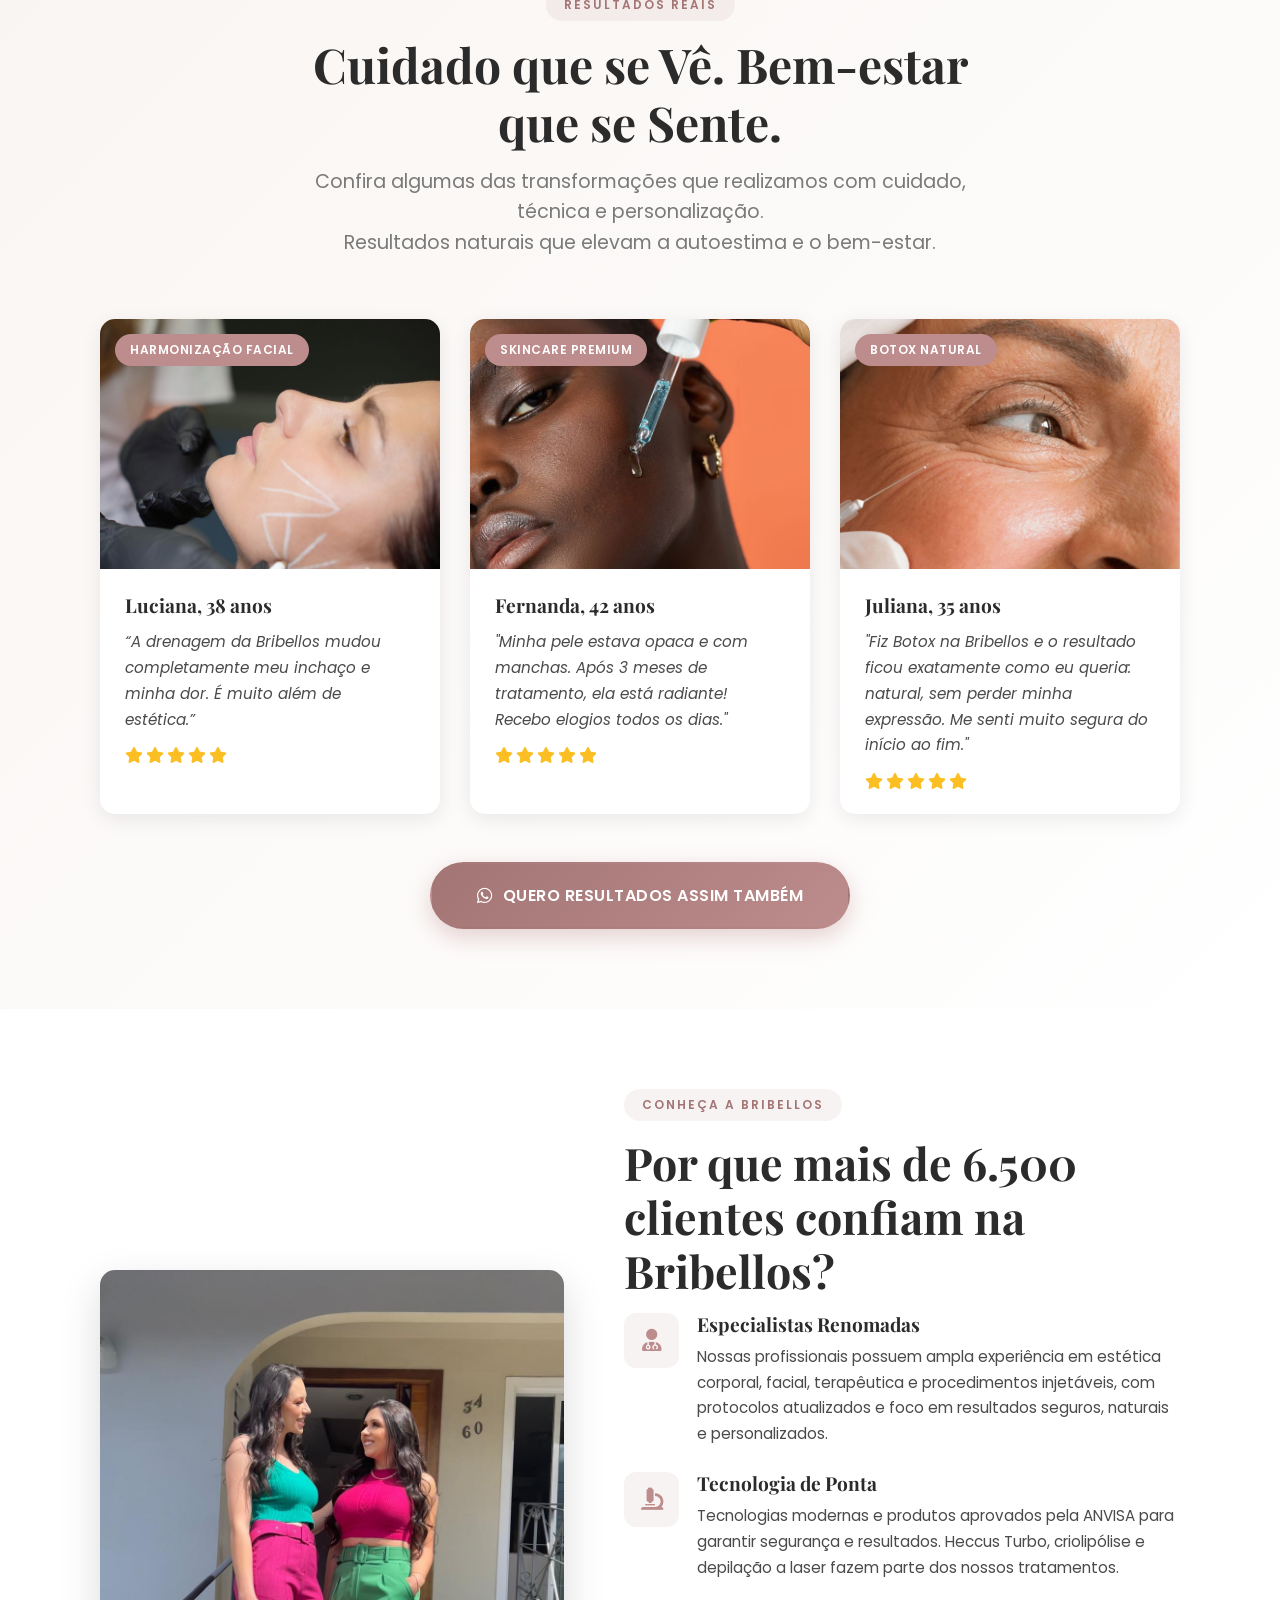
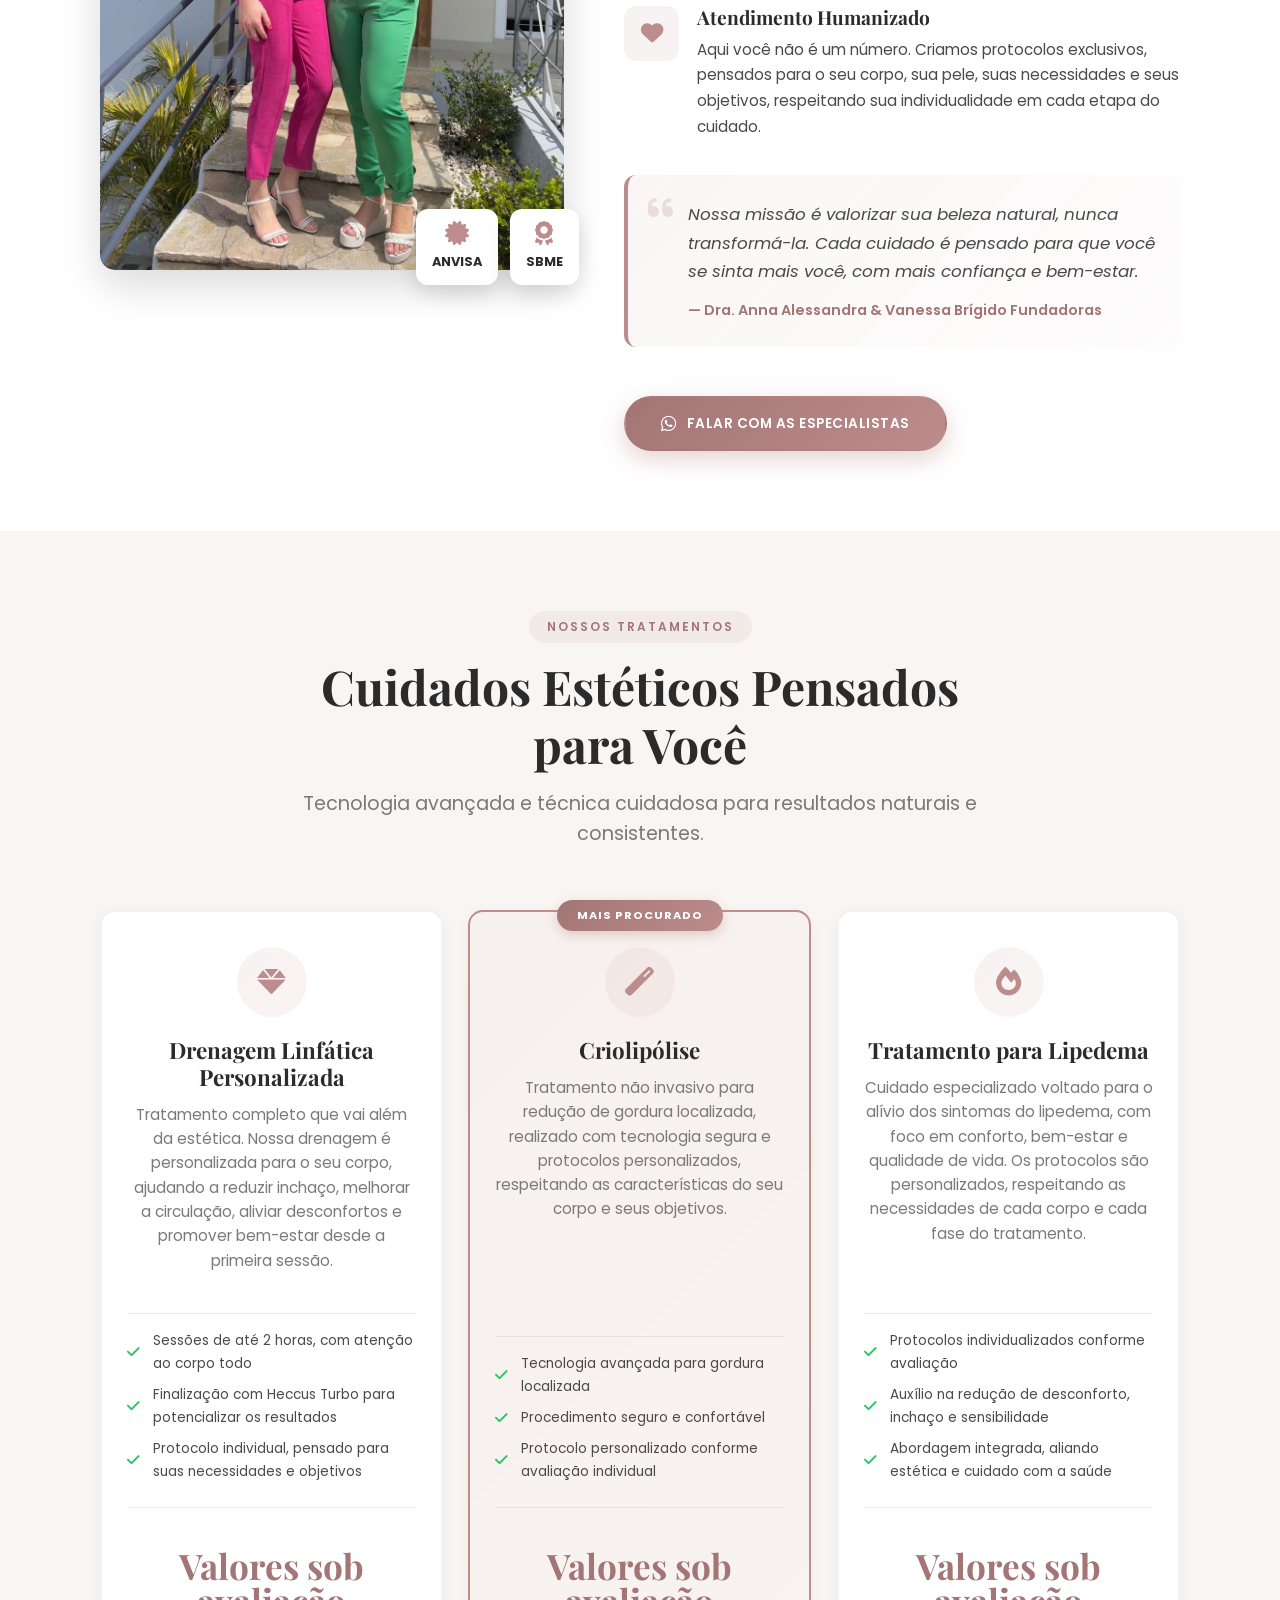
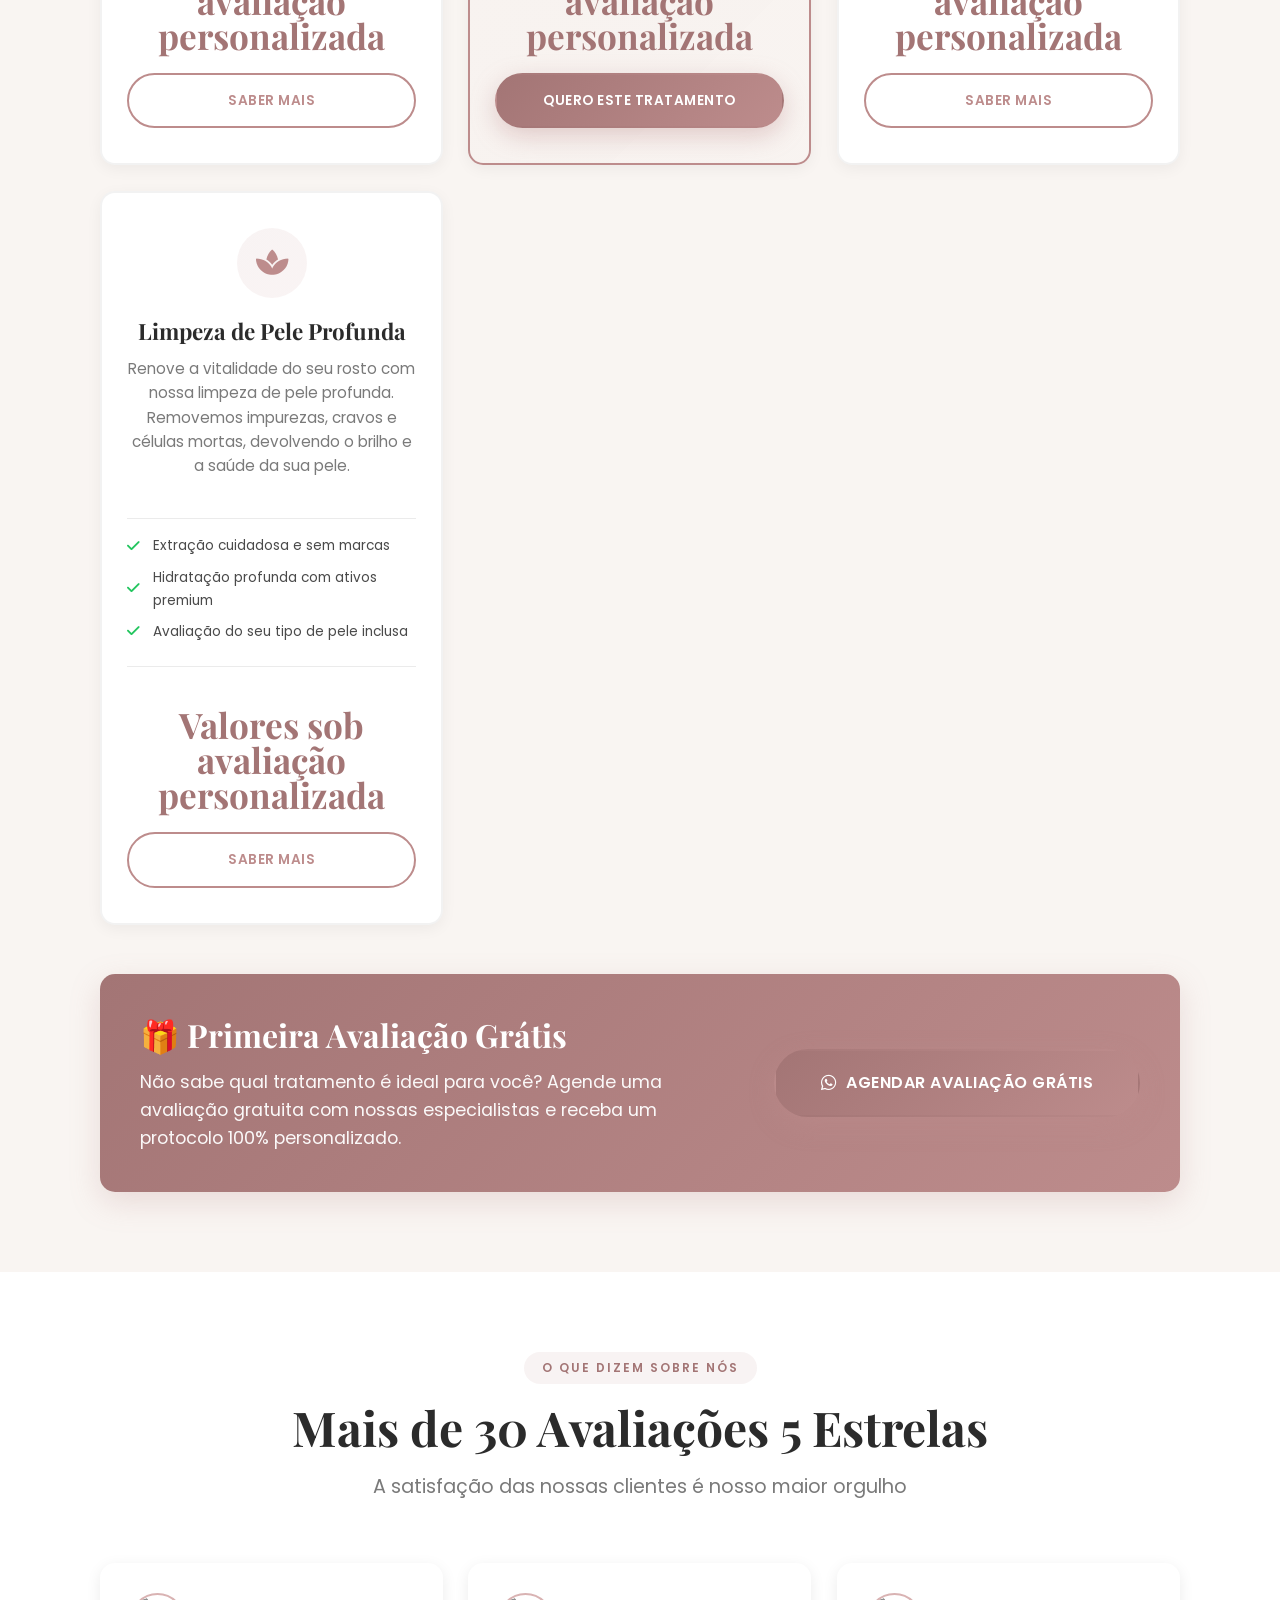
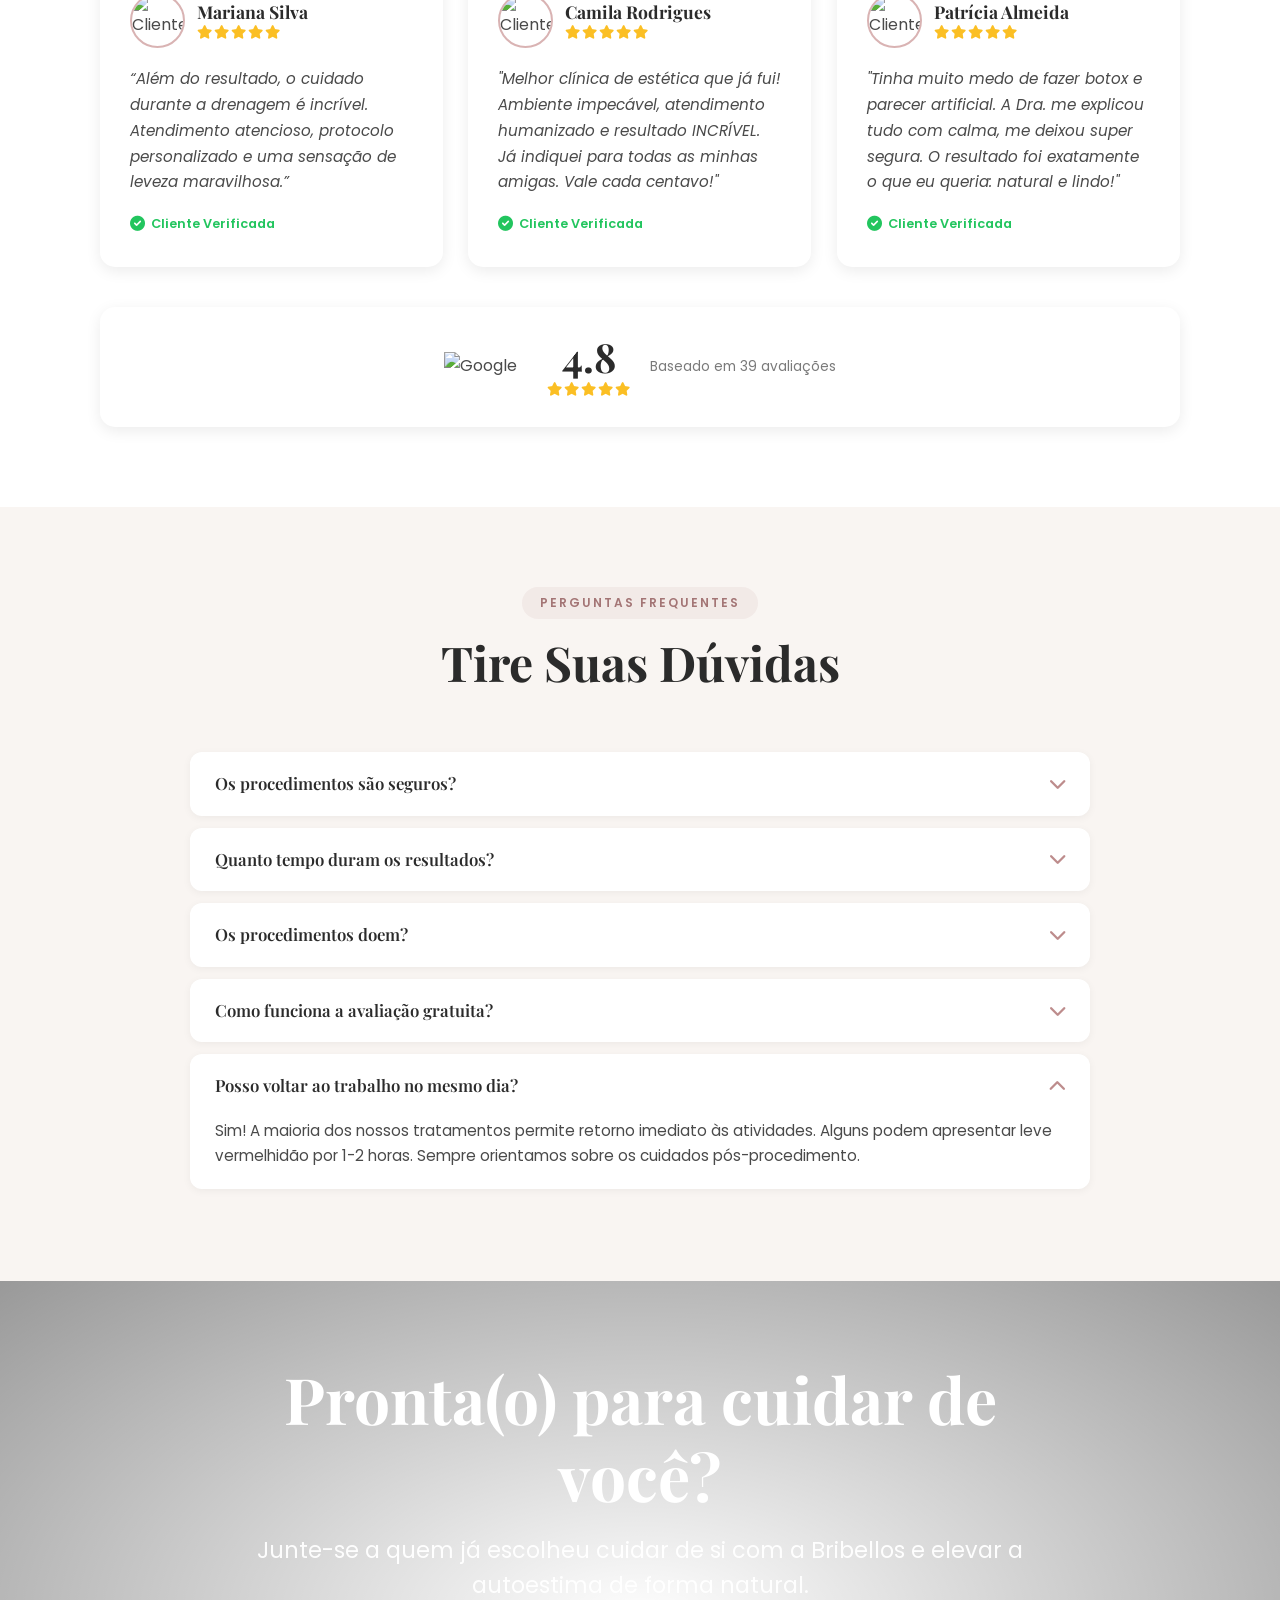
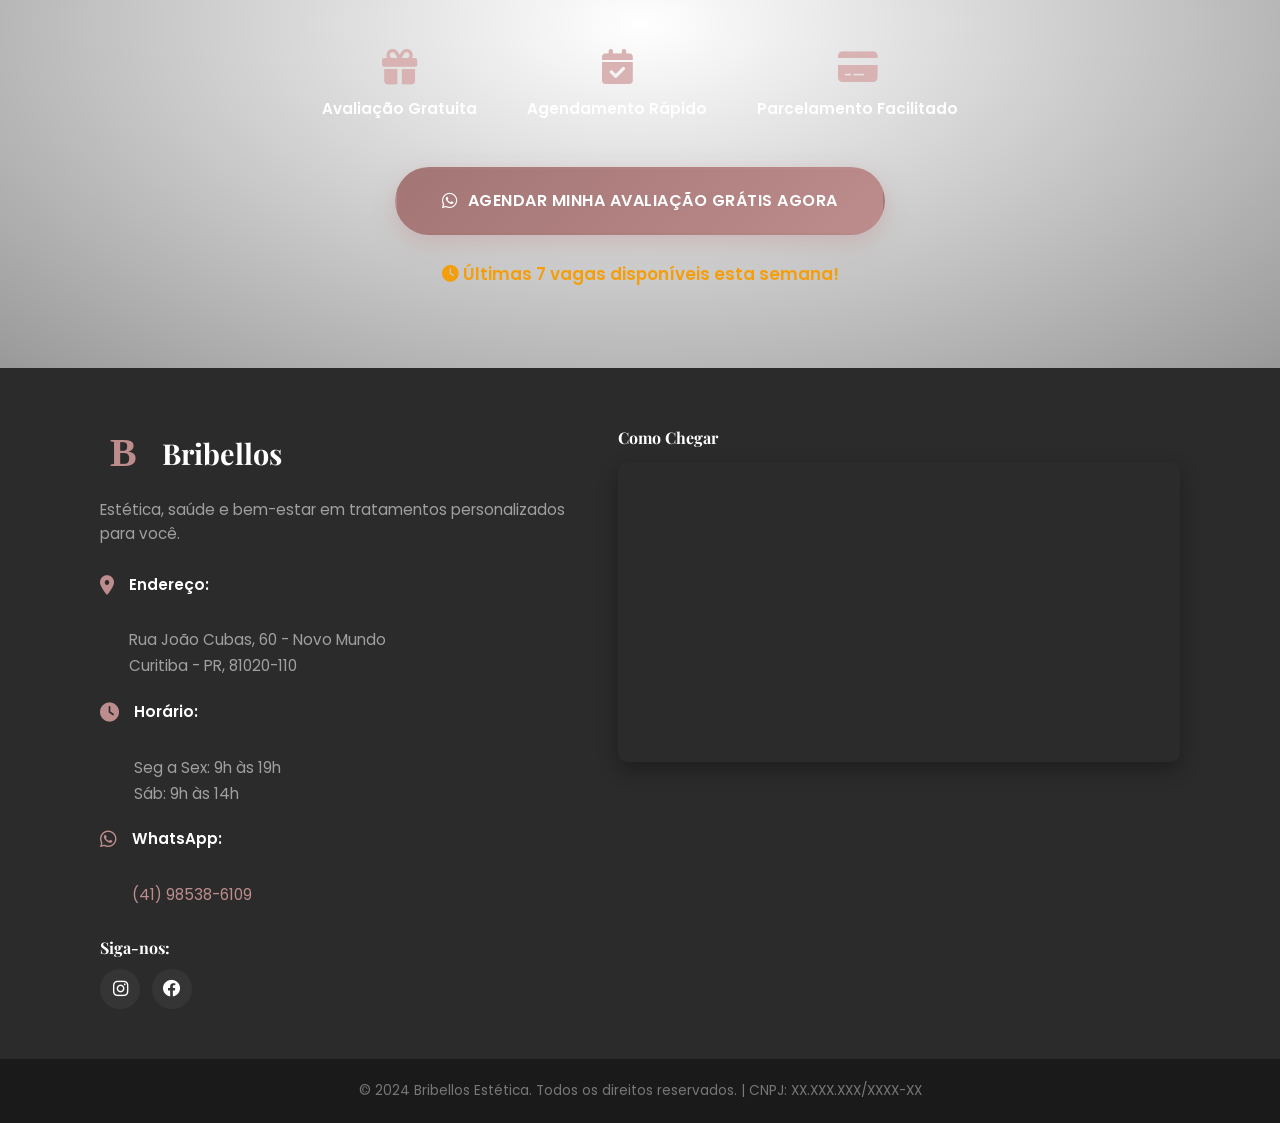
==== commit 26c12de2: "feito" ====
--- a/index.html
+++ b/index.html
@@ -127,7 +127,7 @@
             <div class="results-grid">
                 <div class="result-card reveal-bottom delay-1 active">
                     <div class="result-image">
-                        <img src="https://images.unsplash.com/photo-1515377905703-c4788e51af15?w=600&h=400&fit=crop" alt="Resultado Harmonização Facial">
+                        <img src="images/harm_facial.jpeg" alt="Resultado Harmonização Facial">
                         <span class="result-badge">Harmonização Facial</span>
                     </div>
                     <div class="result-info">
@@ -145,7 +145,7 @@
 
                 <div class="result-card reveal-bottom delay-2 active">
                     <div class="result-image">
-                        <img src="https://images.unsplash.com/photo-1487412947147-5cebf100ffc2?w=600&h=400&fit=crop" alt="Resultado Skincare Premium">
+                       <img src="images/skincare.jpeg" alt="Resultado Skincare Premium">
                         <span class="result-badge">Skincare Premium</span>
                     </div>
                     <div class="result-info">
@@ -163,7 +163,7 @@
 
                 <div class="result-card reveal-bottom delay-3 active">
                     <div class="result-image">
-                        <img src="https://images.unsplash.com/photo-1524502397800-2eeaad7c3fe5?w=600&h=400&fit=crop" alt="Resultado Botox Natural">
+                        <img src="images/botox.jpeg" alt="Resultado Botox Natural">
                         <span class="result-badge">Botox Natural</span>
                     </div>
                     <div class="result-info">
@@ -191,7 +191,7 @@
     <section id="sobre" class="section">
         <div class="container about-grid">
             <div class="about-img reveal-left active">
-                <img src="https://images.unsplash.com/photo-1559839734-2b71ea197ec2?w=800&h=1000&fit=crop" alt="Especialistas Bribellos">
+                <img src="images/tico_e_teco.jpeg" alt="Especialistas Bribellos">
                 <div class="certification-badges">
                     <div class="cert-badge">
                         <i class="fas fa-certificate"></i>
--- a/style.css
+++ b/style.css
@@ -406,7 +406,7 @@
 .hero {
     min-height: 100vh;
     background: linear-gradient(135deg, rgba(43, 43, 43, 0.7) 0%, rgba(74, 74, 74, 0.7) 100%),
-                url('https://images.unsplash.com/photo-1522337660859-02fbefca4702?w=1920&q=80');
+                url('images/clinica.png');
     background-size: cover;
     background-position: center;
     background-attachment: fixed;
@@ -1377,7 +1377,7 @@
 /* --- CTA Final --- */
 .final-cta {
     background: linear-gradient(135deg, rgba(43, 43, 43, 0.9) 0%, rgba(74, 74, 74, 0.9) 100%),
-                url('https://images.unsplash.com/photo-1560066984-138dadb4c035?w=1920&q=80');
+                url('images/clinica_dentro_a.png');
     background-size: cover;
     background-position: center;
     background-attachment: fixed;
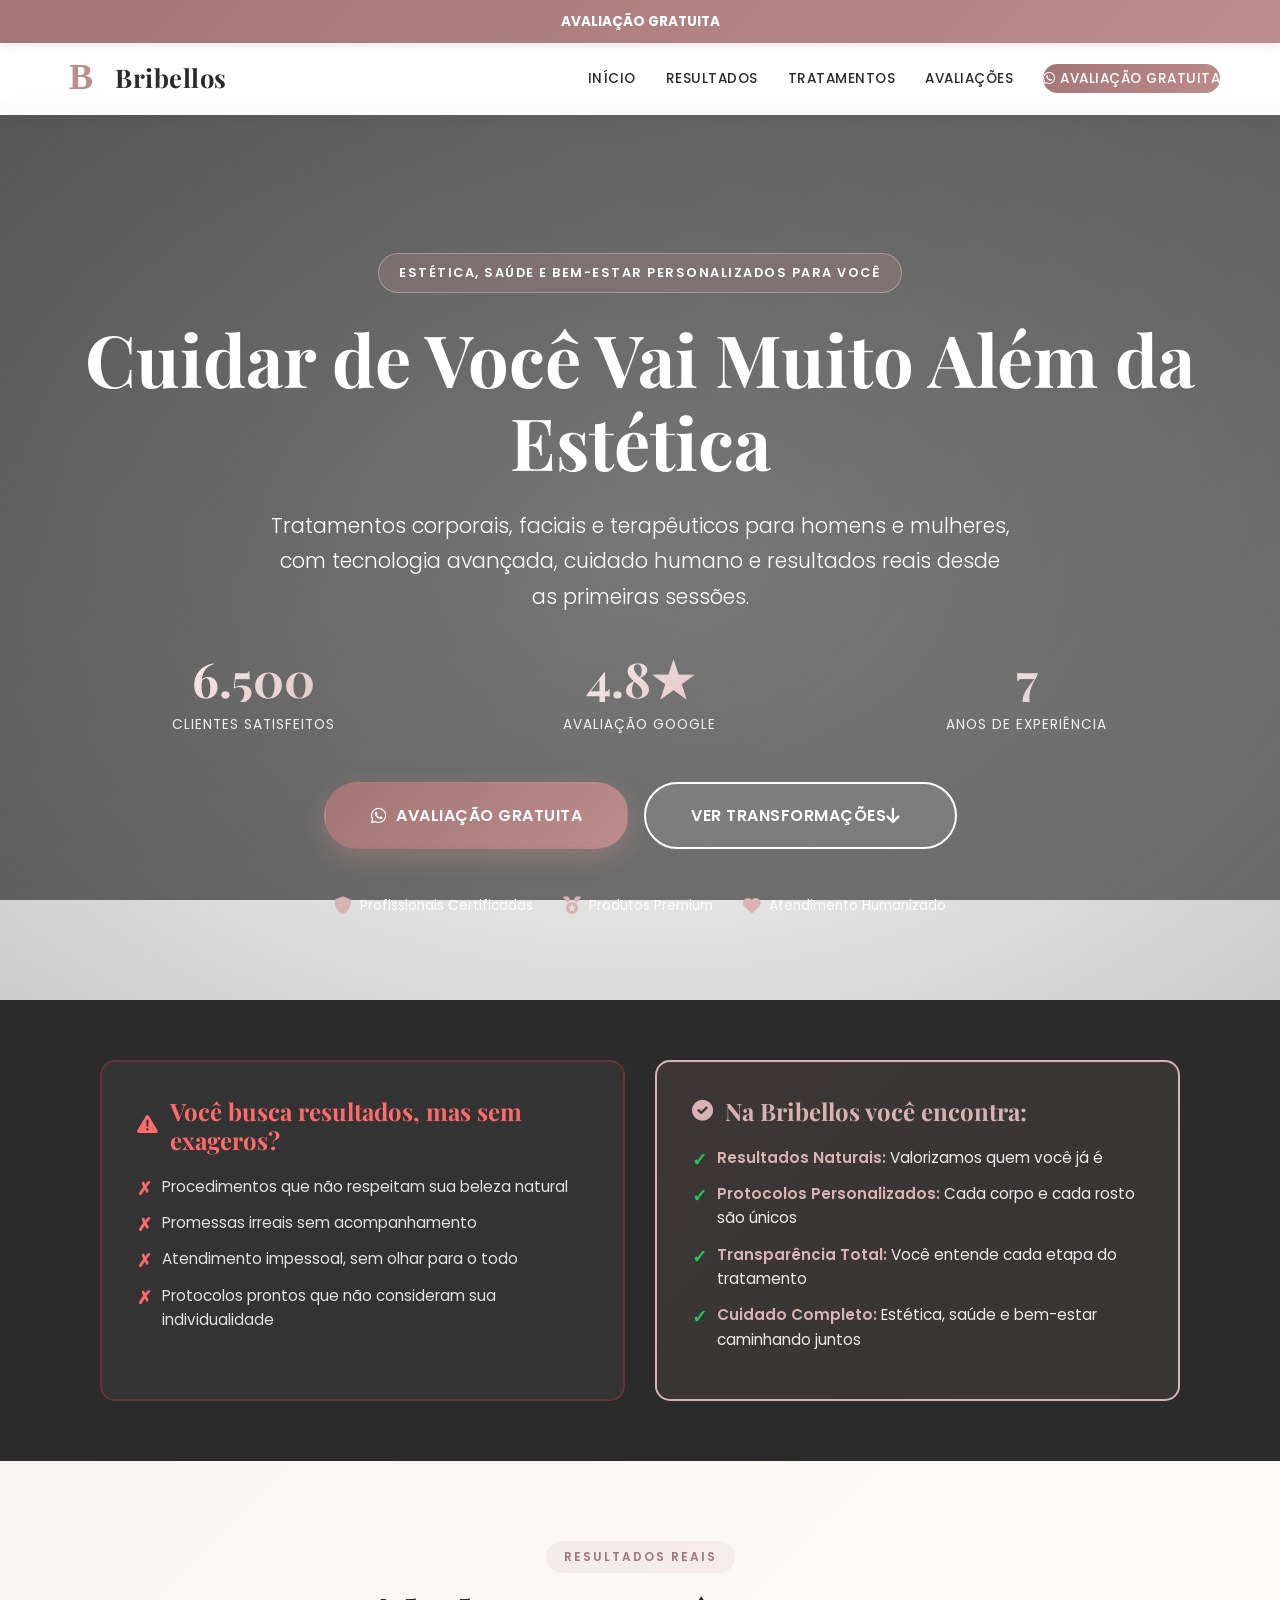
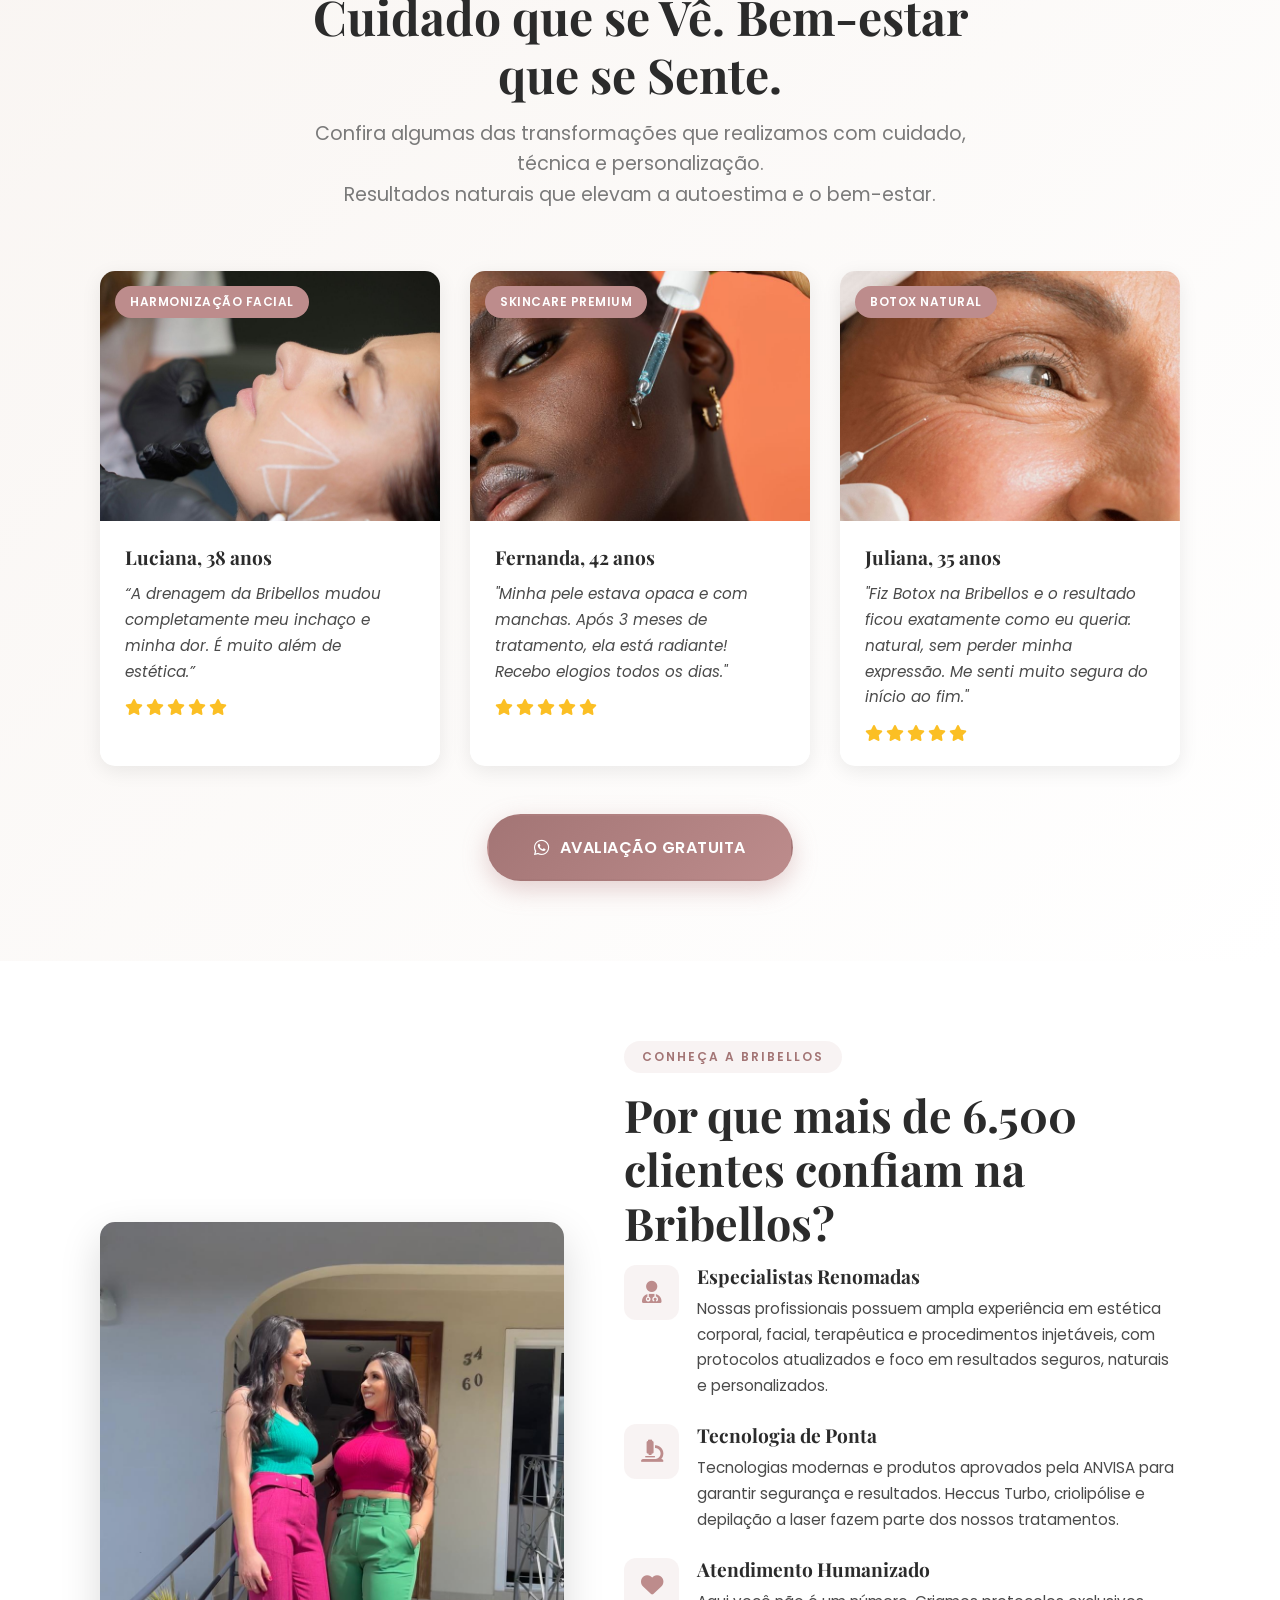
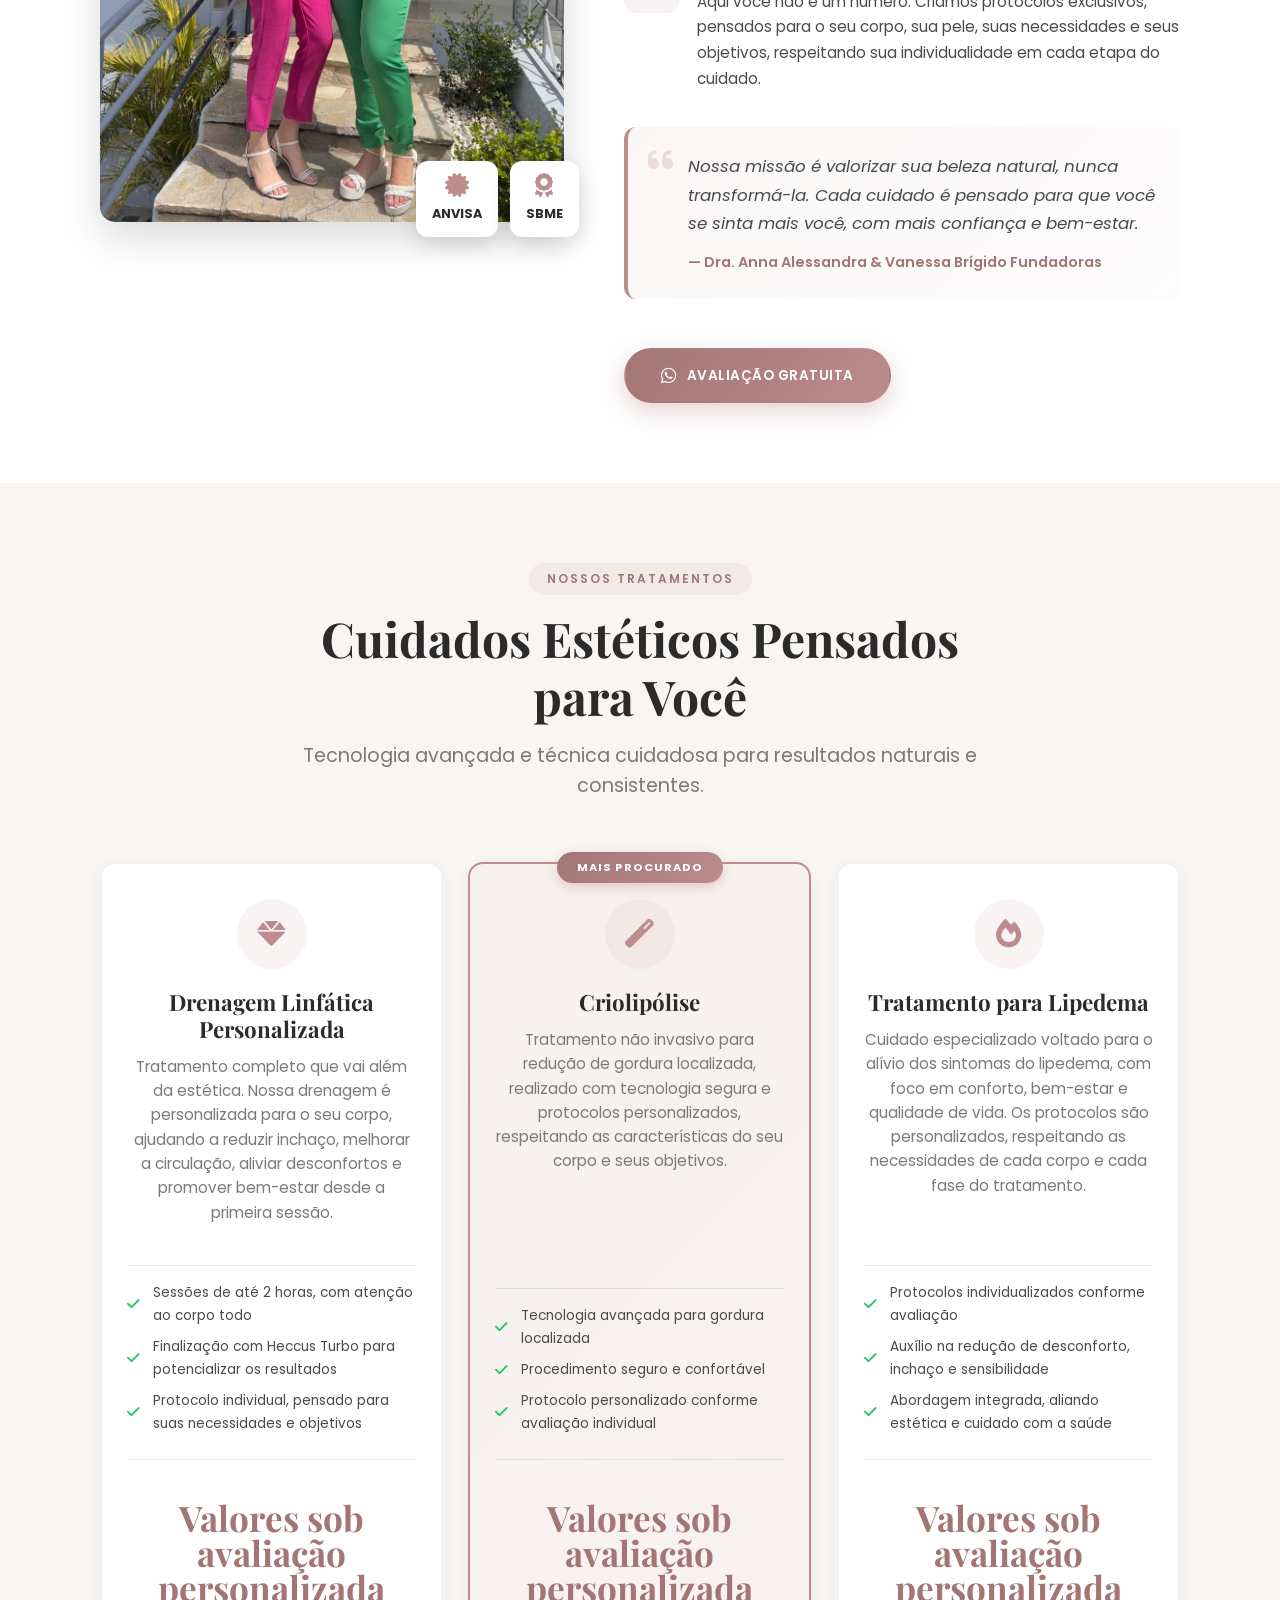
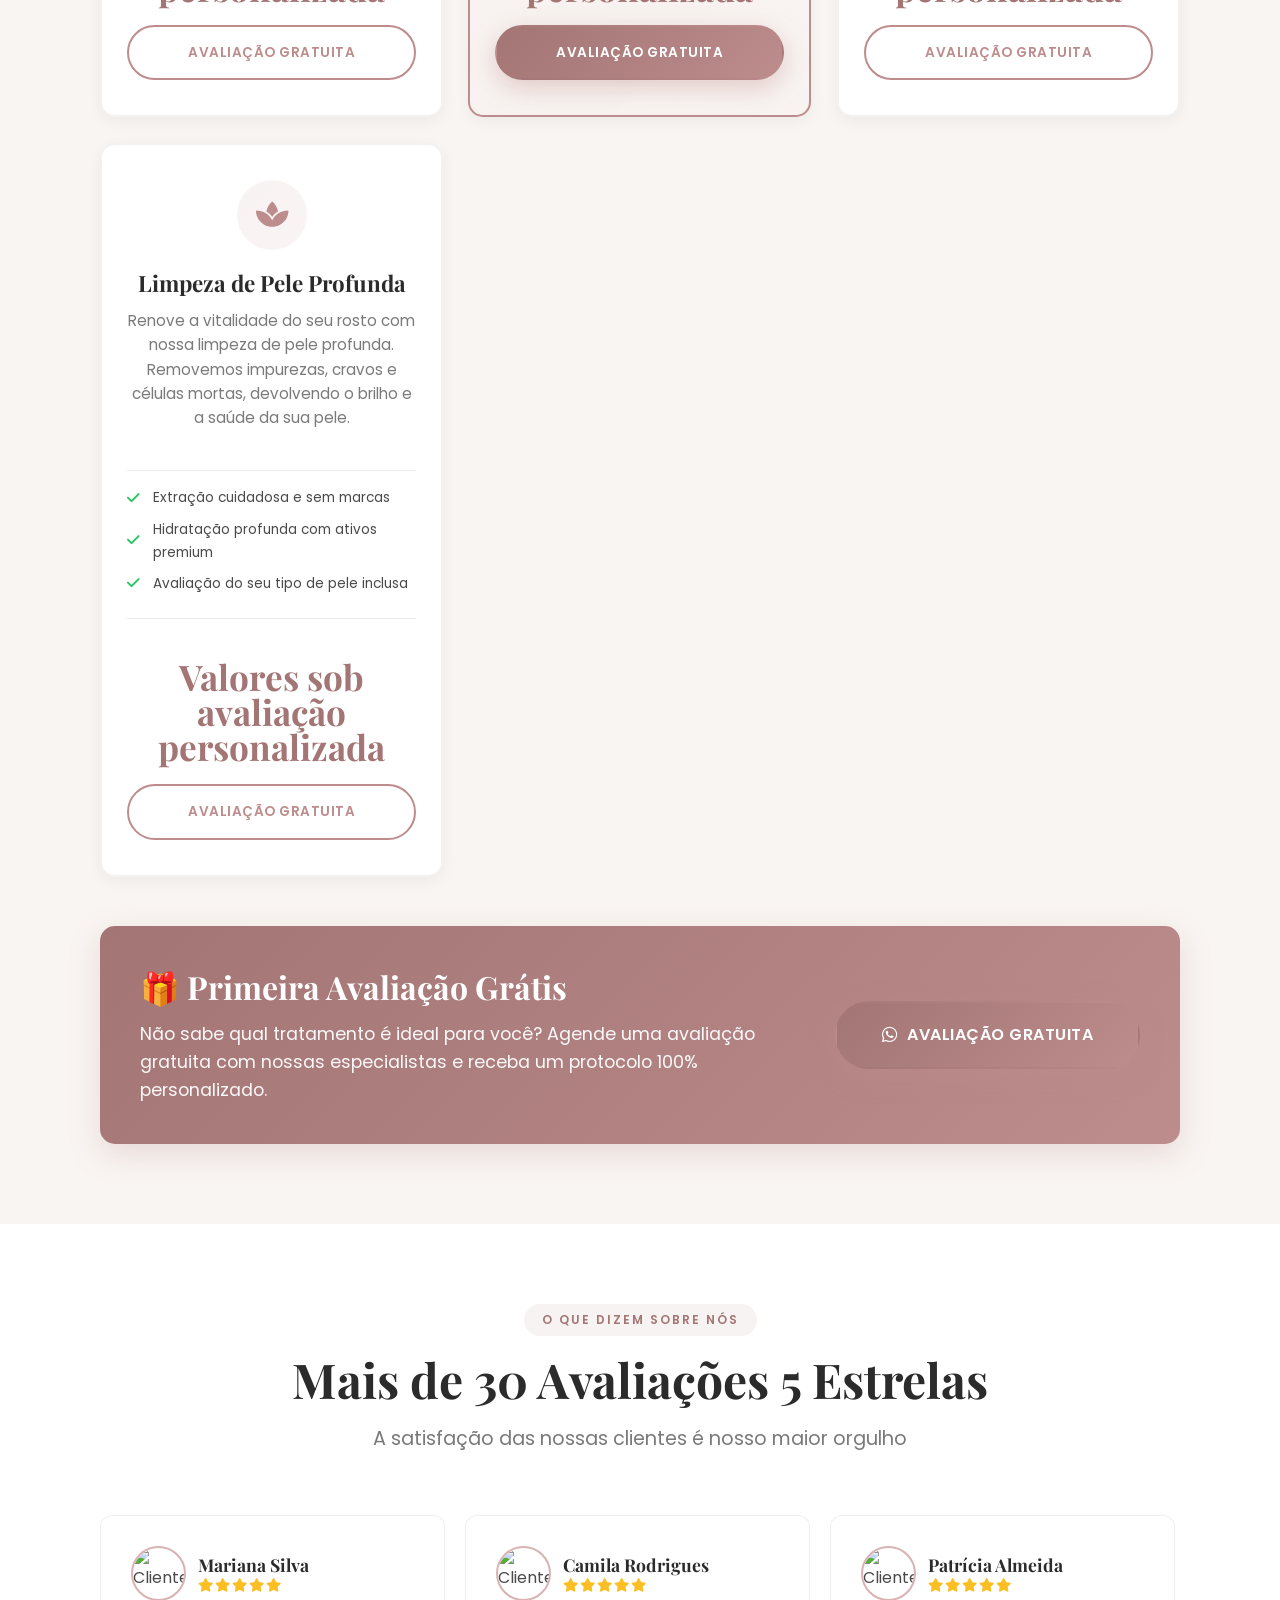
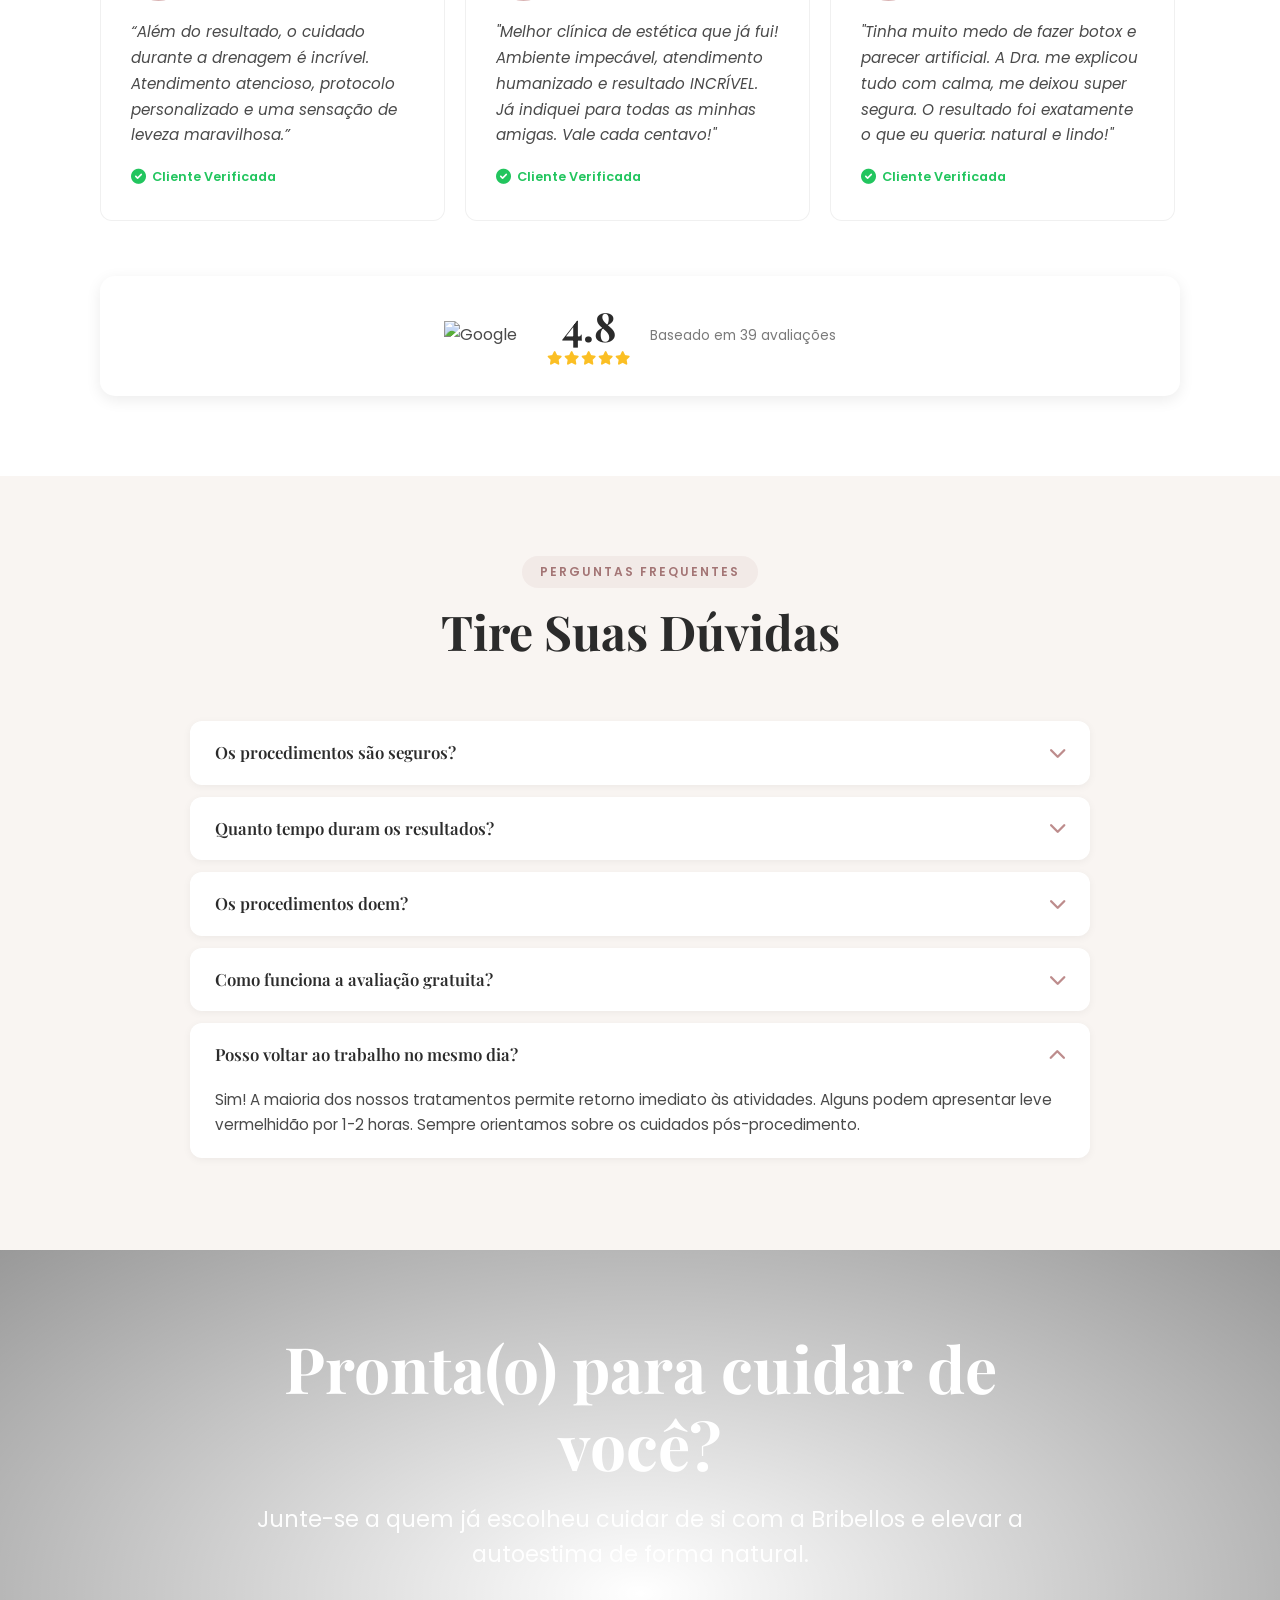
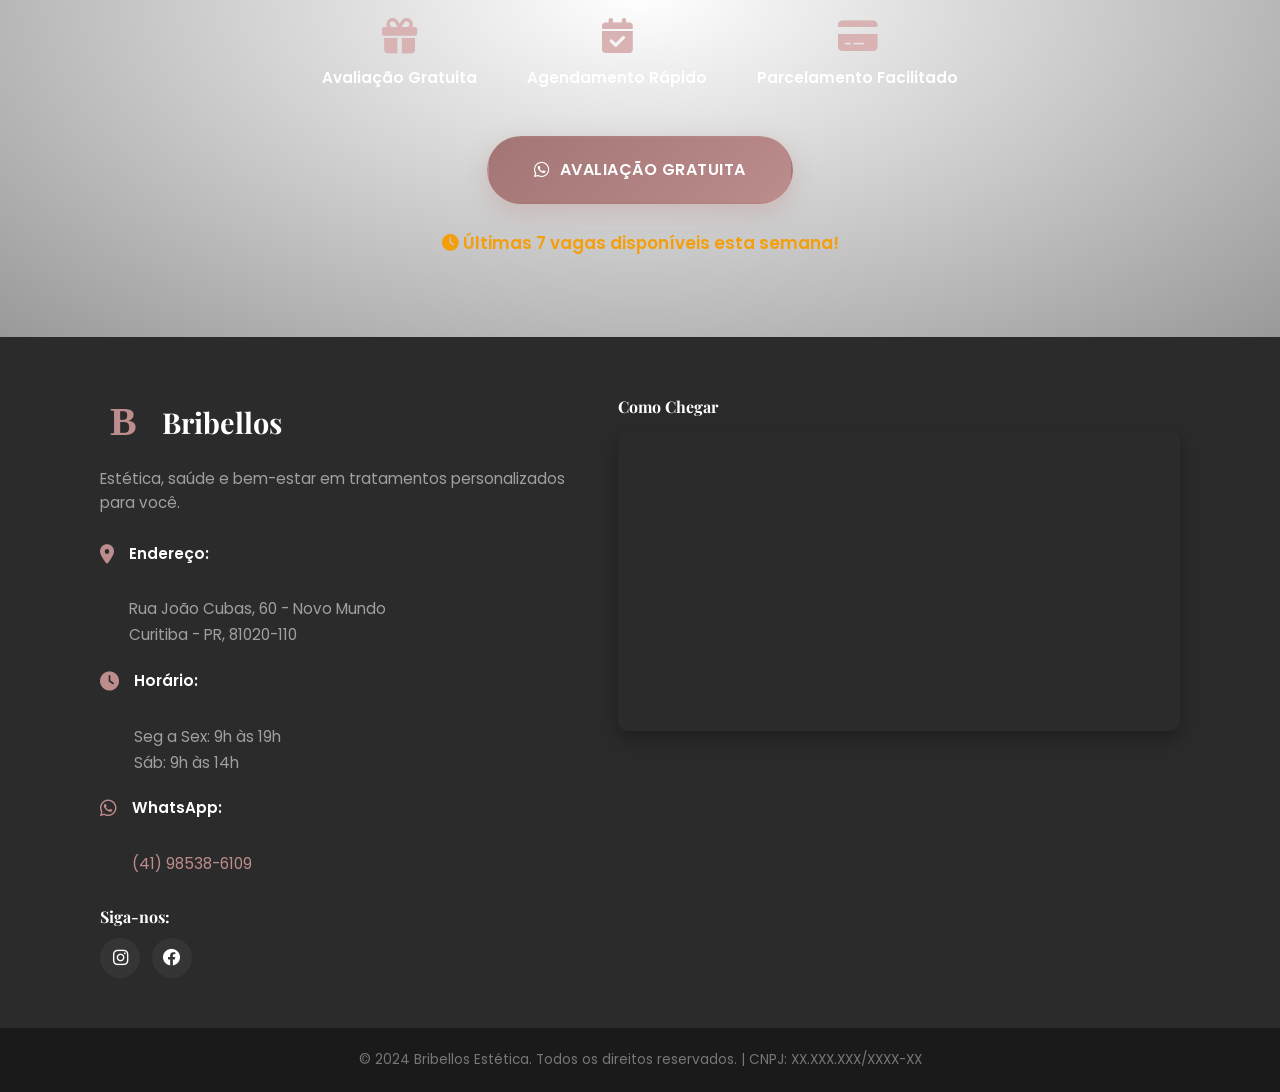
==== commit 633844ab: "a" ====
--- a/index.html
+++ b/index.html
@@ -1,20 +1,38 @@
 <!DOCTYPE html>
 <html lang="pt-br">
+
 <head>
+    <!-- Google Tag Manager -->
+    <script>(function (w, d, s, l, i) {
+            w[l] = w[l] || []; w[l].push({
+                'gtm.start':
+                    new Date().getTime(), event: 'gtm.js'
+            }); var f = d.getElementsByTagName(s)[0],
+                j = d.createElement(s), dl = l != 'dataLayer' ? '&l=' + l : ''; j.async = true; j.src =
+                    'https://www.googletagmanager.com/gtm.js?id=' + i + dl; f.parentNode.insertBefore(j, f);
+        })(window, document, 'script', 'dataLayer', 'GTM-N234S3KX');</script>
+    <!-- End Google Tag Manager -->
     <meta charset="UTF-8">
     <meta name="viewport" content="width=device-width, initial-scale=1.0">
-    <meta name="description" content="Bribellos Estética em Curitiba - Novo Mundo. Transforme sua beleza com especialistas renomadas. Agende sua avaliação gratuita agora!">
+    <meta name="description"
+        content="Bribellos Estética em Curitiba - Novo Mundo. Transforme sua beleza com especialistas renomadas. Agende sua avaliação gratuita agora!">
     <title>Bribellos Estética | Transforme Sua Beleza em Curitiba</title>
-    
+
     <link rel="preconnect" href="https://fonts.googleapis.com">
     <link rel="preconnect" href="https://fonts.gstatic.com" crossorigin>
-    <link href="https://fonts.googleapis.com/css2?family=Playfair+Display:wght@400;600;700&family=Poppins:wght@300;400;500;600;700&display=swap" rel="stylesheet">
-    
+    <link
+        href="https://fonts.googleapis.com/css2?family=Playfair+Display:wght@400;600;700&family=Poppins:wght@300;400;500;600;700&display=swap"
+        rel="stylesheet">
+
     <link rel="stylesheet" href="https://cdnjs.cloudflare.com/ajax/libs/font-awesome/6.0.0/css/all.min.css">
     <link rel="stylesheet" href="style.css">
 </head>
+
 <body>
-
+    <!-- Google Tag Manager (noscript) -->
+    <noscript><iframe src="https://www.googletagmanager.com/ns.html?id=GTM-N234S3KX" height="0" width="0"
+            style="display:none;visibility:hidden"></iframe></noscript>
+    <!-- End Google Tag Manager (noscript) -->
     <div class="urgency-bar">
         <div class="container">
             <p><strong>AVALIAÇÃO GRATUITA</strong></p>
@@ -25,7 +43,8 @@
         <div class="container nav-container">
             <a href="#" class="logo-link">
                 <svg class="logo-svg" viewBox="0 0 100 100" xmlns="http://www.w3.org/2000/svg">
-                    <text x="20" y="75" font-family="'Brush Script MT', cursive" font-size="80" fill="#bd8c8c" font-weight="bold">B</text>
+                    <text x="20" y="75" font-family="'Brush Script MT', cursive" font-size="80" fill="#bd8c8c"
+                        font-weight="bold">B</text>
                 </svg>
                 <span class="brand-name">Bribellos</span>
             </a>
@@ -34,7 +53,7 @@
                 <li><a href="#resultados">Resultados</a></li>
                 <li><a href="#servicos">Tratamentos</a></li>
                 <li><a href="#depoimentos">Avaliações</a></li>
-                <li><a href="#contato" class="btn-nav"><i class="fab fa-whatsapp"></i> Agendar Grátis</a></li>
+                <li><a href="#contato" class="btn-nav"><i class="fab fa-whatsapp"></i> AVALIAÇÃO GRATUITA</a></li>
             </ul>
             <div class="hamburger">
                 <div class="line"></div>
@@ -49,8 +68,9 @@
         <div class="container hero-content">
             <span class="badge fade-up active">Estética, Saúde e Bem-Estar Personalizados para Você</span>
             <h1 class="fade-up delay-1 active"><strong>Cuidar de Você Vai Muito Além da Estética</strong></h1>
-            <p class="fade-up delay-2 active">Tratamentos corporais, faciais e terapêuticos para homens e mulheres, com tecnologia avançada, cuidado humano e resultados reais desde as primeiras sessões.</p>
-            
+            <p class="fade-up delay-2 active">Tratamentos corporais, faciais e terapêuticos para homens e mulheres, com
+                tecnologia avançada, cuidado humano e resultados reais desde as primeiras sessões.</p>
+
             <div class="hero-stats fade-up delay-3 active">
                 <div class="stat-item">
                     <span class="stat-number animated">6.500</span>
@@ -67,8 +87,9 @@
             </div>
 
             <div class="hero-btns fade-up delay-4 active">
-                <a href="https://wa.me/5541985386109?text=Olá! Quero agendar minha avaliação GRATUITA na Bribellos! 💎" target="_blank" class="btn btn-primary big-btn pulse">
-                    <i class="fab fa-whatsapp"></i> Quero Minha Avaliação Grátis
+                <a href="https://wa.me/5541985386109?text=Olá! Quero agendar minha avaliação GRATUITA na Bribellos! 💎"
+                    target="_blank" class="btn btn-primary big-btn pulse">
+                    <i class="fab fa-whatsapp"></i> AVALIAÇÃO GRATUITA
                 </a>
                 <a href="#resultados" class="btn btn-outline-light big-btn">
                     Ver Transformações <i class="fas fa-arrow-down"></i>
@@ -103,7 +124,7 @@
                     <li>Protocolos prontos que não consideram sua individualidade</li>
                 </ul>
             </div>
-            
+
             <div class="solution-box reveal-right active">
                 <h3><i class="fas fa-check-circle"></i> Na Bribellos você encontra:</h3>
                 <ul>
@@ -121,7 +142,8 @@
             <div class="section-header reveal-bottom active">
                 <span class="section-badge">Resultados Reais</span>
                 <h2 class="section-title">Cuidado que se Vê. Bem-estar que se Sente.</h2>
-                <p>Confira algumas das transformações que realizamos com cuidado, técnica e personalização.<br>Resultados naturais que elevam a autoestima e o bem-estar.</p>
+                <p>Confira algumas das transformações que realizamos com cuidado, técnica e
+                    personalização.<br>Resultados naturais que elevam a autoestima e o bem-estar.</p>
             </div>
 
             <div class="results-grid">
@@ -132,7 +154,8 @@
                     </div>
                     <div class="result-info">
                         <h4>Luciana, 38 anos</h4>
-                        <p>“A drenagem da Bribellos mudou completamente meu inchaço e minha dor. É muito além de estética.”</p>
+                        <p>“A drenagem da Bribellos mudou completamente meu inchaço e minha dor. É muito além de
+                            estética.”</p>
                         <div class="result-rating">
                             <i class="fas fa-star"></i>
                             <i class="fas fa-star"></i>
@@ -145,12 +168,13 @@
 
                 <div class="result-card reveal-bottom delay-2 active">
                     <div class="result-image">
-                       <img src="images/skincare.jpeg" alt="Resultado Skincare Premium">
+                        <img src="images/skincare.jpeg" alt="Resultado Skincare Premium">
                         <span class="result-badge">Skincare Premium</span>
                     </div>
                     <div class="result-info">
                         <h4>Fernanda, 42 anos</h4>
-                        <p>"Minha pele estava opaca e com manchas. Após 3 meses de tratamento, ela está radiante! Recebo elogios todos os dias."</p>
+                        <p>"Minha pele estava opaca e com manchas. Após 3 meses de tratamento, ela está radiante! Recebo
+                            elogios todos os dias."</p>
                         <div class="result-rating">
                             <i class="fas fa-star"></i>
                             <i class="fas fa-star"></i>
@@ -168,7 +192,8 @@
                     </div>
                     <div class="result-info">
                         <h4>Juliana, 35 anos</h4>
-                        <p>"Fiz Botox na Bribellos e o resultado ficou exatamente como eu queria: natural, sem perder minha expressão. Me senti muito segura do início ao fim."</p>
+                        <p>"Fiz Botox na Bribellos e o resultado ficou exatamente como eu queria: natural, sem perder
+                            minha expressão. Me senti muito segura do início ao fim."</p>
                         <div class="result-rating">
                             <i class="fas fa-star"></i>
                             <i class="fas fa-star"></i>
@@ -181,8 +206,9 @@
             </div>
 
             <div class="text-center mt-5 reveal-bottom active">
-                <a href="https://wa.me/5541985386109?text=Quero ver mais resultados e agendar minha avaliação!" class="btn btn-primary big-btn">
-                    <i class="fab fa-whatsapp"></i> Quero Resultados Assim Também
+                <a href="https://wa.me/5541985386109?text=Quero ver mais resultados e agendar minha avaliação!"
+                    class="btn btn-primary big-btn">
+                    <i class="fab fa-whatsapp"></i> AVALIAÇÃO GRATUITA
                 </a>
             </div>
         </div>
@@ -206,14 +232,16 @@
             <div class="about-text reveal-right active">
                 <span class="section-badge">Conheça a Bribellos</span>
                 <h2 class="section-title">Por que mais de 6.500 clientes confiam na Bribellos?</h2>
-                
+
                 <div class="value-prop">
                     <div class="value-icon">
                         <i class="fas fa-user-md"></i>
                     </div>
                     <div class="value-content">
                         <h4>Especialistas Renomadas</h4>
-                        <p>Nossas profissionais possuem ampla experiência em estética corporal, facial, terapêutica e procedimentos injetáveis, com protocolos atualizados e foco em resultados seguros, naturais e personalizados.</p>
+                        <p>Nossas profissionais possuem ampla experiência em estética corporal, facial, terapêutica e
+                            procedimentos injetáveis, com protocolos atualizados e foco em resultados seguros, naturais
+                            e personalizados.</p>
                     </div>
                 </div>
 
@@ -223,7 +251,8 @@
                     </div>
                     <div class="value-content">
                         <h4>Tecnologia de Ponta</h4>
-                        <p>Tecnologias modernas e produtos aprovados pela ANVISA para garantir segurança e resultados. Heccus Turbo, criolipólise e depilação a laser fazem parte dos nossos tratamentos.</p>
+                        <p>Tecnologias modernas e produtos aprovados pela ANVISA para garantir segurança e resultados.
+                            Heccus Turbo, criolipólise e depilação a laser fazem parte dos nossos tratamentos.</p>
                     </div>
                 </div>
 
@@ -233,18 +262,22 @@
                     </div>
                     <div class="value-content">
                         <h4>Atendimento Humanizado</h4>
-                        <p>Aqui você não é um número. Criamos protocolos exclusivos, pensados para o seu corpo, sua pele, suas necessidades e seus objetivos, respeitando sua individualidade em cada etapa do cuidado.</p>
+                        <p>Aqui você não é um número. Criamos protocolos exclusivos, pensados para o seu corpo, sua
+                            pele, suas necessidades e seus objetivos, respeitando sua individualidade em cada etapa do
+                            cuidado.</p>
                     </div>
                 </div>
 
                 <div class="highlight-box">
                     <i class="fas fa-quote-left"></i>
-                    <p>Nossa missão é valorizar sua beleza natural, nunca transformá-la. Cada cuidado é pensado para que você se sinta mais você, com mais confiança e bem-estar.</p>
+                    <p>Nossa missão é valorizar sua beleza natural, nunca transformá-la. Cada cuidado é pensado para que
+                        você se sinta mais você, com mais confiança e bem-estar.</p>
                     <span class="author">— Dra. Anna Alessandra & Vanessa Brígido Fundadoras</span>
                 </div>
 
-                <a href="https://wa.me/5541985386109?text=Quero conhecer as especialistas da Bribellos!" class="btn btn-primary mt-4">
-                    <i class="fab fa-whatsapp"></i> Falar com as Especialistas
+                <a href="https://wa.me/5541985386109?text=Quero conhecer as especialistas da Bribellos!"
+                    class="btn btn-primary mt-4">
+                    <i class="fab fa-whatsapp"></i> AVALIAÇÃO GRATUITA
                 </a>
             </div>
         </div>
@@ -264,17 +297,22 @@
                         <i class="fas fa-gem"></i>
                     </div>
                     <h3>Drenagem Linfática Personalizada</h3>
-                    <p>Tratamento completo que vai além da estética. Nossa drenagem é personalizada para o seu corpo, ajudando a reduzir inchaço, melhorar a circulação, aliviar desconfortos e promover bem-estar desde a primeira sessão.</p>
+                    <p>Tratamento completo que vai além da estética. Nossa drenagem é personalizada para o seu corpo,
+                        ajudando a reduzir inchaço, melhorar a circulação, aliviar desconfortos e promover bem-estar
+                        desde a primeira sessão.</p>
                     <ul class="service-benefits">
                         <li><i class="fas fa-check"></i> Sessões de até 2 horas, com atenção ao corpo todo</li>
-                        <li><i class="fas fa-check"></i> Finalização com Heccus Turbo para potencializar os resultados</li>
-                        <li><i class="fas fa-check"></i> Protocolo individual, pensado para suas necessidades e objetivos</li>
+                        <li><i class="fas fa-check"></i> Finalização com Heccus Turbo para potencializar os resultados
+                        </li>
+                        <li><i class="fas fa-check"></i> Protocolo individual, pensado para suas necessidades e
+                            objetivos</li>
                     </ul>
                     <div class="service-price">
                         <span class="price"><strong>Valores sob avaliação personalizada</strong></span>
                     </div>
-                    <a href="https://wa.me/5541985386109?text=Quero saber mais sobre Harmonização Facial!" class="btn btn-outline-primary">
-                        Saber Mais
+                    <a href="https://wa.me/5541985386109?text=Quero saber mais sobre Harmonização Facial!"
+                        class="btn btn-outline-primary">
+                        AVALIAÇÃO GRATUITA
                     </a>
                 </div>
 
@@ -284,7 +322,8 @@
                         <i class="fas fa-magic"></i>
                     </div>
                     <h3>Criolipólise</h3>
-                    <p>Tratamento não invasivo para redução de gordura localizada, realizado com tecnologia segura e protocolos personalizados, respeitando as características do seu corpo e seus objetivos.</p>
+                    <p>Tratamento não invasivo para redução de gordura localizada, realizado com tecnologia segura e
+                        protocolos personalizados, respeitando as características do seu corpo e seus objetivos.</p>
                     <ul class="service-benefits">
                         <li><i class="fas fa-check"></i> Tecnologia avançada para gordura localizada</li>
                         <li><i class="fas fa-check"></i> Procedimento seguro e confortável</li>
@@ -294,7 +333,7 @@
                         <span class="price"><strong>Valores sob avaliação personalizada</strong></span>
                     </div>
                     <a href="https://wa.me/5541985386109?text=Quero fazer Botox na Bribellos!" class="btn btn-primary">
-                        Quero Este Tratamento
+                        AVALIAÇÃO GRATUITA
                     </a>
                 </div>
 
@@ -303,17 +342,21 @@
                         <i class="fas fa-fire"></i>
                     </div>
                     <h3>Tratamento para Lipedema</h3>
-                    <p>Cuidado especializado voltado para o alívio dos sintomas do lipedema, com foco em conforto, bem-estar e qualidade de vida. Os protocolos são personalizados, respeitando as necessidades de cada corpo e cada fase do tratamento.</p>
+                    <p>Cuidado especializado voltado para o alívio dos sintomas do lipedema, com foco em conforto,
+                        bem-estar e qualidade de vida. Os protocolos são personalizados, respeitando as necessidades de
+                        cada corpo e cada fase do tratamento.</p>
                     <ul class="service-benefits">
                         <li><i class="fas fa-check"></i> Protocolos individualizados conforme avaliação</li>
                         <li><i class="fas fa-check"></i> Auxílio na redução de desconforto, inchaço e sensibilidade</li>
-                        <li><i class="fas fa-check"></i> Abordagem integrada, aliando estética e cuidado com a saúde</li>
+                        <li><i class="fas fa-check"></i> Abordagem integrada, aliando estética e cuidado com a saúde
+                        </li>
                     </ul>
                     <div class="service-price">
                         <span class="price"><strong>Valores sob avaliação personalizada</strong></span>
                     </div>
-                    <a href="https://wa.me/5541985386109?text=Quero conhecer os Bioestimuladores!" class="btn btn-outline-primary">
-                        Saber Mais
+                    <a href="https://wa.me/5541985386109?text=Quero conhecer os Bioestimuladores!"
+                        class="btn btn-outline-primary">
+                        AVALIAÇÃO GRATUITA
                     </a>
                 </div>
 
@@ -322,7 +365,8 @@
                         <i class="fas fa-spa"></i>
                     </div>
                     <h3>Limpeza de Pele Profunda</h3>
-                    <p>Renove a vitalidade do seu rosto com nossa limpeza de pele profunda. Removemos impurezas, cravos e células mortas, devolvendo o brilho e a saúde da sua pele.</p>
+                    <p>Renove a vitalidade do seu rosto com nossa limpeza de pele profunda. Removemos impurezas, cravos
+                        e células mortas, devolvendo o brilho e a saúde da sua pele.</p>
                     <ul class="service-benefits">
                         <li><i class="fas fa-check"></i> Extração cuidadosa e sem marcas</li>
                         <li><i class="fas fa-check"></i> Hidratação profunda com ativos premium</li>
@@ -331,17 +375,20 @@
                     <div class="service-price">
                         <span class="price"><strong>Valores sob avaliação personalizada</strong></span>
                     </div>
-                    <a href="https://wa.me/5541985386109?text=Quero um Skincare na Bribellos!" class="btn btn-outline-primary">Saber Mais</a>
+                    <a href="https://wa.me/5541985386109?text=Quero um Skincare na Bribellos!"
+                        class="btn btn-outline-primary">AVALIAÇÃO GRATUITA</a>
                 </div>
             </div>
 
             <div class="cta-box reveal-bottom active">
                 <div class="cta-content">
                     <h3>🎁 Primeira Avaliação Grátis</h3>
-                    <p>Não sabe qual tratamento é ideal para você? Agende uma avaliação gratuita com nossas especialistas e receba um protocolo 100% personalizado.</p>
-                </div>
-                <a href="https://wa.me/5541985386109?text=Quero minha avaliação GRATUITA!" class="btn btn-primary big-btn pulse">
-                    <i class="fab fa-whatsapp"></i> Agendar Avaliação Grátis
+                    <p>Não sabe qual tratamento é ideal para você? Agende uma avaliação gratuita com nossas
+                        especialistas e receba um protocolo 100% personalizado.</p>
+                </div>
+                <a href="https://wa.me/5541985386109?text=Quero minha avaliação GRATUITA!"
+                    class="btn btn-primary big-btn pulse">
+                    <i class="fab fa-whatsapp"></i> AVALIAÇÃO GRATUITA
                 </a>
             </div>
         </div>
@@ -370,7 +417,8 @@
                             </div>
                         </div>
                     </div>
-                    <p>“Além do resultado, o cuidado durante a drenagem é incrível. Atendimento atencioso, protocolo personalizado e uma sensação de leveza maravilhosa.”</p>
+                    <p>“Além do resultado, o cuidado durante a drenagem é incrível. Atendimento atencioso, protocolo
+                        personalizado e uma sensação de leveza maravilhosa.”</p>
                     <span class="verified"><i class="fas fa-check-circle"></i> Cliente Verificada</span>
                 </div>
 
@@ -388,7 +436,8 @@
                             </div>
                         </div>
                     </div>
-                    <p>"Melhor clínica de estética que já fui! Ambiente impecável, atendimento humanizado e resultado INCRÍVEL. Já indiquei para todas as minhas amigas. Vale cada centavo!"</p>
+                    <p>"Melhor clínica de estética que já fui! Ambiente impecável, atendimento humanizado e resultado
+                        INCRÍVEL. Já indiquei para todas as minhas amigas. Vale cada centavo!"</p>
                     <span class="verified"><i class="fas fa-check-circle"></i> Cliente Verificada</span>
                 </div>
 
@@ -406,13 +455,15 @@
                             </div>
                         </div>
                     </div>
-                    <p>"Tinha muito medo de fazer botox e parecer artificial. A Dra. me explicou tudo com calma, me deixou super segura. O resultado foi exatamente o que eu queria: natural e lindo!"</p>
+                    <p>"Tinha muito medo de fazer botox e parecer artificial. A Dra. me explicou tudo com calma, me
+                        deixou super segura. O resultado foi exatamente o que eu queria: natural e lindo!"</p>
                     <span class="verified"><i class="fas fa-check-circle"></i> Cliente Verificada</span>
                 </div>
             </div>
 
             <div class="google-review reveal-bottom active">
-                <img src="https://upload.wikimedia.org/wikipedia/commons/2/2f/Google_2015_logo.svg" alt="Google" style="height: 30px;">
+                <img src="https://upload.wikimedia.org/wikipedia/commons/2/2f/Google_2015_logo.svg" alt="Google"
+                    style="height: 30px;">
                 <div class="google-stats">
                     <div class="google-rating">
                         <span class="rating-number">4.8</span>
@@ -444,7 +495,9 @@
                         <i class="fas fa-chevron-down"></i>
                     </div>
                     <div class="faq-answer">
-                        <p>Sim! Todos os nossos procedimentos são realizados por profissionais certificadas com mais de 7 anos de experiência. Utilizamos apenas produtos aprovados pela ANVISA e seguimos rigorosos protocolos de segurança e higiene.</p>
+                        <p>Sim! Todos os nossos procedimentos são realizados por profissionais certificadas com mais de
+                            7 anos de experiência. Utilizamos apenas produtos aprovados pela ANVISA e seguimos rigorosos
+                            protocolos de segurança e higiene.</p>
                     </div>
                 </div>
 
@@ -454,7 +507,8 @@
                         <i class="fas fa-chevron-down"></i>
                     </div>
                     <div class="faq-answer">
-                        <p>Depende do tratamento: Botox dura 4-6 meses, preenchimentos 12-18 meses, e bioestimuladores até 2 anos. Na avaliação gratuita, explicamos tudo em detalhes.</p>
+                        <p>Depende do tratamento: Botox dura 4-6 meses, preenchimentos 12-18 meses, e bioestimuladores
+                            até 2 anos. Na avaliação gratuita, explicamos tudo em detalhes.</p>
                     </div>
                 </div>
 
@@ -464,7 +518,8 @@
                         <i class="fas fa-chevron-down"></i>
                     </div>
                     <div class="faq-answer">
-                        <p>Utilizamos anestésicos tópicos e técnicas minimamente invasivas para garantir seu conforto. A maioria das nossas clientes relata desconforto mínimo durante os procedimentos.</p>
+                        <p>Utilizamos anestésicos tópicos e técnicas minimamente invasivas para garantir seu conforto. A
+                            maioria das nossas clientes relata desconforto mínimo durante os procedimentos.</p>
                     </div>
                 </div>
 
@@ -474,7 +529,9 @@
                         <i class="fas fa-chevron-down"></i>
                     </div>
                     <div class="faq-answer">
-                        <p>É uma consulta de 30-40 minutos onde analisamos seu rosto/pele, entendemos seus objetivos e criamos um protocolo personalizado. Você sai com um plano de tratamento claro e transparente, sem compromisso.</p>
+                        <p>É uma consulta de 30-40 minutos onde analisamos seu rosto/pele, entendemos seus objetivos e
+                            criamos um protocolo personalizado. Você sai com um plano de tratamento claro e
+                            transparente, sem compromisso.</p>
                     </div>
                 </div>
 
@@ -484,7 +541,9 @@
                         <i class="fas fa-chevron-down"></i>
                     </div>
                     <div class="faq-answer">
-                        <p>Sim! A maioria dos nossos tratamentos permite retorno imediato às atividades. Alguns podem apresentar leve vermelhidão por 1-2 horas. Sempre orientamos sobre os cuidados pós-procedimento.</p>
+                        <p>Sim! A maioria dos nossos tratamentos permite retorno imediato às atividades. Alguns podem
+                            apresentar leve vermelhidão por 1-2 horas. Sempre orientamos sobre os cuidados
+                            pós-procedimento.</p>
                     </div>
                 </div>
             </div>
@@ -495,8 +554,9 @@
         <div class="overlay"></div>
         <div class="container cta-final-content reveal-bottom active">
             <h2>Pronta(o) para cuidar de você?</h2>
-            <p class="cta-subtitle">Junte-se a quem já escolheu cuidar de si com a Bribellos e elevar a autoestima de forma natural.</p>
-            
+            <p class="cta-subtitle">Junte-se a quem já escolheu cuidar de si com a Bribellos e elevar a autoestima de
+                forma natural.</p>
+
             <div class="cta-benefits">
                 <div class="cta-benefit">
                     <i class="fas fa-gift"></i>
@@ -512,8 +572,9 @@
                 </div>
             </div>
 
-            <a href="https://wa.me/5541985386109?text=Olá! Quero transformar minha beleza com a Bribellos! 💎" class="btn btn-primary big-btn pulse">
-                <i class="fab fa-whatsapp"></i> Agendar Minha Avaliação Grátis Agora
+            <a href="https://wa.me/5541985386109?text=Olá! Quero transformar minha beleza com a Bribellos! 💎"
+                class="btn btn-primary big-btn pulse">
+                <i class="fab fa-whatsapp"></i> AVALIAÇÃO GRATUITA
             </a>
 
             <p class="cta-urgency"><i class="fas fa-clock"></i> Últimas 7 vagas disponíveis esta semana!</p>
@@ -525,13 +586,14 @@
             <div class="footer-info reveal-left active">
                 <div class="footer-logo-container">
                     <svg class="footer-logo-svg" viewBox="0 0 100 100" xmlns="http://www.w3.org/2000/svg">
-                        <text x="20" y="75" font-family="'Brush Script MT', cursive" font-size="80" fill="#bd8c8c" font-weight="bold">B</text>
+                        <text x="20" y="75" font-family="'Brush Script MT', cursive" font-size="80" fill="#bd8c8c"
+                            font-weight="bold">B</text>
                     </svg>
                     <h3>Bribellos</h3>
                 </div>
-                
+
                 <p class="footer-description">Estética, saúde e bem-estar em tratamentos personalizados para você.</p>
-                
+
                 <div class="contact-item">
                     <i class="fas fa-map-marker-alt"></i>
                     <div>
@@ -549,25 +611,30 @@
                         Sáb: 9h às 14h
                     </div>
                 </div>
-                
+
                 <div class="contact-item">
                     <i class="fab fa-whatsapp"></i>
-                     <div>
+                    <div>
                         <strong>WhatsApp:</strong><br>
                         <a href="https://wa.me/5541985386109" style="color: var(--primary);">(41) 98538-6109</a>
                     </div>
                 </div>
-                
+
                 <div class="social-links">
                     <h4>Siga-nos:</h4>
-                    <a href="https://www.instagram.com/bribellos/?hl=en" target="_blank" aria-label="Instagram"><i class="fab fa-instagram"></i></a>
-                    <a href="https://www.facebook.com/bribellos" target="_blank" aria-label="Facebook"><i class="fab fa-facebook"></i></a>
-                </div>
-            </div>
-            
+                    <a href="https://www.instagram.com/bribellos/?hl=en" target="_blank" aria-label="Instagram"><i
+                            class="fab fa-instagram"></i></a>
+                    <a href="https://www.facebook.com/bribellos" target="_blank" aria-label="Facebook"><i
+                            class="fab fa-facebook"></i></a>
+                </div>
+            </div>
+
             <div class="footer-map reveal-right active">
                 <h4 style="color: white; margin-bottom: 15px;">Como Chegar</h4>
-                <iframe src="https://www.google.com/maps/embed?pb=!1m18!1m12!1m3!1d3601.523097120612!2d-49.2831!3d-25.5005!2m3!1f0!2f0!3f0!3m2!1i1024!2i768!4f13.1!3m3!1m2!1s0x0%3A0x0!2zMjXCsDMwJzAxLjgiUyA0OcKwMTYnNTkuMiJX!5e0!3m2!1spt-BR!2sbr!4v1620000000000!5m2!1spt-BR!2sbr" width="100%" height="300" style="border:0; border-radius: 10px;" allowfullscreen="" loading="lazy" referrerpolicy="no-referrer-when-downgrade"></iframe>
+                <iframe
+                    src="https://www.google.com/maps/embed?pb=!1m18!1m12!1m3!1d3601.523097120612!2d-49.2831!3d-25.5005!2m3!1f0!2f0!3f0!3m2!1i1024!2i768!4f13.1!3m3!1m2!1s0x0%3A0x0!2zMjXCsDMwJzAxLjgiUyA0OcKwMTYnNTkuMiJX!5e0!3m2!1spt-BR!2sbr!4v1620000000000!5m2!1spt-BR!2sbr"
+                    width="100%" height="300" style="border:0; border-radius: 10px;" allowfullscreen="" loading="lazy"
+                    referrerpolicy="no-referrer-when-downgrade"></iframe>
             </div>
         </div>
         <div class="copyright">
@@ -577,10 +644,12 @@
         </div>
     </footer>
 
-    <a href="https://wa.me/5541985386109?text=Olá! Vim pelo site e gostaria de informações sobre os tratamentos." class="whatsapp-float" target="_blank" aria-label="Chamar no WhatsApp">
+    <a href="https://wa.me/5541985386109?text=Olá! Vim pelo site e gostaria de informações sobre os tratamentos."
+        class="whatsapp-float" target="_blank" aria-label="Chamar no WhatsApp">
         <i class="fab fa-whatsapp"></i>
     </a>
 
     <script src="script.js"></script>
 </body>
+
 </html>
--- a/style.css
+++ b/style.css
@@ -415,6 +415,7 @@
     justify-content: center;
     padding: 150px 20px 80px;
     position: relative;
+    overflow: hidden; /* Prevent any children (like scale animations) from causing horizontal scroll */
 }
 
 .hero-overlay {
@@ -433,6 +434,8 @@
     max-width: 900px;
     color: var(--white);
     text-align: center;
+    max-width: 100%;
+    box-sizing: border-box;
 }
 
 .badge {
@@ -481,7 +484,7 @@
     grid-template-columns: repeat(auto-fit, minmax(150px, 1fr));
     gap: 40px;
     margin-bottom: 45px;
-    max-width: 700px;
+    max-width: 100%; /* Ensure it does not exceed screen on small mobile */
     margin-left: auto;
     margin-right: auto;
 }
@@ -524,7 +527,7 @@
     gap: 30px;
     flex-wrap: wrap;
     opacity: 0.9;
-    max-width: 600px;
+    max-width: 100%;
     margin: 0 auto;
 }
 
@@ -1202,23 +1205,45 @@
 
 /* --- Depoimentos --- */
 .testimonials-grid {
-    display: grid;
-    grid-template-columns: repeat(auto-fit, minmax(300px, 1fr));
-    gap: 25px;
+    display: flex;
+    overflow-x: auto;
+    scroll-snap-type: x mandatory;
+    gap: 20px;
     margin-bottom: 40px;
+    padding-bottom: 15px; /* Spacing for native scrollbars or shadow */
+    scrollbar-width: none; /* Firefox */
+    -ms-overflow-style: none;  /* IE and Edge */
+}
+
+/* Hide scrollbar for Chrome, Safari and Opera */
+.testimonials-grid::-webkit-scrollbar {
+    display: none;
 }
 
 .testimonial-card {
     background: var(--white);
     padding: 30px;
-    border-radius: 15px;
-    box-shadow: 0 4px 15px rgba(0,0,0,0.08);
+    border-radius: 12px;
+    border: 1px solid rgba(0,0,0,0.06);
+    box-shadow: none;
     transition: var(--transition);
+    
+    /* Minimalist Carousel sizes */
+    flex: 0 0 calc(100% - 40px);
+    min-width: 280px;
+    scroll-snap-align: center;
+}
+
+@media (min-width: 768px) {
+    .testimonial-card {
+        flex: 0 0 calc(33.333% - 15px);
+        scroll-snap-align: start;
+    }
 }
 
 .testimonial-card:hover {
-    transform: translateY(-5px);
-    box-shadow: 0 10px 25px rgba(189, 140, 140, 0.15);
+    transform: translateY(-3px);
+    box-shadow: 0 8px 20px rgba(0,0,0,0.04);
 }
 
 .testimonial-header {
@@ -1451,9 +1476,6 @@
 }
 
 @media (max-width: 768px) {
-    .testimonials-grid {
-        grid-template-columns: 1fr;
-    }
     
     .final-cta {
         padding: 60px 15px;
@@ -1851,4 +1873,32 @@
         /* Trava o scroll interno do menu caso fique muito alto */
         overflow-y: auto; 
     }
+}
+
+/* --- Ajustes em CTAs para Mobile devido ao texto maior --- */
+@media (max-width: 576px) {
+    .btn {
+        padding: 12px 20px;
+        font-size: 0.8rem;
+        /* Reduz um pouco o padding e fonte para garantir que 'AVALIAÇÃO GRATUITA' caiba numa única linha nas telas menores */
+    }
+    
+    .big-btn {
+        padding: 14px 20px;
+        font-size: 0.85rem;
+    }
+    
+    .service-card .btn {
+        padding: 12px 15px;
+        font-size: 0.75rem;
+        white-space: nowrap;
+    }
+    
+    .hero-btns {
+        gap: 10px;
+    }
+    
+    .final-cta .btn {
+        width: 100%;
+    }
 }
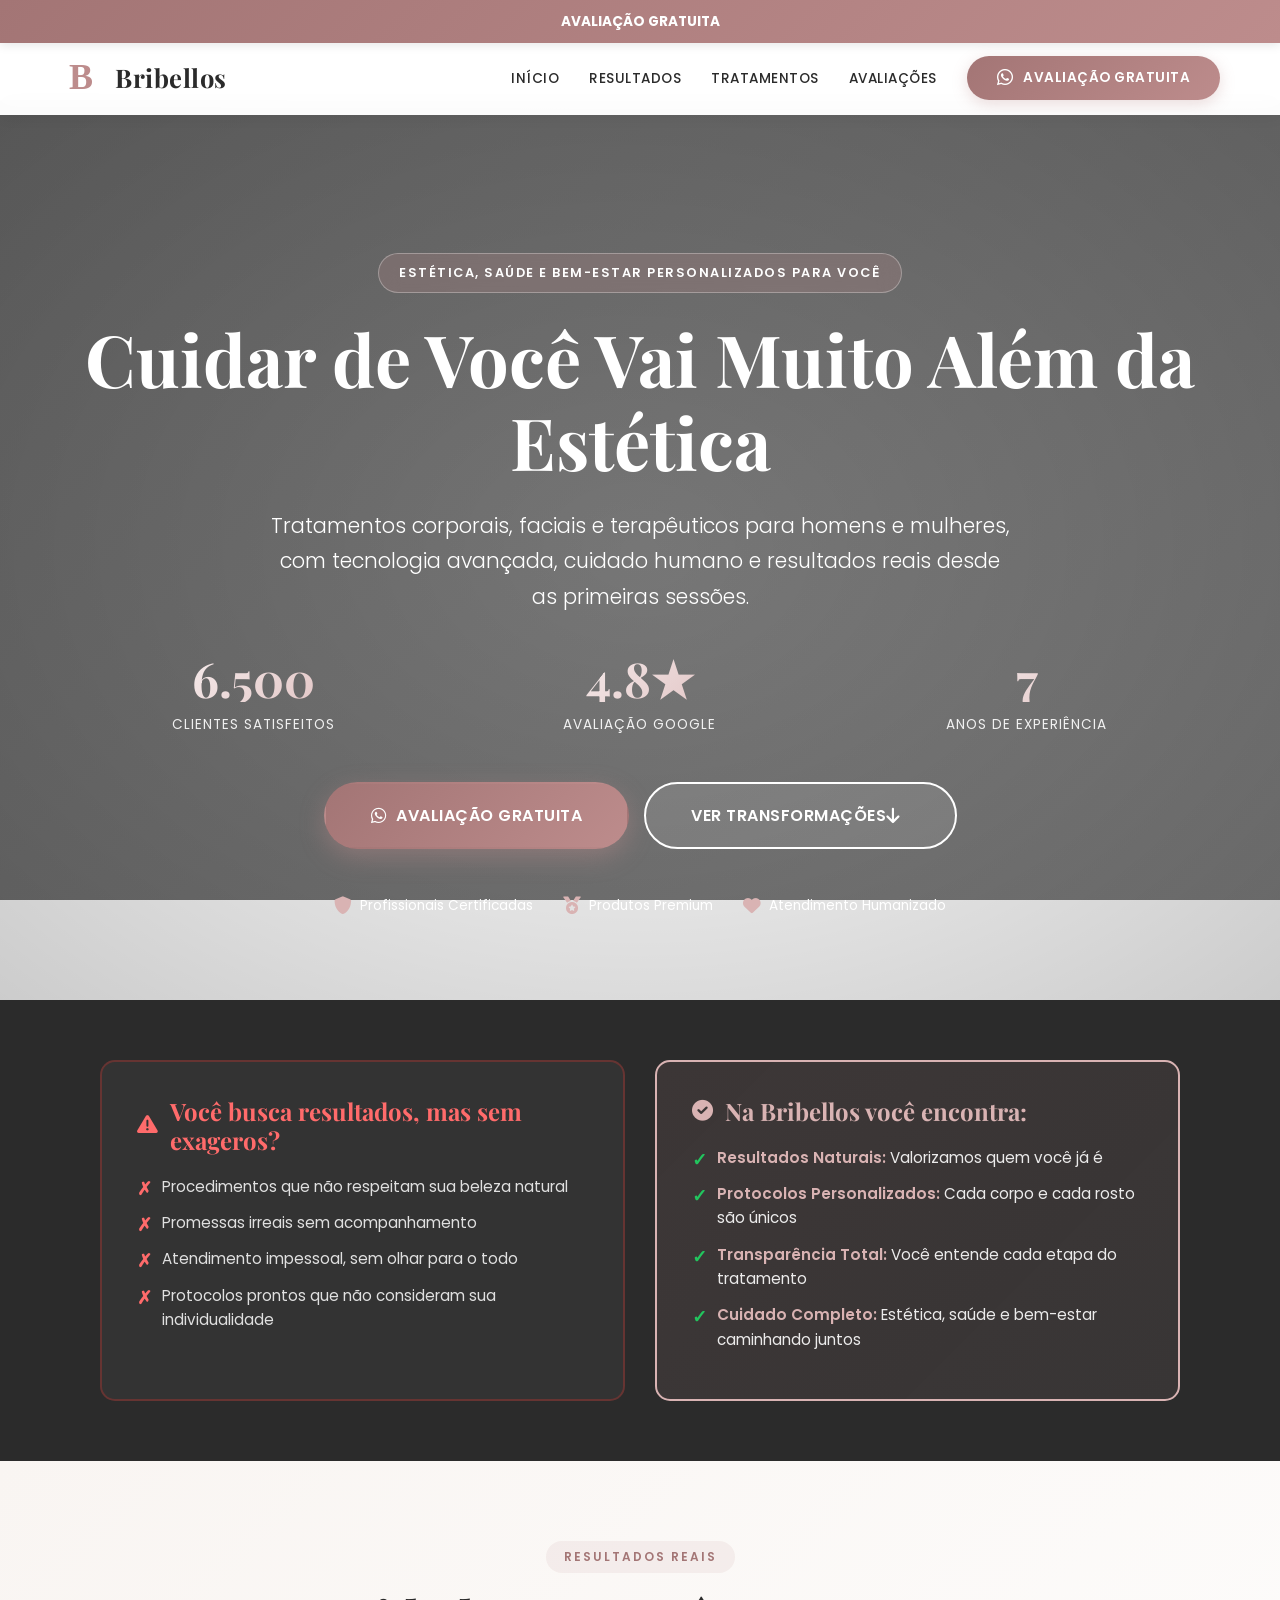
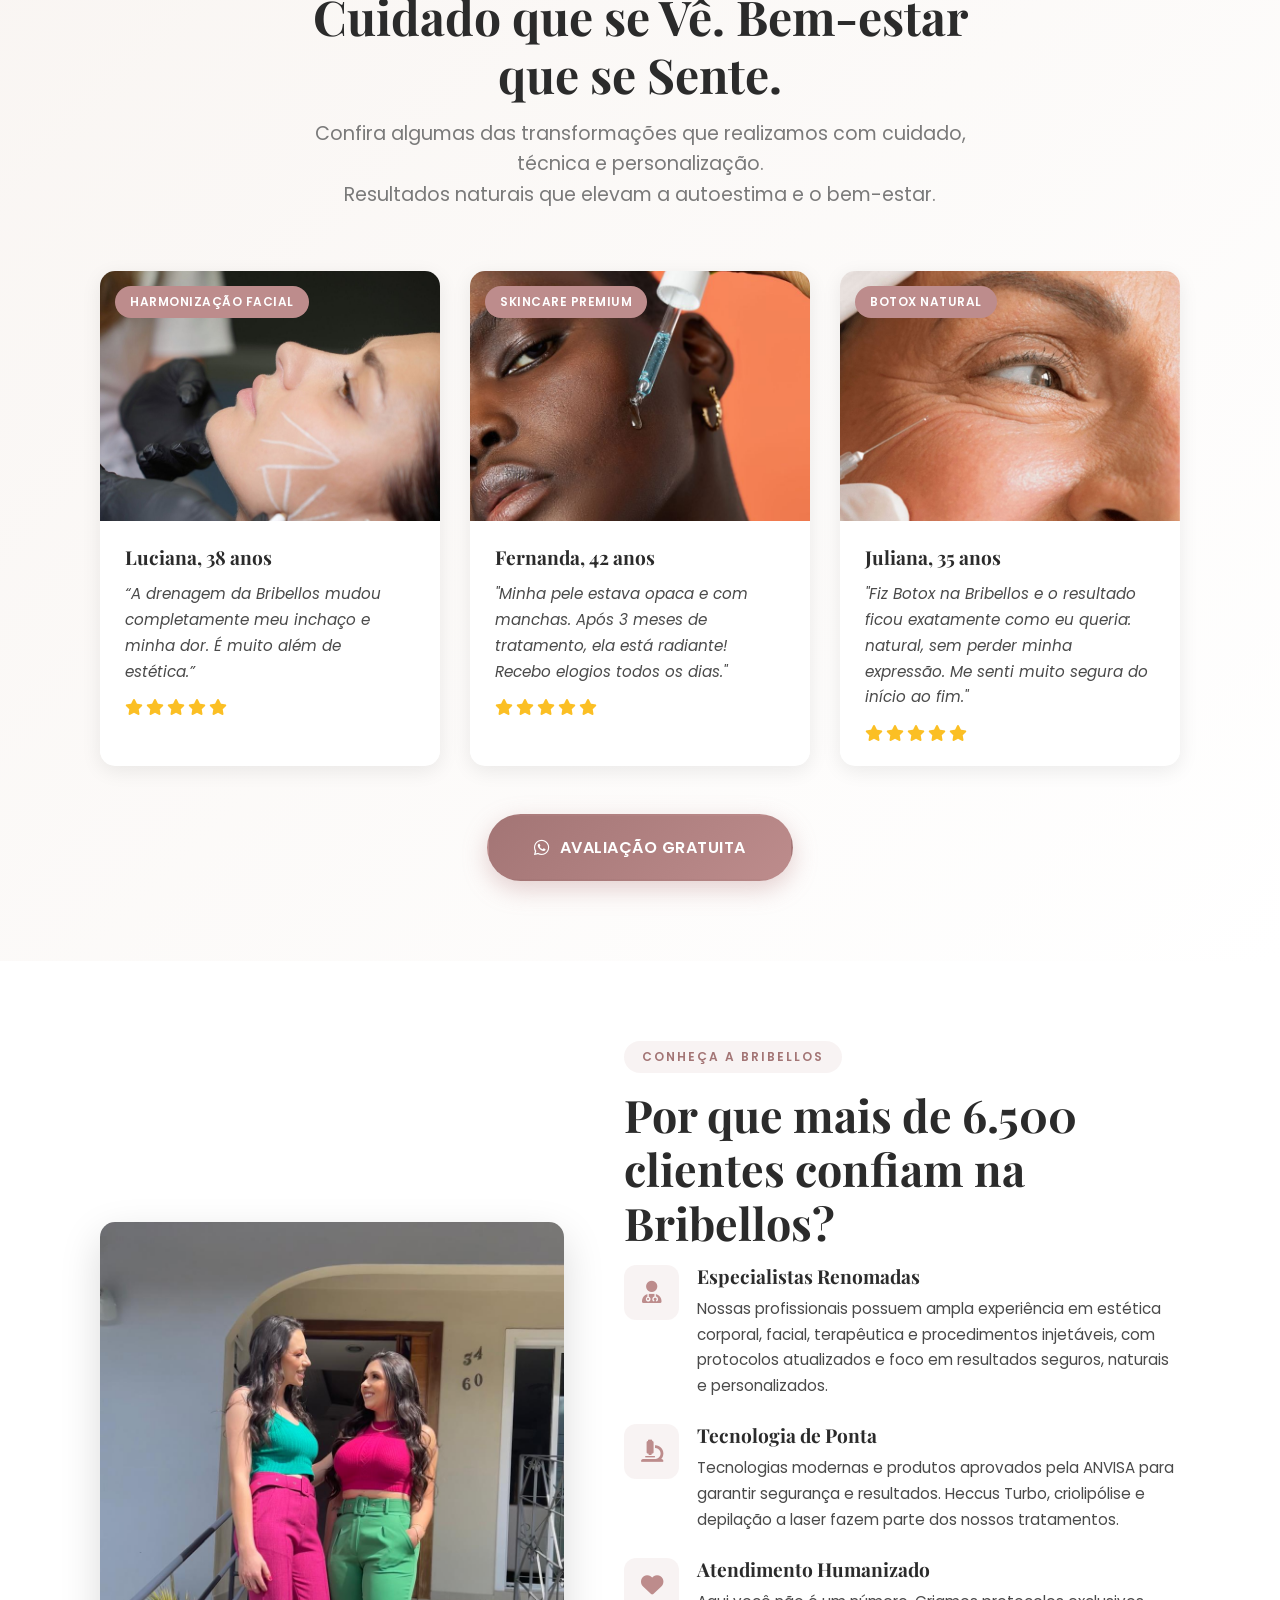
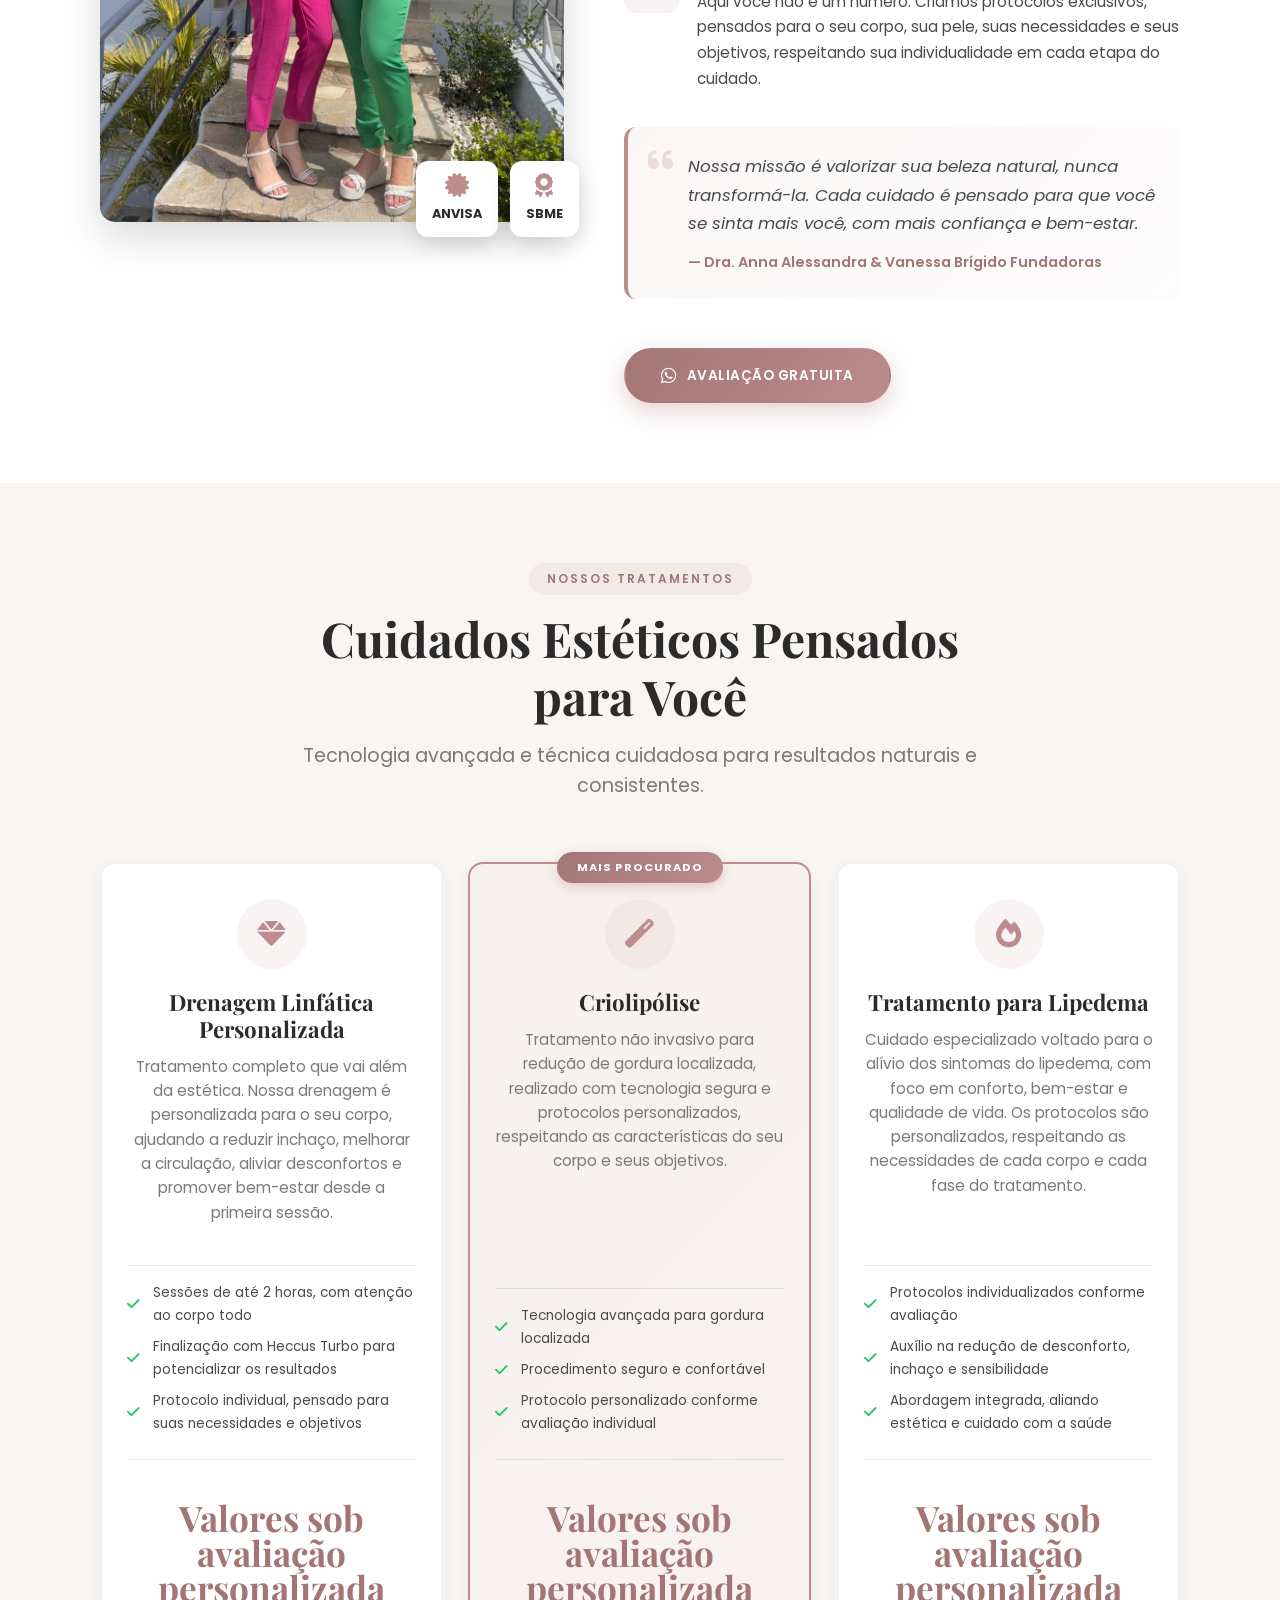
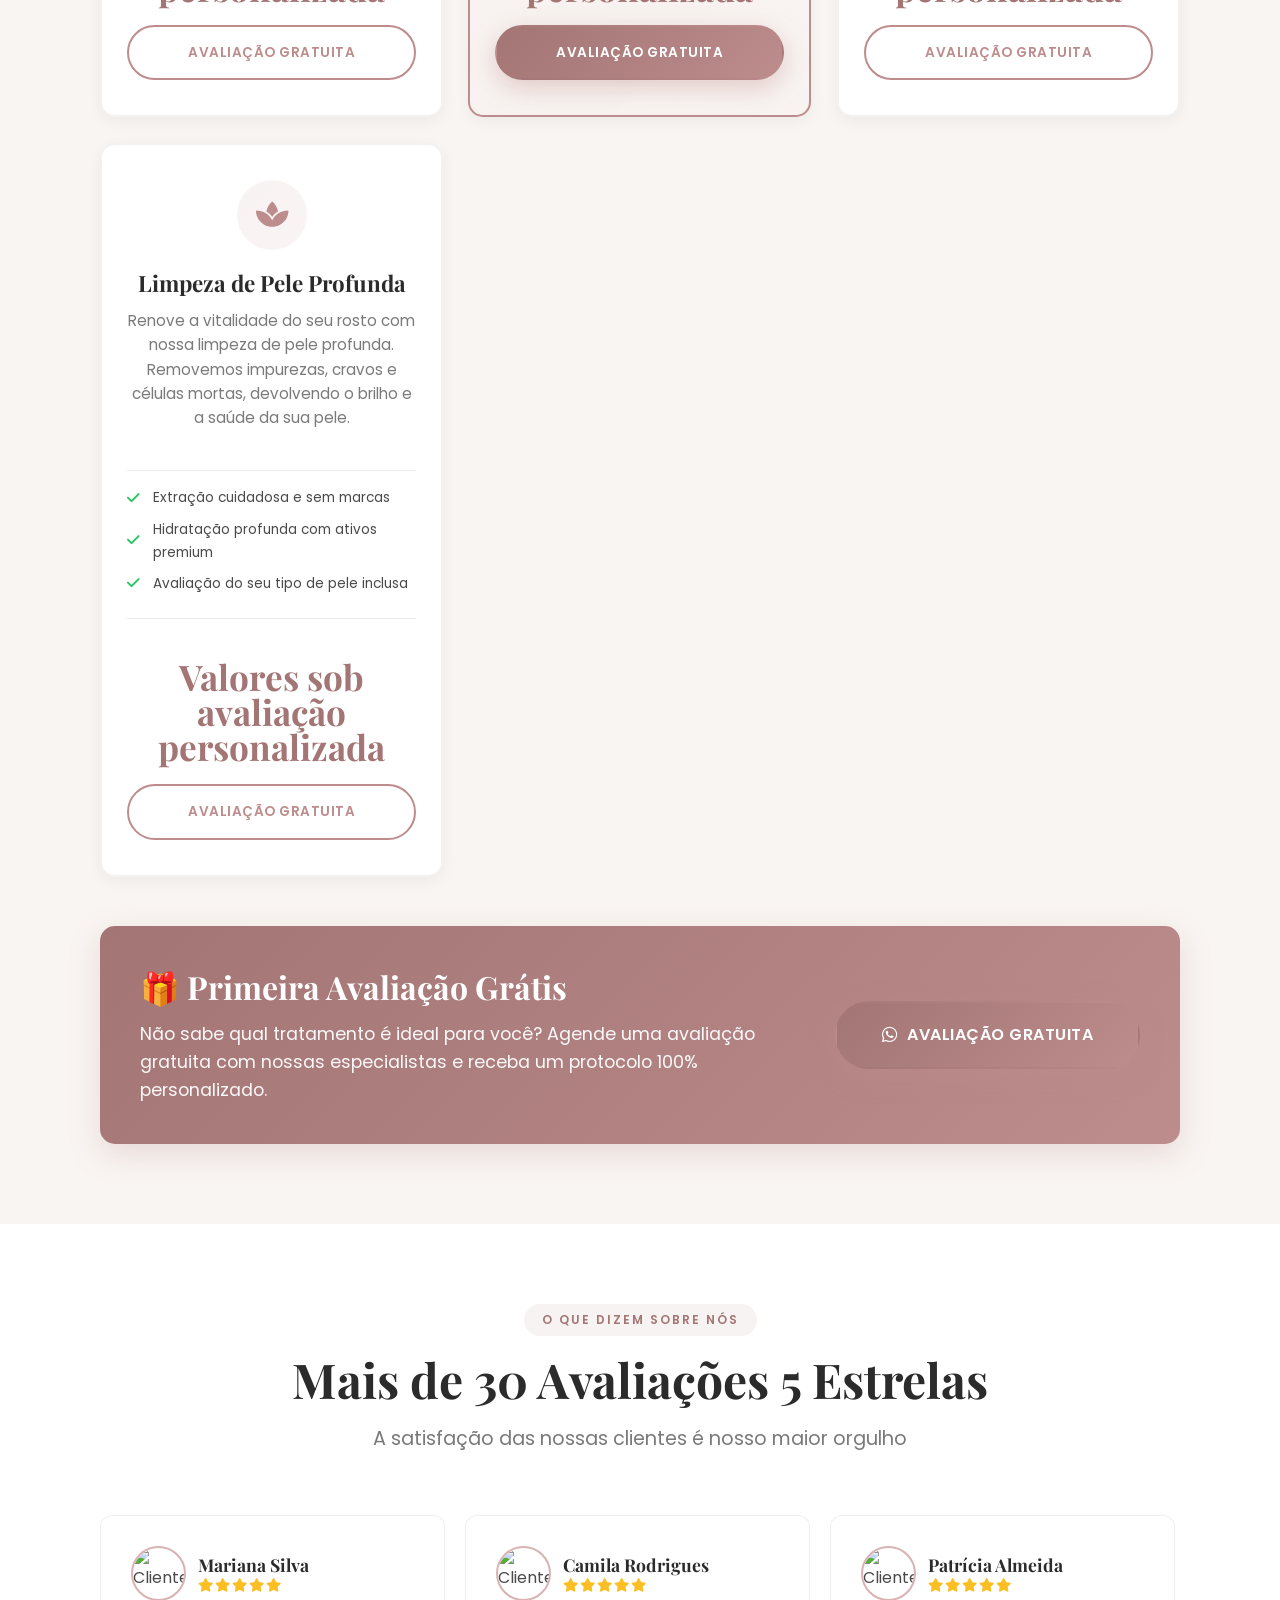
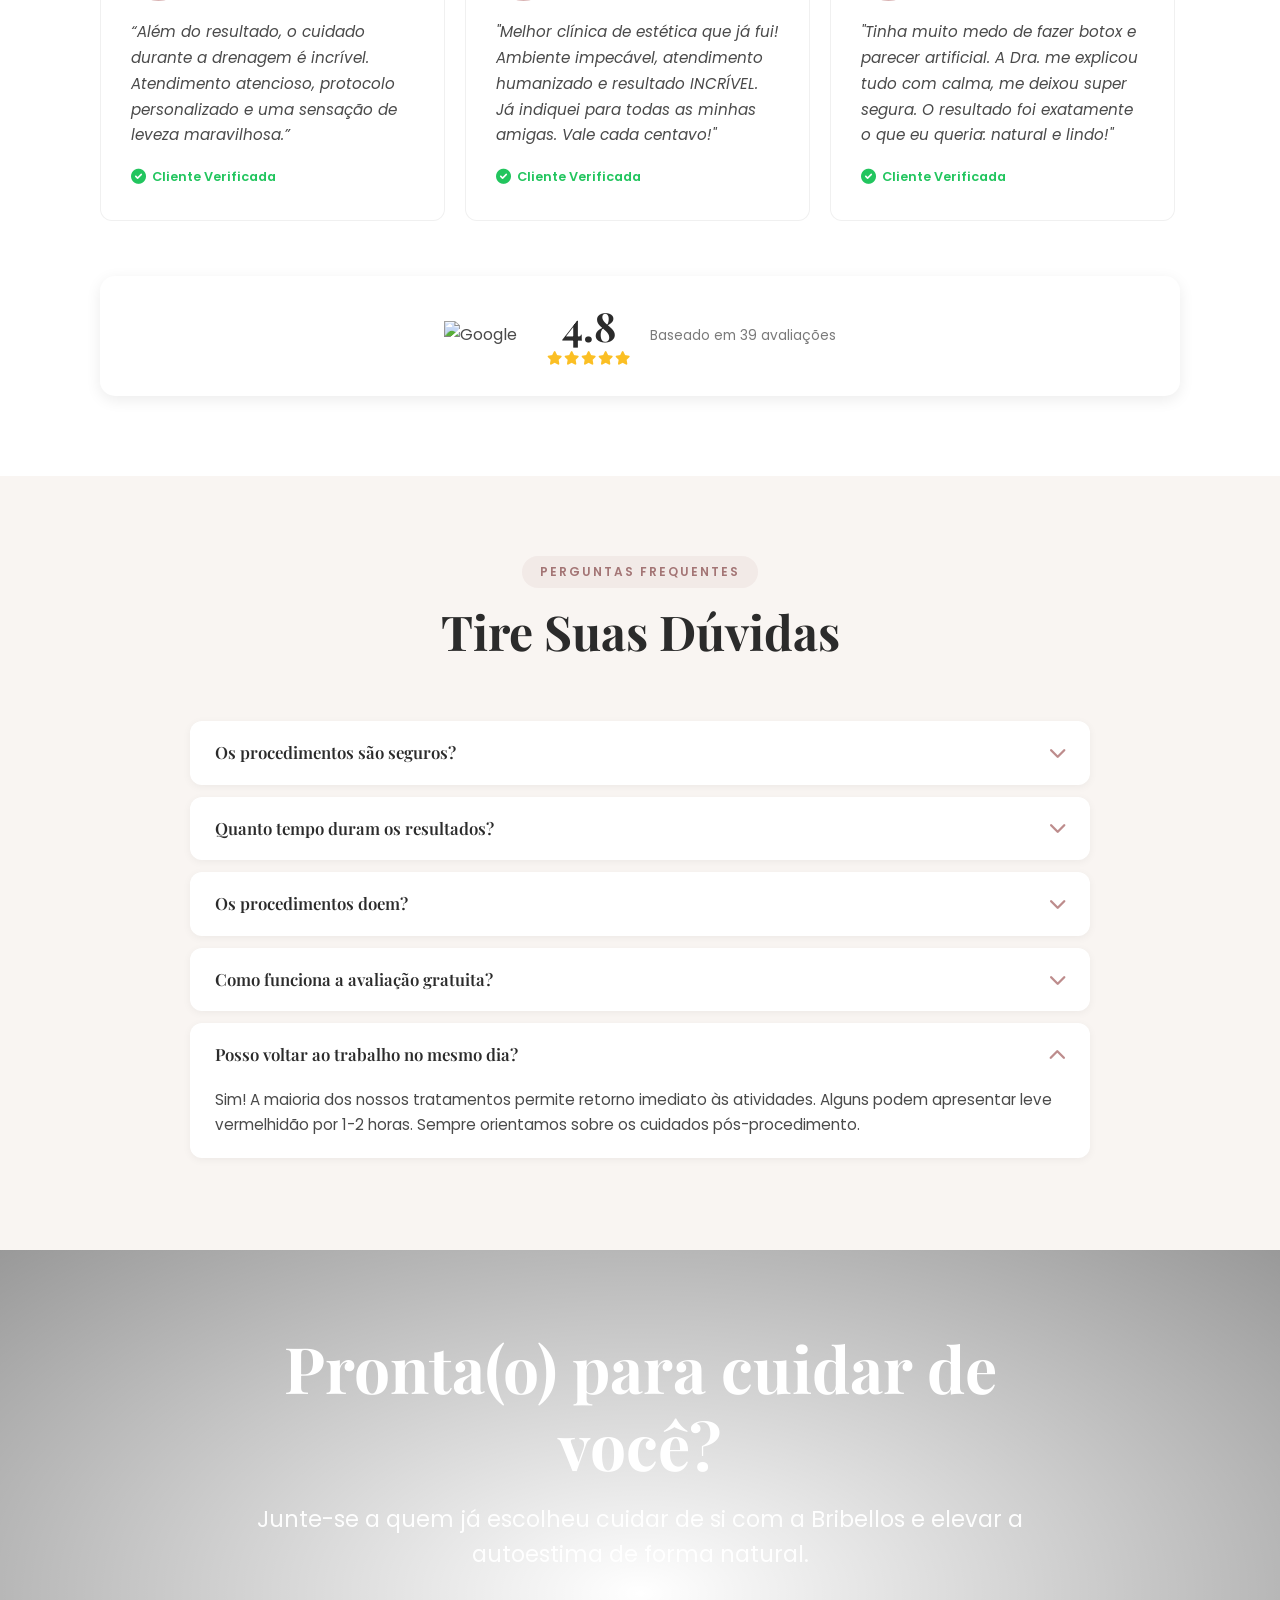
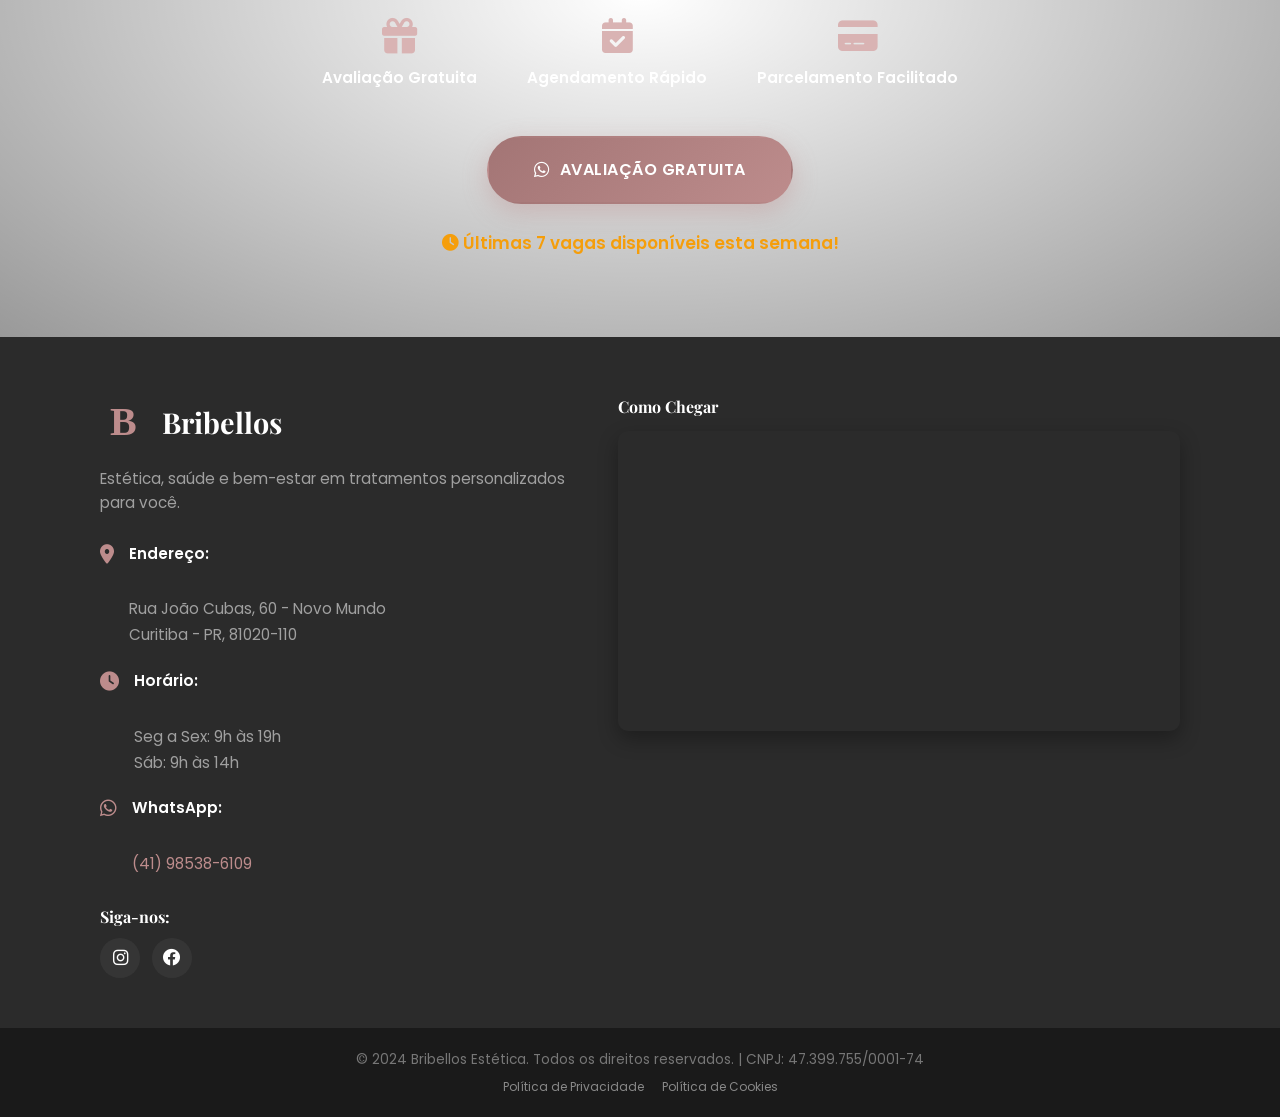
==== commit 7aa63b9e: "eh noix" ====
--- a/index.html
+++ b/index.html
@@ -639,7 +639,11 @@
         </div>
         <div class="copyright">
             <div class="container">
-                <p>© 2024 Bribellos Estética. Todos os direitos reservados. | CNPJ: XX.XXX.XXX/XXXX-XX</p>
+                <p>© 2024 Bribellos Estética. Todos os direitos reservados. | CNPJ: 47.399.755/0001-74</p>
+                <p style="margin-top: 5px; font-size: 0.75rem; color: #888;">
+                    <a href="politica-de-privacidade.html" style="margin-right: 15px; transition: color 0.3s;" onmouseover="this.style.color='#bd8c8c'" onmouseout="this.style.color='inherit'">Política de Privacidade</a>
+                    <a href="politica-de-cookies.html" style="transition: color 0.3s;" onmouseover="this.style.color='#bd8c8c'" onmouseout="this.style.color='inherit'">Política de Cookies</a>
+                </p>
             </div>
         </div>
     </footer>
--- a/style.css
+++ b/style.css
@@ -296,22 +296,35 @@
     width: 100%;
 }
 
-.btn-nav {
+.nav-links a.btn-nav {
+    display: inline-flex;
+    align-items: center;
+    justify-content: center;
+    gap: 10px;
     background: linear-gradient(135deg, var(--primary-dark), var(--primary));
     color: var(--white) !important;
-    padding: 10px 20px;
+    padding: 12px 30px;
     border-radius: 50px;
-    font-size: 0.8rem;
-}
-
-.btn-nav::after {
+    font-size: 0.85rem !important;
+    font-weight: 600;
+    box-shadow: 0 4px 15px rgba(189, 140, 140, 0.3);
+    white-space: nowrap;
+    line-height: normal;
+}
+
+.nav-links a.btn-nav i {
+    font-size: 1.15rem;
+    line-height: 1;
+}
+
+.nav-links a.btn-nav::after {
     display: none;
 }
 
-.btn-nav:hover {
+.nav-links a.btn-nav:hover {
     background: linear-gradient(135deg, var(--primary), var(--primary-light));
-    transform: translateY(-2px);
-    box-shadow: 0 5px 15px rgba(189, 140, 140, 0.3);
+    transform: translateY(-3px);
+    box-shadow: 0 8px 25px rgba(189, 140, 140, 0.4);
 }
 
 .hamburger {
@@ -383,10 +396,13 @@
         font-size: 0.95rem;
     }
     
-    .btn-nav {
+    .nav-links a.btn-nav {
         width: 100%;
-        display: block;
-        padding: 15px 20px;
+        display: flex;
+        justify-content: center;
+        align-items: center;
+        padding: 18px 24px;
+        font-size: 0.95rem !important; /* Force override for mobile */
     }
     
     .toggle .line:nth-child(1) {
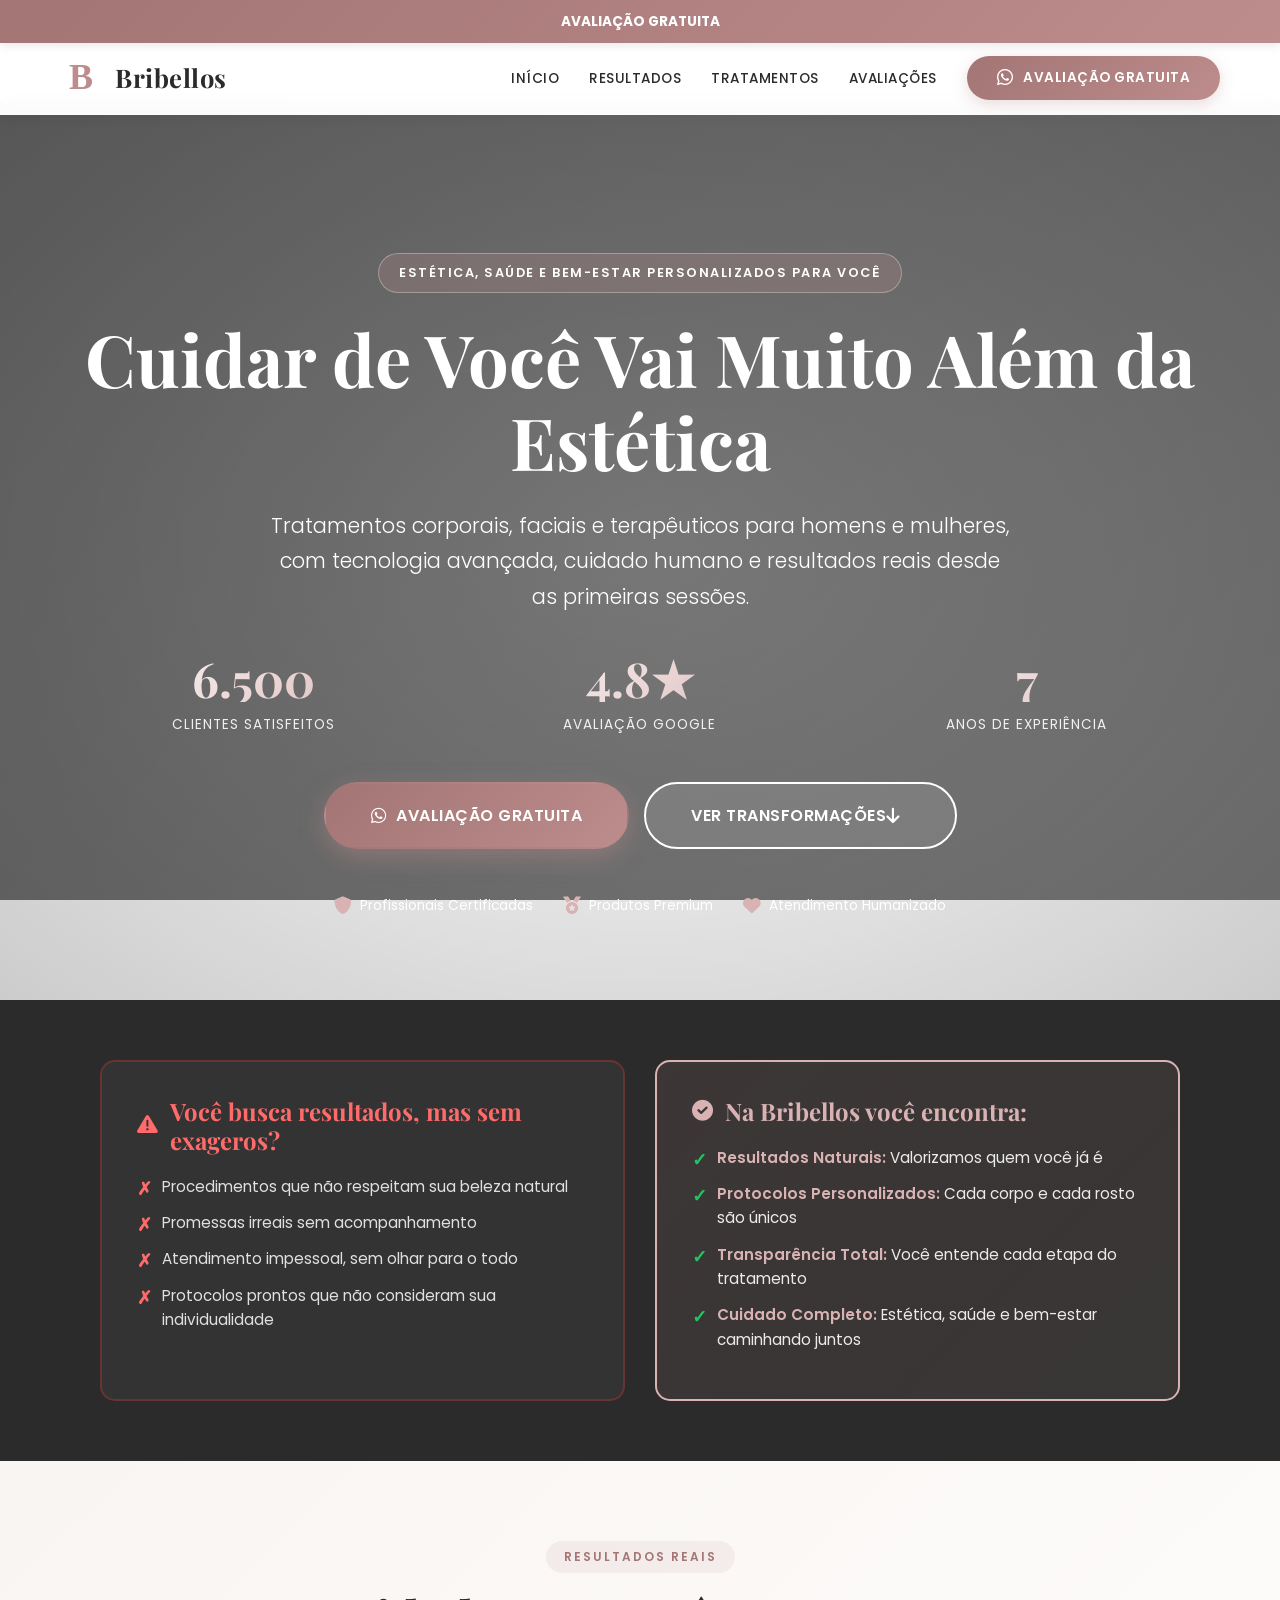
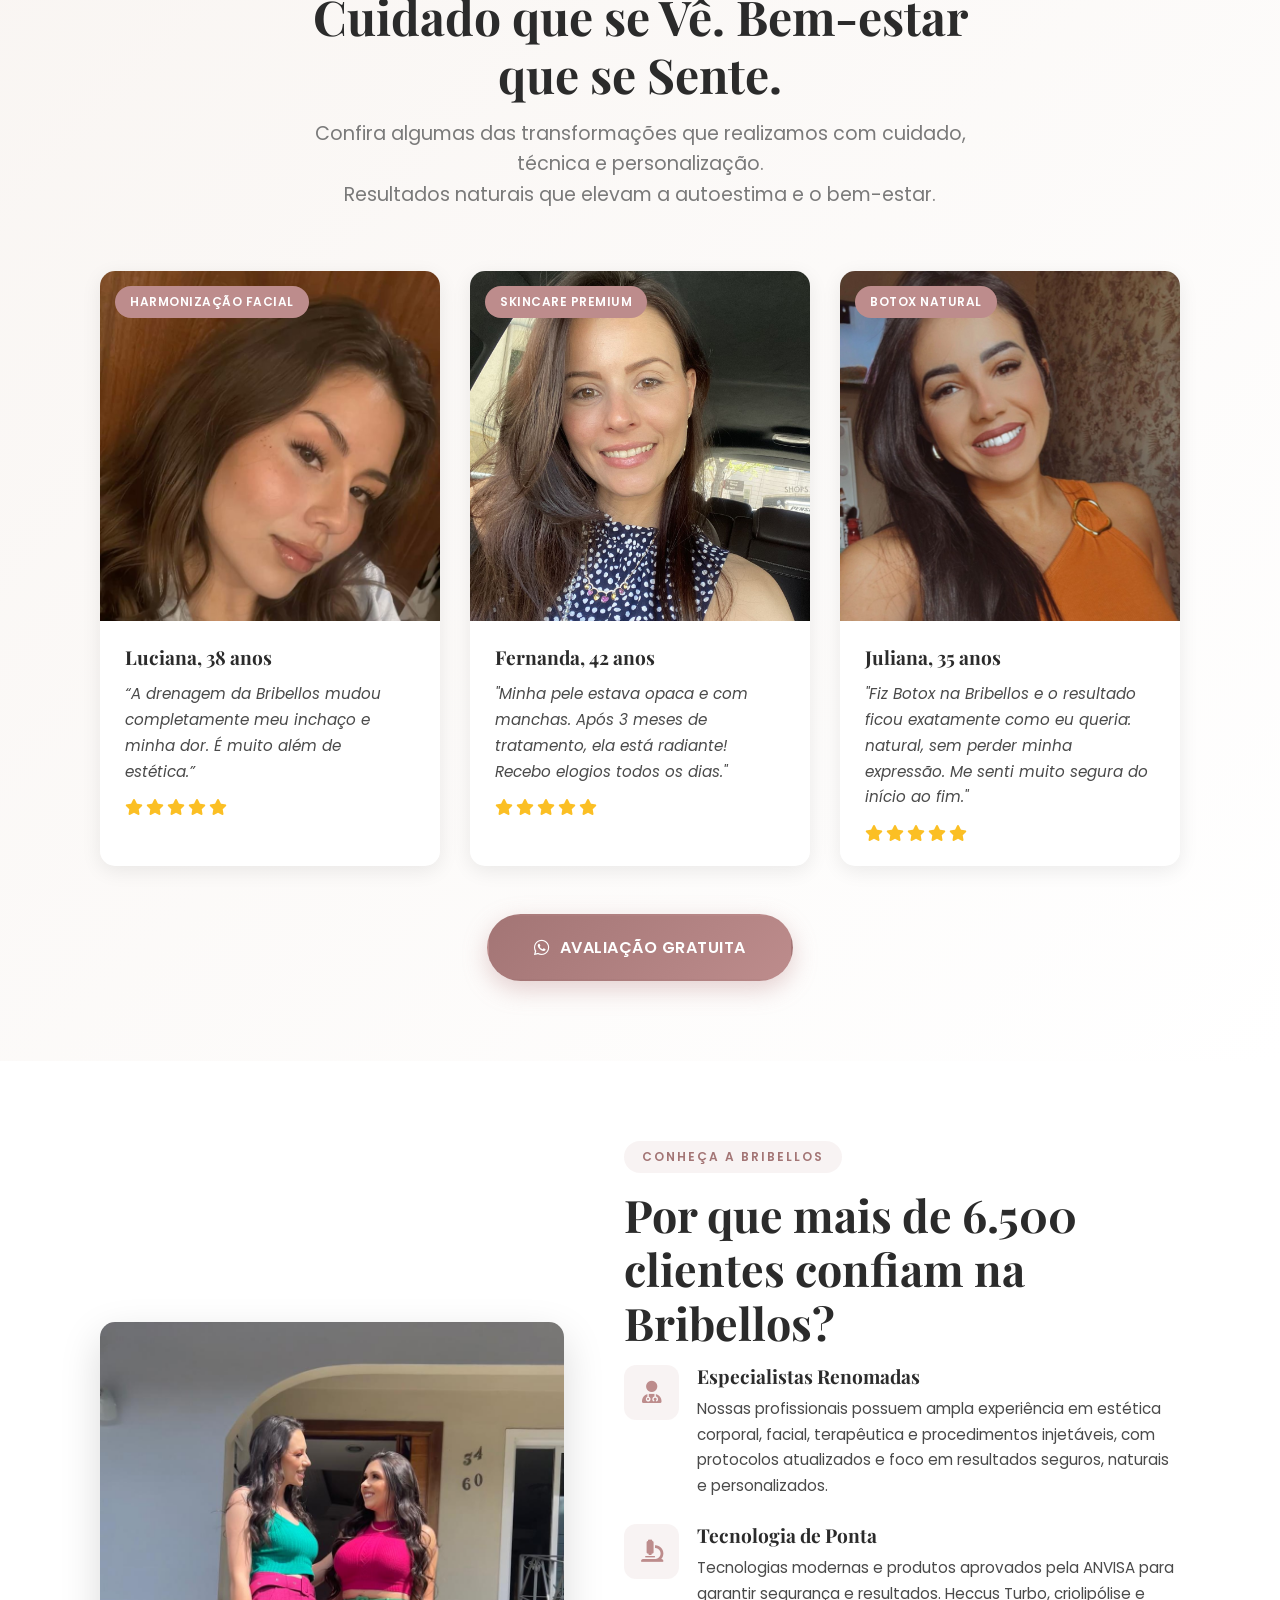
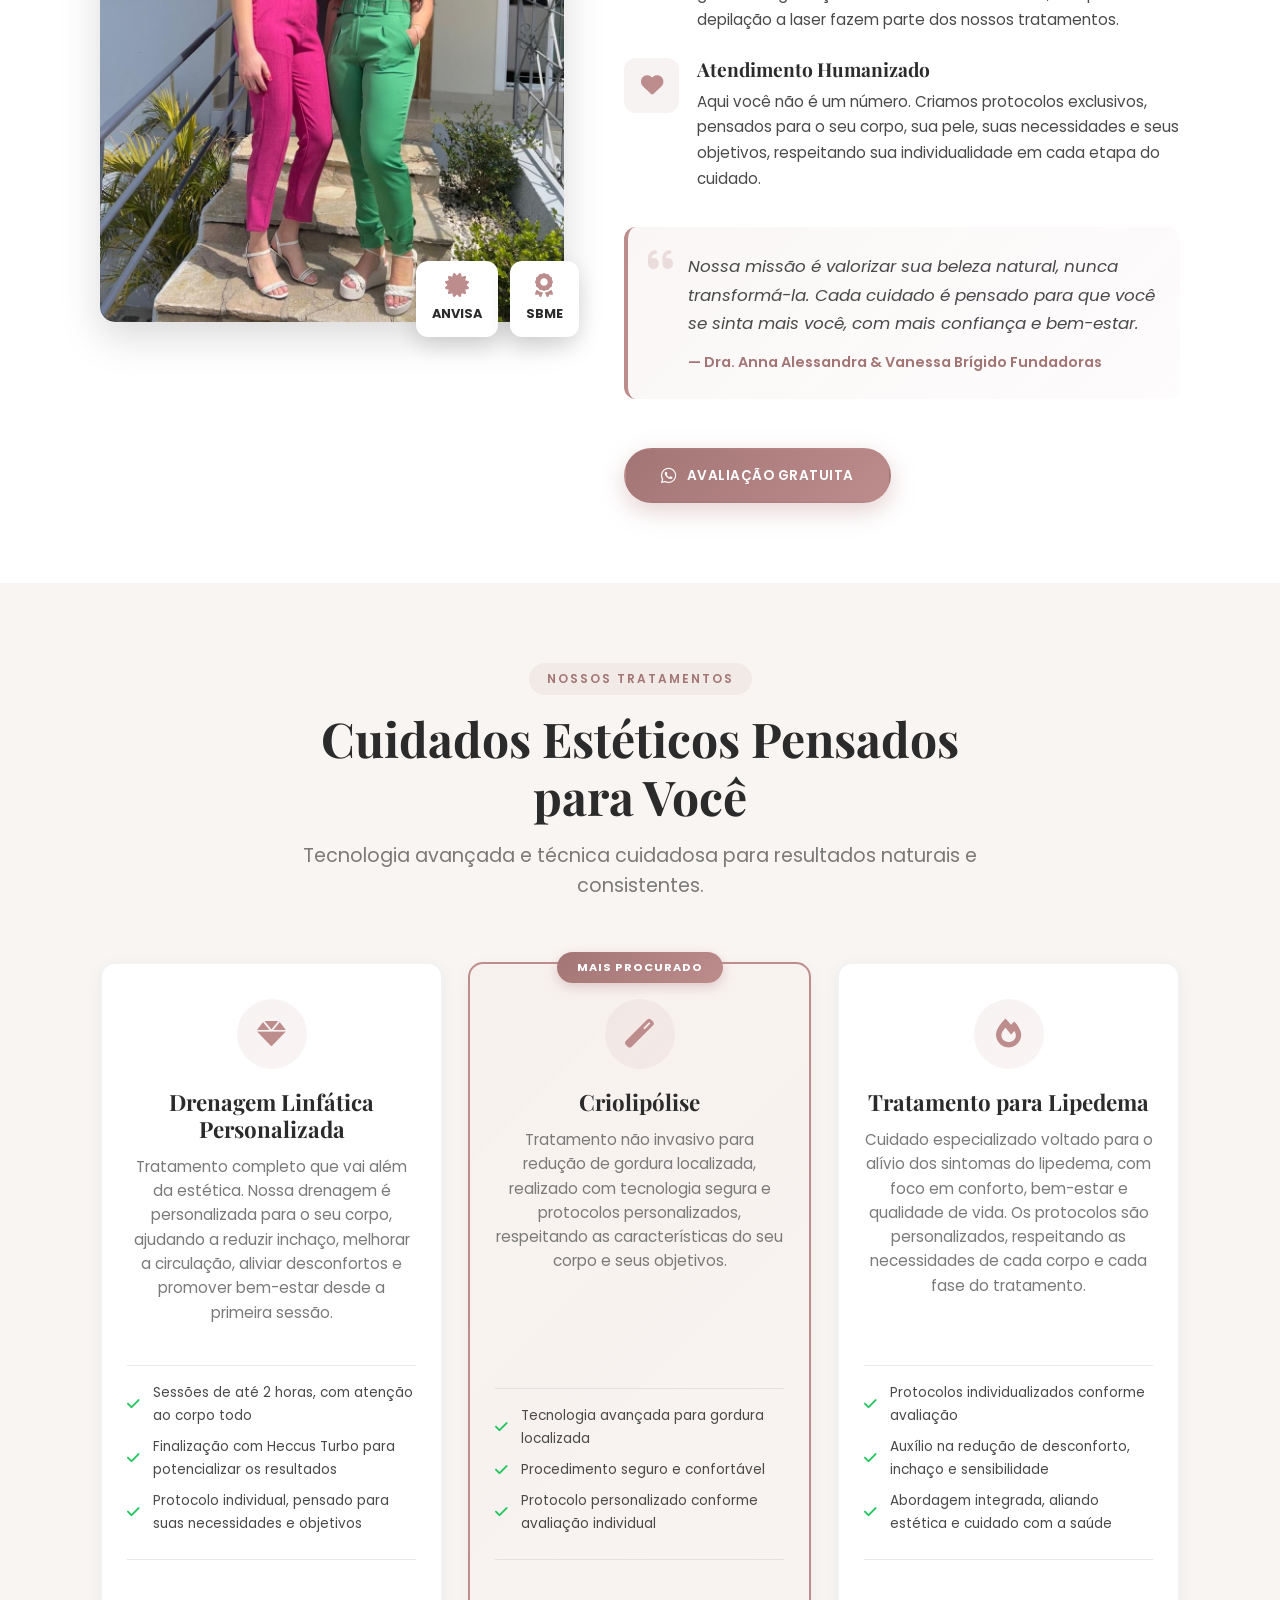
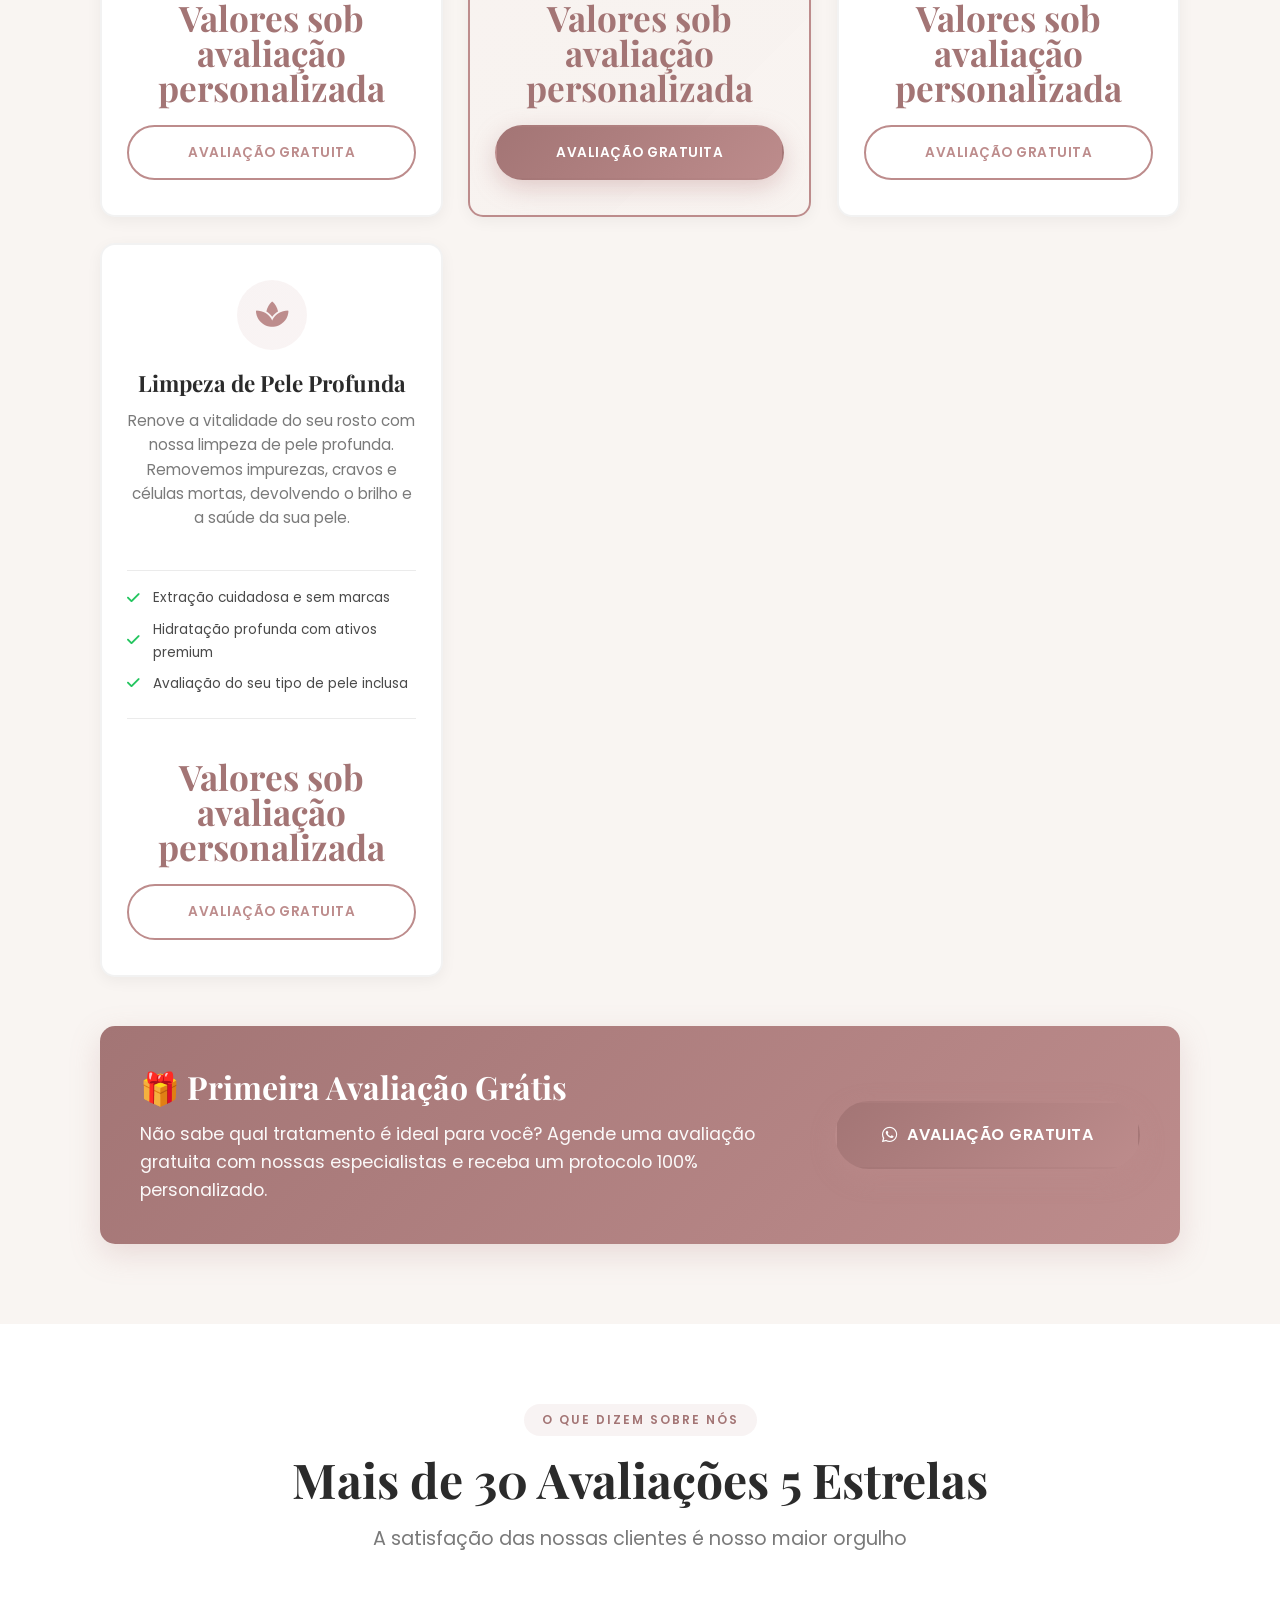
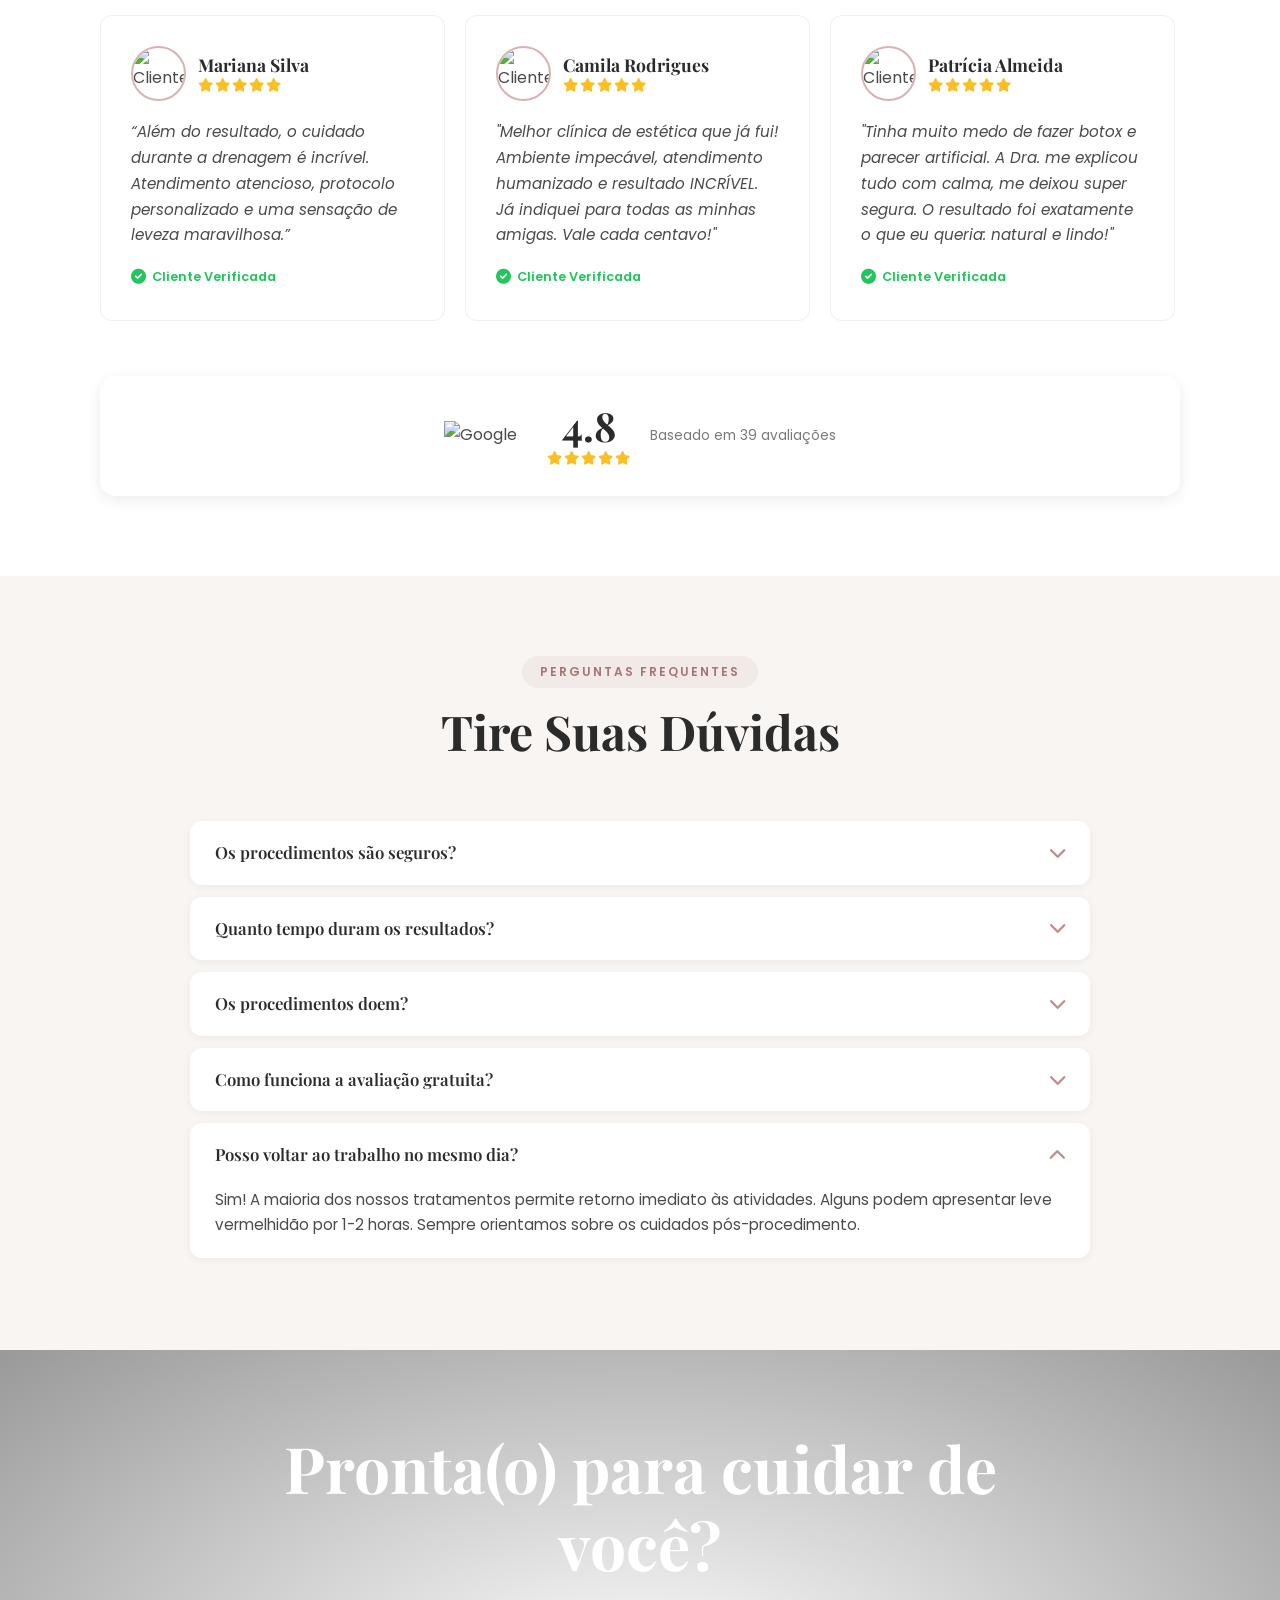
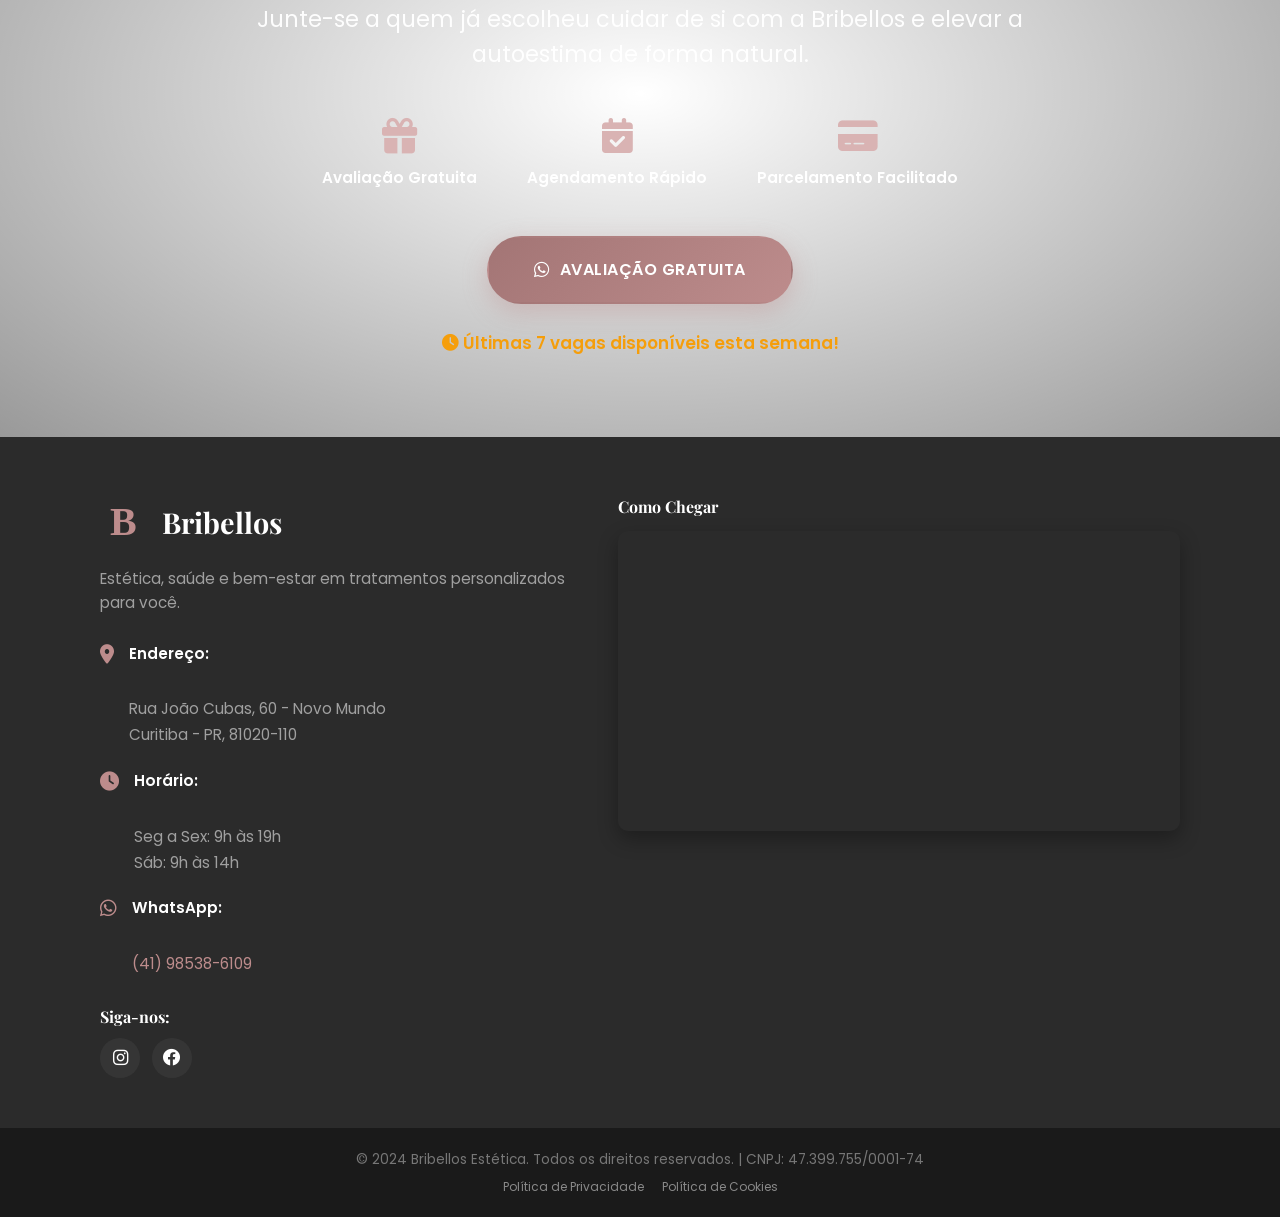
==== commit 42e0044a: "new photos" ====
--- a/index.html
+++ b/index.html
@@ -149,7 +149,7 @@
             <div class="results-grid">
                 <div class="result-card reveal-bottom delay-1 active">
                     <div class="result-image">
-                        <img src="images/harm_facial.jpeg" alt="Resultado Harmonização Facial">
+                        <img src="images/harm_facial.jpg" alt="Resultado Harmonização Facial">
                         <span class="result-badge">Harmonização Facial</span>
                     </div>
                     <div class="result-info">
@@ -168,7 +168,7 @@
 
                 <div class="result-card reveal-bottom delay-2 active">
                     <div class="result-image">
-                        <img src="images/skincare.jpeg" alt="Resultado Skincare Premium">
+                        <img src="images/skincare.jpg" alt="Resultado Skincare Premium">
                         <span class="result-badge">Skincare Premium</span>
                     </div>
                     <div class="result-info">
@@ -187,7 +187,7 @@
 
                 <div class="result-card reveal-bottom delay-3 active">
                     <div class="result-image">
-                        <img src="images/botox.jpeg" alt="Resultado Botox Natural">
+                        <img src="images/botox.jpg" alt="Resultado Botox Natural">
                         <span class="result-badge">Botox Natural</span>
                     </div>
                     <div class="result-info">
--- a/style.css
+++ b/style.css
@@ -783,7 +783,7 @@
 
 .result-image {
     position: relative;
-    height: 250px;
+    height: 350px; /* Altura aumentada para mostrar todo o rosto */
     overflow: hidden;
 }
 
@@ -791,6 +791,7 @@
     width: 100%;
     height: 100%;
     object-fit: cover;
+    object-position: center 15%;
     transition: var(--transition);
 }
 
